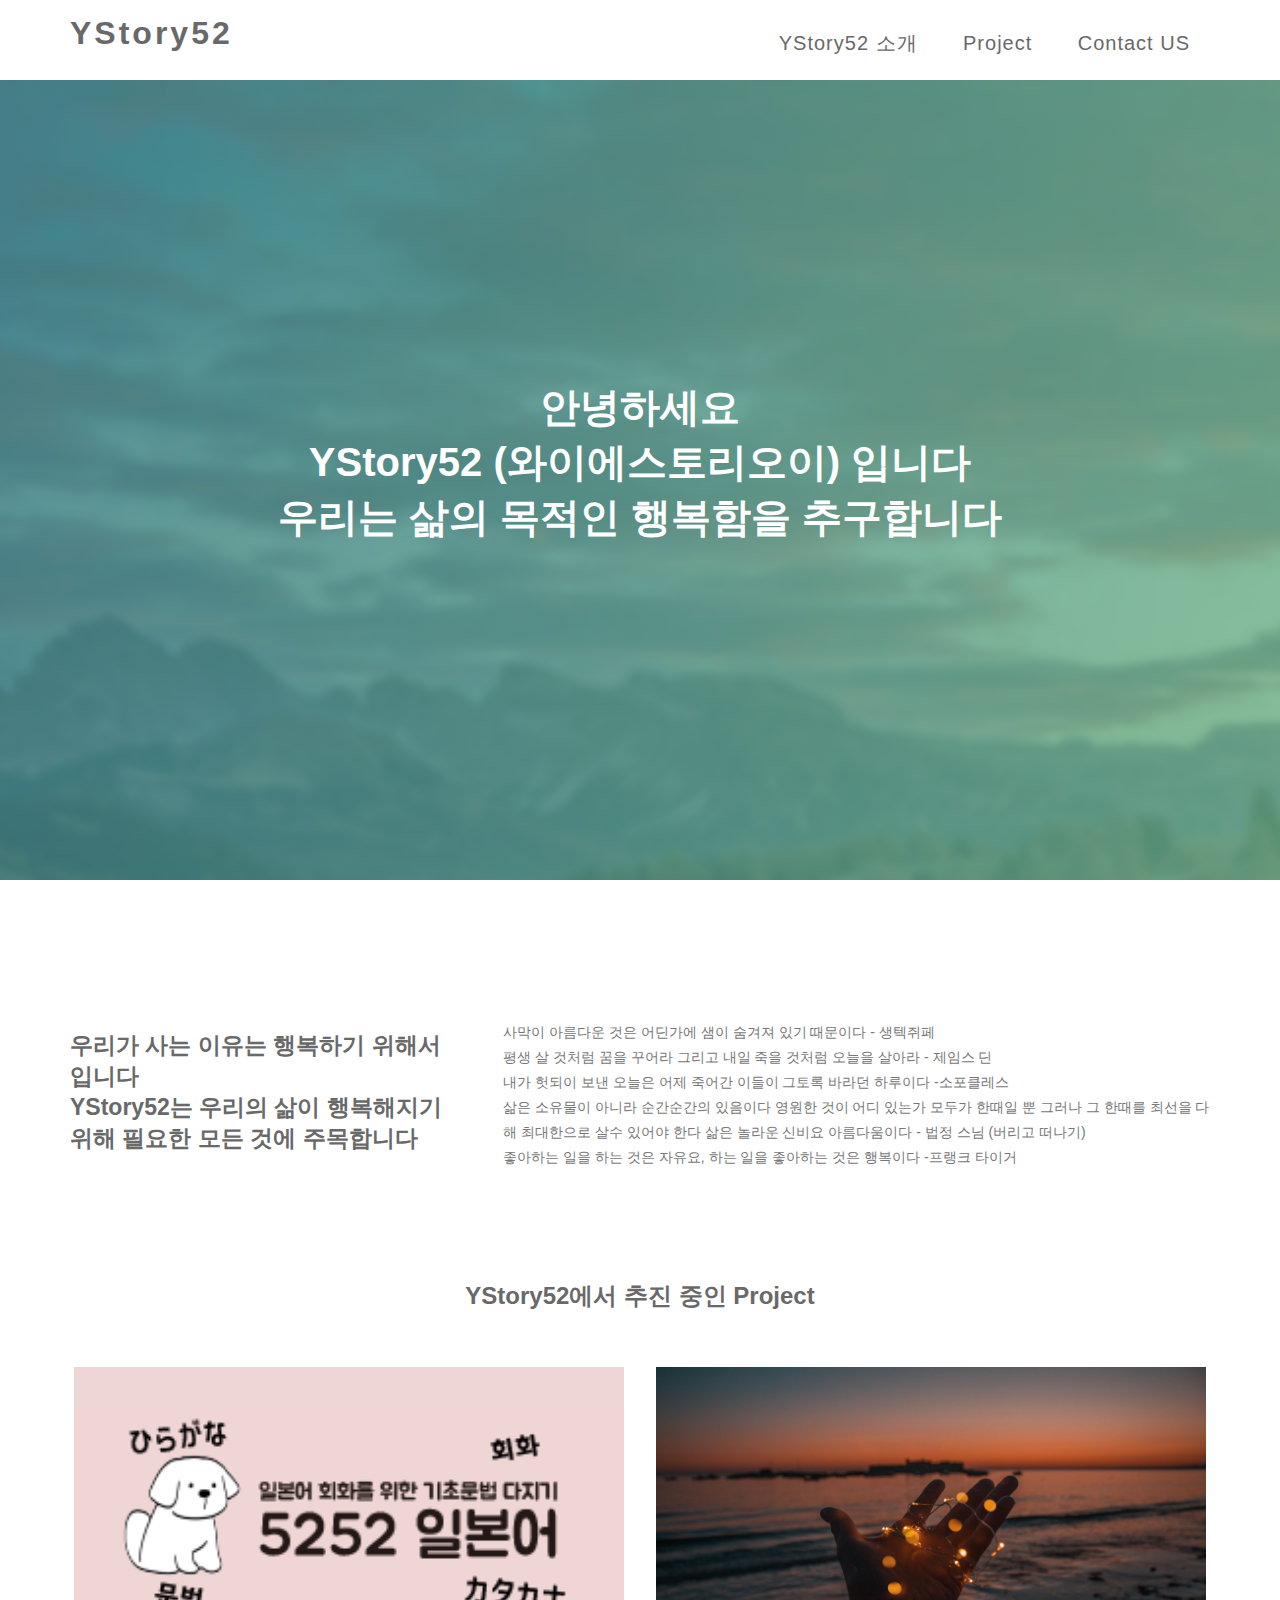
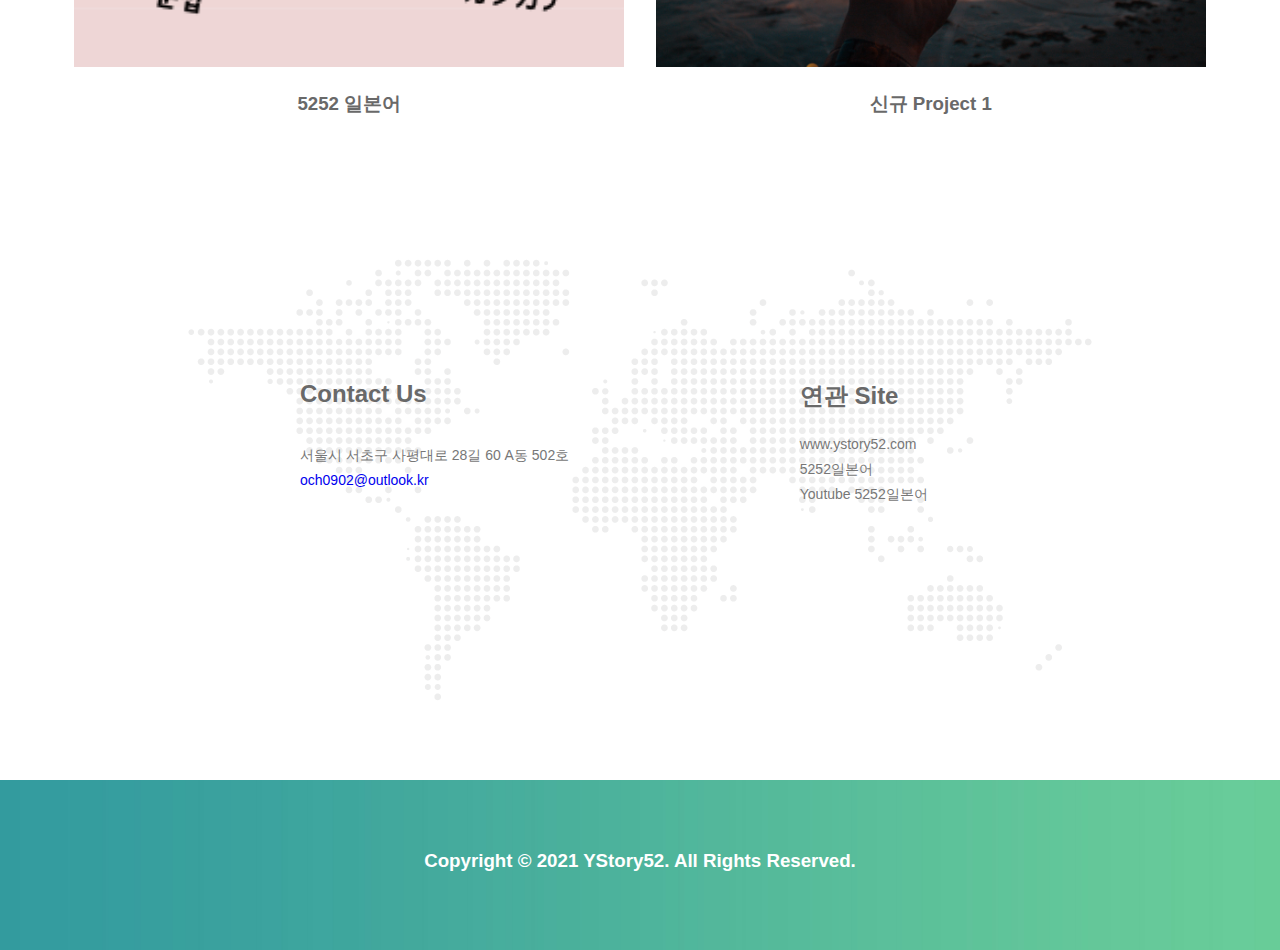
==== index.html @ 1af43c2b "Version 210111" ====
<!DOCTYPE html>
<html lang="ko">

<head>
    <meta charset="UTF-8">
    <meta http-equiv="X-UA-Compatible" content="IE=edge">
    <meta name="viewport" content="width=device-width, initial-scale=1.0">
    <title>YStory52</title>
    <link rel="stylesheet" href="css/ystory52.css"/>
</head>

<body>
    <!-- preloader begin  -->
    <!-- <div id="preloader">
    </div>   -->
    <!-- preloader end -->

    <!-- ystory52_header begin -->
    <header class="ystory52_header">
        <div class="header_container">
            <h1><a href="https://ystory52.com" class="header_left">YStory52</a></h1>
            <ol>
                <a href="" title="YStory52 소개 바로가기" class="header_right">YStory52 소개</a>
                <a href="" title="Project 바로가기" class="header_right">Project</a>
                <a href="" title="Contact Us 바로가기" class="header_right">Contact US</a>
            </ol>
        </div>
    </header>
    <!-- ystory52_header end -->
    
    <!-- ystory52_main_banner begin -->
    <section class="ystory52_main_banner">
        <div class="main_banner_container">
            <!-- <img src="../img/ystory52_0.jpg" class="main_banner_img">  -->
            <h1>안녕하세요<br>YStory52 (와이에스토리오이) 입니다<br>우리는 삶의 목적인 행복함을 추구합니다</h1>
        </div>
    </section>
    <!-- ystory52_main_banner end -->

    <!-- ystory52_introduction begin -->
    <section class="ystory52_introduction">
        <div class="introduction_container">
            <div class="introduction_left">
                <h2>우리가 사는 이유는 행복하기 위해서 입니다</h2>
                <h2>YStory52는 우리의 삶이 행복해지기 위해 필요한 모든 것에 주목합니다</h2>
            </div>
            <div class="introduction_right">
                <p>사막이 아름다운 것은 어딘가에 샘이 숨겨져 있기 때문이다 - 생텍쥐페</p>
                <p>평생 살 것처럼 꿈을 꾸어라 그리고 내일 죽을 것처럼 오늘을 살아라 - 제임스 딘</p>
                <p>내가 헛되이 보낸 오늘은 어제 죽어간 이들이 그토록 바라던 하루이다 -소포클레스</p>
                <p>삶은 소유물이 아니라 순간순간의 있음이다 영원한 것이 어디 있는가 모두가 한때일 뿐 그러나 그 한때를 
                최선을 다해 최대한으로 살수 있어야 한다 삶은 놀라운 신비요 아름다움이다 - 법정 스님 (버리고 떠나기)</p>
                <p>좋아하는 일을 하는 것은 자유요, 하는 일을 좋아하는 것은 행복이다 -프랭크 타이거</p>   
            </div>  
        </div>
    </section>
    <!-- ystory52_introductionr end -->

    <!-- ysystory52_project begin -->
    <section class="ysystory52_project">
        <div class="project_container">
            <div class="project_header">
                <h2>YStory52에서 추진 중인 Project</h2>
            </div>
            <div class="project_left">
                <div>
                    <img src="./img/5252japanes.png" class="project_img">
                </div>
                <div class="project_name">
                    <h3>5252 일본어</h3>                    
                </div>
            </div>
            <div class="project_right">
                <div>
                    <img src="./img/ystory52_1.jpg" class="project_img">
                </div>
                <div class="project_name">
                    <h3>신규 Project 1</h3>                    
                </div>
            </div>            
        </div>
    </section>
    <!-- ysystory52_project end -->

    <!-- ystory52_contact begin -->
    <section class="ystory52_contact">
        <div class="contact_container">
            <div class="contact_contactus">
                <h2>Contact Us</h2>
                <p>서울시 서초구 사평대로 28길 60 A동 502호</p>
                <p><a href="mailto:och0902@outlook.kr" title="E-Mail">och0902@outlook.kr</a></p>
            </div>
            <div class="contact_relatedsite">
                <h2>연관 Site</h2>
                <a href="https://ystory52.com" title="YStory52 HomePage"><p>www.ystory52.com</p></a>
                <a href="https://oyee52.info" title="5252일본어 HomePage"><p>5252일본어</p></a>
                <a href="https://youtube.com/channel/UCjWyr9-l4KihKyi0b1WXpPA" title="Youtube Site"><p>Youtube 5252일본어</p></a>
            </div>
        </div>
    </section>
    <!-- ystory52_contactt end -->

    <!-- ystory52_footer begin -->    
    <footer class="ystory52_footer">
        <h3>Copyright © 2021 YStory52. All Rights Reserved.</h3>
    </footer>
    <!-- ystory52_footer end --> 
</body>
</html>
---- css/ystory52.css ----
/* ---------------------------------------------
Table of contents
------------------------------------------------
01. font & reset css
02. reset
03. global styles
04. ystory52_header
05. ystory52_main_banner
06. ystory52_introduction
07. ystory52_project
08. ystory52_contact
09. ystory52_footer
--------------------------------------------- */

/* 
---------------------------------------------
font & reset css
--------------------------------------------- 
*/
@import url("https://fonts.googleapis.com/css?family=Poppins:100,200,300,400,500,600,700,800,900");
/* 
---------------------------------------------
reset
--------------------------------------------- 
*/
html, body, div, span, applet, object, iframe, h1, h2, h3, h4, h5, h6, p, blockquote, div
pre, a, abbr, acronym, address, big, cite, code, del, dfn, em, font, img, ins, kbd, q,
s, samp, small, strike, strong, sub, sup, tt, var, b, u, i, center, dl, dt, dd, ol, ul, li,
figure, header, nav, section, article, aside, footer, figcaption {
  margin: 0;
  padding: 0;
  border: 0;
  outline: 0;
}

.clearfix:after {
  content: ".";
  display: block;
  clear: both;
  visibility: hidden;
  line-height: 0;
  height: 0;
}

.clearfix {
  display: inline-block;
}

html[xmlns] .clearfix {
  display: block;
}

* html .clearfix {
  height: 1%;
}

ul, li {
  padding: 0;
  margin: 0;
  list-style: none;
}

header, nav, section, article, aside, footer, hgroup {
  display: block;
}

* {
  /* box-sizing: border-box; */
} 

html, body {
  font-family: 'Raleway', sans-serif;
  font-weight: 400;
  background-color: #fff;
  font-size: 16px;
  -ms-text-size-adjust: 100%;
  -webkit-font-smoothing: antialiased;
  -moz-osx-font-smoothing: grayscale;
}

a {
  text-decoration: none !important;
}

h1, h2, h3, h4, h5, h6 {
  margin-top: 0px;
  margin-bottom: 0px;
}

ul {
  margin-bottom: 0px;
}

p {
  font-size: 14px;
  line-height: 25px;
  color: #777;
}

/* 
---------------------------------------------
global styles
--------------------------------------------- 
*/
html,
body {
  background: #fff;
  font-family: 'Raleway', sans-serif;
}

::selection {
  background: #5fb759;
  color: #fff;
}

::-moz-selection {
  background: #5fb759;
  color: #fff;
}

@media (max-width: 991px) {
  html, body {
    overflow-x: hidden;
  }
  .mobile-top-fix {
    margin-top: 30px;
    margin-bottom: 0px;
  }
  .mobile-bottom-fix {
    margin-bottom: 30px;
  }
  .mobile-bottom-fix-big {
    margin-bottom: 60px;
  }
}

a.main-stroked-button {
  margin: 30px;
  font-size: 20px;
  border-radius: 25px;
  padding: 10px 30px;
  background-color: transparent;
  border: 2px solid #fff;
  /* text-transform: uppercase; */
  color: #fff;
  font-weight: 500;
  letter-spacing: 1px;
  margin-bottom: 100px;
  -webkit-transition: all 0.3s ease 0s;
  -moz-transition: all 0.3s ease 0s;
  -o-transition: all 0.3s ease 0s;
  transition: all 0.3s ease 0s;
}

a.main-stroked-button:hover {
  background-color: #fff;
  color: #5fb759;
}

a.main-filled-button {
  font-size: 20px;
  border-radius: 25px;
  padding: 10px 30px;
  background-color: #fff;
  /* text-transform: uppercase; */
  color: #5fb759;
  font-weight: 500;
  letter-spacing: 1px;
  margin-bottom: 100px;
  -webkit-transition: all 0.3s ease 0s;
  -moz-transition: all 0.3s ease 0s;
  -o-transition: all 0.3s ease 0s;
  transition: all 0.3s ease 0s;
}

a.main-filled-button:hover {
  color: #fff;
  background-color: #5fb759;
}

a.main-button-icon {
  font-size: 13px;
  border-radius: 25px;
  padding: 13px 25px;
  background-color: #5fb759;
  text-transform: uppercase;
  color: #fff;
  font-weight: 600;
  letter-spacing: 1px;
  -webkit-transition: all 0.3s ease 0s;
  -moz-transition: all 0.3s ease 0s;
  -o-transition: all 0.3s ease 0s;
  transition: all 0.3s ease 0s;
}

a.main-button-icon i {
  margin-left: 5px;
  -webkit-transition: all 0.3s ease-in-out 0s;
  -moz-transition: all 0.3s ease-in-out 0s;
  -o-transition: all 0.3s ease-in-out 0s;
  transition: all 0.3s ease-in-out 0s;
}

a.main-button-icon:hover i {
  padding-left: 5px;
}

button.main-button {
  outline: none;
  border: none;
  cursor: pointer;
  font-size: 13px;
  border-radius: 25px;
  padding: 10px 25px;
  background-color: #fff;
  text-transform: uppercase;
  color: #5fb759;
  font-weight: 600;
  letter-spacing: 1px;
  -webkit-transition: all 0.3s ease 0s;
  -moz-transition: all 0.3s ease 0s;
  -o-transition: all 0.3s ease 0s;
  transition: all 0.3s ease 0s;
}

button.main-button:hover {
  color: #fff;
  background-color: #5fb759;
}

button.main-button-icon {
  border: none;
  outline: none;
  font-size: 13px;
  border-radius: 25px;
  padding: 13px 25px;
  background-color: #5fb759;
  text-transform: uppercase;
  color: #fff;
  font-weight: 600;
  letter-spacing: 1px;
  -webkit-transition: all 0.3s ease 0s;
  -moz-transition: all 0.3s ease 0s;
  -o-transition: all 0.3s ease 0s;
  transition: all 0.3s ease 0s;
}

button.main-button-icon i {
  margin-left: 5px;
  -webkit-transition: all 0.3s ease-in-out 0s;
  -moz-transition: all 0.3s ease-in-out 0s;
  -o-transition: all 0.3s ease-in-out 0s;
  transition: all 0.3s ease-in-out 0s;
}

button.main-button-icon:hover i {
  padding-left: 5px;
}

a.text-button-icon {
  text-transform: uppercase;
  color: #1e1e1e;
  font-size: 13px;
  font-weight: 600;
  letter-spacing: 1px;
  -webkit-transition: all 0.3s ease 0s;
  -moz-transition: all 0.3s ease 0s;
  -o-transition: all 0.3s ease 0s;
  transition: all 0.3s ease 0s;
}

a.text-button-icon i {
  margin-left: 5px;
  -webkit-transition: all 0.3s ease-in-out 0s;
  -moz-transition: all 0.3s ease-in-out 0s;
  -o-transition: all 0.3s ease-in-out 0s;
  transition: all 0.3s ease-in-out 0s;
}

a.text-button-icon:hover {
  color: #5fb759;
}

a.text-button-icon:hover i {
  padding-left: 5px;
}

.section-heading h6 {
  font-size: 15px;
  font-weight: 300;
  text-transform: uppercase;
  letter-spacing: 0.25px;
  margin-top: 0px;
  margin-bottom: 0px;
}

.section-heading h2 {
  font-size: 30px;
  font-weight: 500;
  letter-spacing: 1px;
  margin-top: 20px;
  margin-bottom: 0px;
}

/* 
---------------------------------------------
ystory52_header
--------------------------------------------- 
*/
#preloader {
    overflow: hidden;
    background-image: linear-gradient(145deg, #339b9e 0%, #68cc98 100%);
    top: 0;
    bottom: 0;
    left: 0;
    right: 0;
    position: fixed;
    z-index: -2;
    color: #fff;
}

.ystory52_header {
    /* background-image: linear-gradient(145deg, #339b9e 0%, #68cc98 100%); */
    height: 100%;    
}

@media (min-width: 1200px) {
.header_container {
    max-width: 1140px;
}}

.header_container  {
    height: 60px;    
    padding-top: 10px;
    padding-bottom: 10px;
    padding-right: 15px;
    padding-left: 15px;
    margin-right: auto;
    margin-left: auto
}

.header_left {
    float: left;
    color: dimgray;
    font-size: 32px;
    letter-spacing: 3px;
    padding-top: 5px;
}

.ystory52_header ol {
    float: right;
    margin-top: 20px;
    letter-spacing: 1px;
}

.header_right {
    padding-left: 20px;
    padding-right: 20px;
    color: dimgray;
    font-size: 20px;
}

/* 
---------------------------------------------
ystory52_main_banner
--------------------------------------------- 
*/
.ystory52_main_banner {
    background-image: url("../img/ystory52_0.jpg");
    background-position: center;
    background-size: cover;
    height: 800px; 
}

.main_banner_container {
    height: 250px;    
    padding-top: 300px;
    margin-right: auto;
    margin-left: auto
    text-align: center;
    width: 100%;
}


.ystory52_main_banner h1 {
    text-align: center;
    font-size: 40px;
    color: white;
}

/* 
---------------------------------------------
ystory52_introduction
--------------------------------------------- 
*/
.ystory52_introduction {
    height: 400px;
}

@media (min-width: 1200px) {
.introduction_container {
    max-width: 1140px;
}}

.introduction_container {
    height: 350px;
    margin-right:auto;
    margin-left:auto
}

.introduction_left {
    float: left;
    height: 250px;    
    padding-top: 150px;
    width: 35%;
    text-align: left;    
}

.introduction_left h2 {
    font-size: 23px;
    color: dimgray; 
}

.introduction_right {
    display: inline-block;
    margin-left: 3%;
    width: 62%;
    height: 260px;
    padding-top: 140px;
}

/* 
---------------------------------------------
ystory52_project
--------------------------------------------- 
*/
.ysystory52_project {
    height: 500px;
}

@media (min-width: 1200px) {
.project_container {
    max-width: 1140px;
}}

.project_container {
    margin-right: auto;
    margin-left: auto;
    color: dimgray;
}
    
.project_header {
    text-align: center;
    color: dimgray;
    padding-bottom: 55px;
}

.project_left {
    float: left;
    height: 320px; 
    text-align: center;
    width: 49%;
}

.project_img {
    width: 550px;
    height: 300px;
    object-fit: cover;    
}

.project_name {
    color: dimgray;
    padding-top: 20px;
}
   
.project_right {
    display: inline-block;
    height: 320px; 
    text-align: center;
    margin-left: 2%;
    width: 49%;
}

/* 
---------------------------------------------
ystory52_contact
--------------------------------------------- 
*/
.ystory52_contact {
    background-image: url("../img/dotted_map.png");
    background-position: center;
    background-repeat: no-repeat;
    height: 600px;
}

@media (min-width: 1200px) {
.contact_container  {
    max-width: 1140px;
}}

.contact_container {
    margin-right: auto;
    margin-left: auto;
    color: dimgray;
    padding-top: 200px;
    padding-left: 300px;
}
    
.contact_contactus {
    float: left;
    height: 320px; 
    text-align: left;
    width: 49%;
}

.contact_contactus h2{
    padding-bottom: 35px;
}

.contact_relatedsite {
    display: inline-block;
    height: 320px; 
    text-align: left;
    margin-left: 2%;
    width: 49%;
}

.contact_relatedsite h2{
    padding-bottom: 20px;
  }
  
/* 
---------------------------------------------
ystory52_footer
--------------------------------------------- 
*/
.ystory52_footer {
    background-image: url("../img/footer.jpg");
    background-position: center;
    background-size: cover;
    height: 100px; 
    padding-top: 70px;
    text-align: center;
    color: white;
}
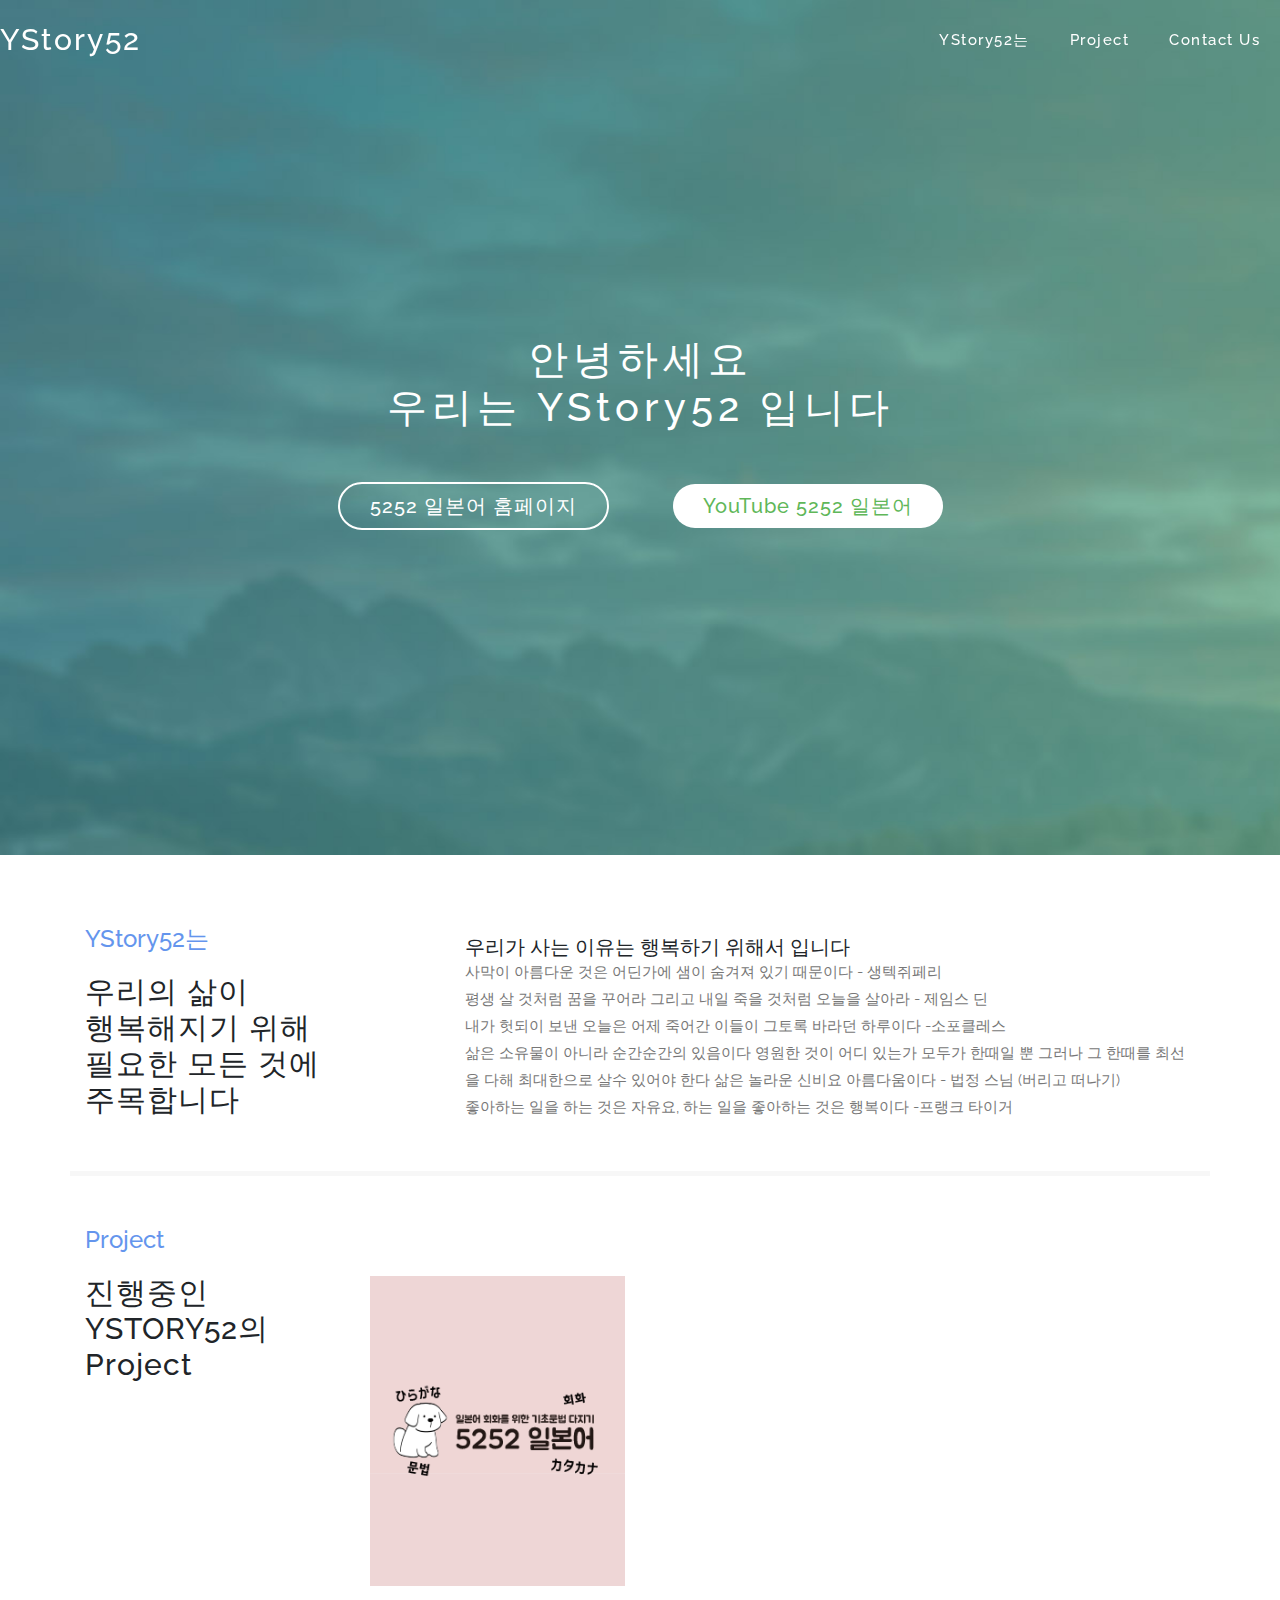
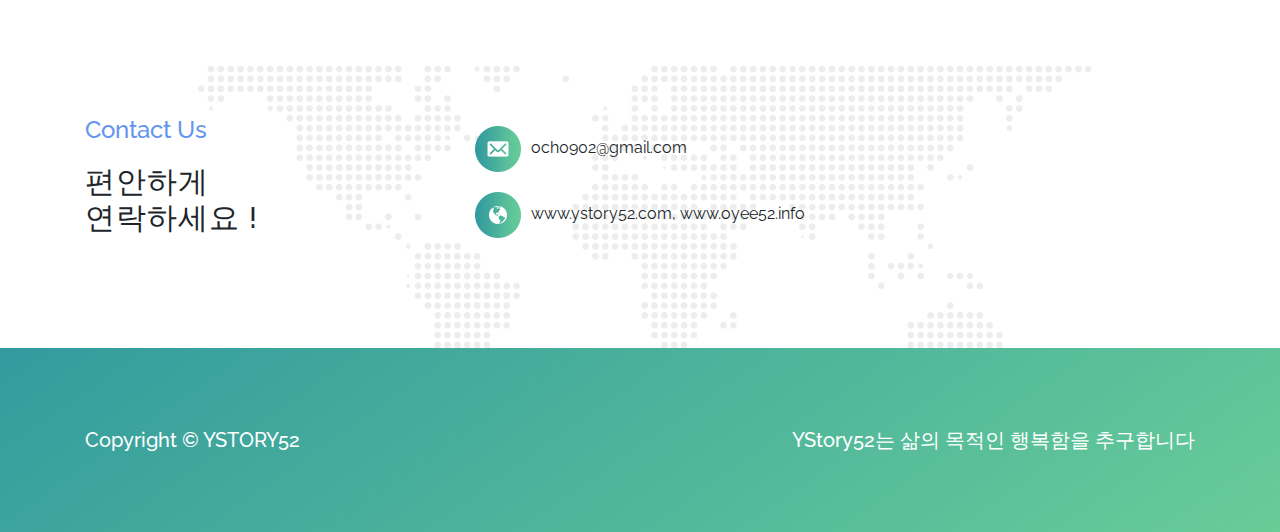
==== commit bc0535e9: "Version 210212" ====
--- a/index.html
+++ b/index.html
@@ -1,109 +1,350 @@
 <!DOCTYPE html>
 <html lang="ko">
 
-<head>
-    <meta charset="UTF-8">
-    <meta http-equiv="X-UA-Compatible" content="IE=edge">
-    <meta name="viewport" content="width=device-width, initial-scale=1.0">
-    <title>YStory52</title>
-    <link rel="stylesheet" href="css/ystory52.css"/>
-</head>
-
-<body>
-    <!-- preloader begin  -->
-    <!-- <div id="preloader">
-    </div>   -->
-    <!-- preloader end -->
-
-    <!-- ystory52_header begin -->
-    <header class="ystory52_header">
-        <div class="header_container">
-            <h1><a href="https://ystory52.com" class="header_left">YStory52</a></h1>
-            <ol>
-                <a href="" title="YStory52 소개 바로가기" class="header_right">YStory52 소개</a>
-                <a href="" title="Project 바로가기" class="header_right">Project</a>
-                <a href="" title="Contact Us 바로가기" class="header_right">Contact US</a>
-            </ol>
-        </div>
+  <head>
+
+    <meta charset="utf-8">
+    <meta name="viewport" content="width=device-width, initial-scale=1, shrink-to-fit=no">
+    <meta name="description" content="YStory52 HomePage입니다">
+    <meta name="author" content="">
+    <link href="https://fonts.googleapis.com/css?family=Raleway:100,200,300,400,500,600,700,800,900&display=swap" rel="stylesheet">
+
+    <title>YStory52 HomePage</title>
+
+    <meta name="google-site-verification" content="6cnYH7SvHZao7HGZzcLmd3u_p6U_MurQQP-c1ERcsBk" />
+    <meta property="og:type" content="website"> 
+    <meta property="og:title" content="YStory52 HomePage">
+    <meta property="og:description" content="YStory52 HomePage입니다">
+    <meta property="og:image" content="https://www.ystory52.com/assets/images/YStory52-1.jpg">
+    <meta property="og:url" content="https://www.ystory52.com">
+
+    <meta name="twitter:card" content="YStory52">
+    <meta name="twitter:title" content="YStory52">
+    <meta name="twitter:description" content="YStory52 HomePage입니다">
+    <meta name="twitter:image" content="https://www.ystory52.com/assets/images/YStory52-1.jpg">
+    <meta name="twitter:domain" content="https://www.ystory52.com">
+
+<!-- Breezed Template
+
+https://templatemo.com/tm-543-breezed -->
+
+    <!-- Additional CSS Files -->
+    <link rel="stylesheet" type="text/css" href="assets/css/bootstrap.min.css">
+    <link rel="stylesheet" type="text/css" href="assets/css/font-awesome.css">
+    <link rel="stylesheet" href="assets/css/templatemo-breezed.css">
+    <link rel="stylesheet" href="assets/css/owl-carousel.css">
+    <link rel="stylesheet" href="assets/css/lightbox.css">
+
+    <!-- Global site tag (gtag.js) - Google Analytics -->
+    <script async src="https://www.googletagmanager.com/gtag/js?id=GA_MEASUREMENT_ID"></script>
+    <script>
+      window.dataLayer = window.dataLayer || [];
+      function gtag(){dataLayer.push(arguments);}
+      gtag('js', new Date());
+      gtag('config', 'GA_MEASUREMENT_ID');
+    </script>
+    <!-- End of Global site tag (gtag.js) - Google Analytics -->
+
+  </head>
+    
+  <body>
+    
+    <!-- ***** Preloader Start ***** -->
+    <div id="preloader">
+      <div class="jumper">
+        <div></div>
+        <div></div>
+        <div></div>
+      </div>
+    </div>  
+    <!-- ***** Preloader End ***** -->
+    
+    <!-- ***** Header Area Start ***** -->
+    <header class="header-area header-sticky">
+      <div class="">
+        <div class="row">
+          <div class="col-12">
+            <nav class="main-nav">
+              <!-- ***** Logo Start ***** -->
+              <a href="index.html" class="logo">YStory52</a>
+              <!-- ***** Logo End ***** -->
+              <!-- ***** Menu Start ***** -->
+              <ul class="nav">
+                <li class="scroll-to-section"><a href="#about">YStory52는</a></li>
+                <li class="scroll-to-section"><a href="#projects">Project</a></li>       
+                <li class="scroll-to-section"><a href="#contact-us">Contact Us</a></li> 
+              <!-- ***** Menu End ***** -->
+            </nav>
+          </div>
+        </div>
+      </div>
     </header>
-    <!-- ystory52_header end -->
-    
-    <!-- ystory52_main_banner begin -->
-    <section class="ystory52_main_banner">
-        <div class="main_banner_container">
-            <!-- <img src="../img/ystory52_0.jpg" class="main_banner_img">  -->
-            <h1>안녕하세요<br>YStory52 (와이에스토리오이) 입니다<br>우리는 삶의 목적인 행복함을 추구합니다</h1>
-        </div>
-    </section>
-    <!-- ystory52_main_banner end -->
-
-    <!-- ystory52_introduction begin -->
-    <section class="ystory52_introduction">
-        <div class="introduction_container">
-            <div class="introduction_left">
-                <h2>우리가 사는 이유는 행복하기 위해서 입니다</h2>
-                <h2>YStory52는 우리의 삶이 행복해지기 위해 필요한 모든 것에 주목합니다</h2>
-            </div>
-            <div class="introduction_right">
-                <p>사막이 아름다운 것은 어딘가에 샘이 숨겨져 있기 때문이다 - 생텍쥐페</p>
-                <p>평생 살 것처럼 꿈을 꾸어라 그리고 내일 죽을 것처럼 오늘을 살아라 - 제임스 딘</p>
-                <p>내가 헛되이 보낸 오늘은 어제 죽어간 이들이 그토록 바라던 하루이다 -소포클레스</p>
-                <p>삶은 소유물이 아니라 순간순간의 있음이다 영원한 것이 어디 있는가 모두가 한때일 뿐 그러나 그 한때를 
-                최선을 다해 최대한으로 살수 있어야 한다 삶은 놀라운 신비요 아름다움이다 - 법정 스님 (버리고 떠나기)</p>
-                <p>좋아하는 일을 하는 것은 자유요, 하는 일을 좋아하는 것은 행복이다 -프랭크 타이거</p>   
-            </div>  
-        </div>
-    </section>
-    <!-- ystory52_introductionr end -->
-
-    <!-- ysystory52_project begin -->
-    <section class="ysystory52_project">
-        <div class="project_container">
-            <div class="project_header">
-                <h2>YStory52에서 추진 중인 Project</h2>
-            </div>
-            <div class="project_left">
-                <div>
-                    <img src="./img/5252japanes.png" class="project_img">
+    <!-- ***** Header Area End ***** -->
+    
+    <!-- ***** Main Banner Area Start ***** -->
+    <section class="main-banner header-text" id="top">
+      <div class="Modern-Slider">
+        <!-- Item -->
+        <div class="item">
+          <div class="img-fill">
+            <img src="assets/images/slide-01.jpg" alt="">
+            <div class="text-content">
+              <h5>안녕하세요<br>우리는 YStory52 입니다</h5>
+              <a href="https://oyee52.info" target="_blank" class="main-stroked-button"
+                style="margin-right:30px margin-bottom=100px">5252 일본어 홈페이지</a>
+              <a href="https://www.youtube.com/channel/UCjWyr9-l4KihKyi0b1WXpPA" target="_blank" 
+                class="main-filled-button" style="margin-left:30px margin-bottom=100px">YouTube 5252 일본어</a>
+            </div>
+          </div>
+        </div>
+      </div>
+      <!-- <div class="own scroll-to-section"><a href="#about"><i class="fa fa-arrow-down"></i></a> -->
+    </section>
+    <!-- ***** Main Banner Area End ***** -->
+
+    <!-- ***** About Area Starts ***** -->
+    <section class="section" id="about">
+      <div class="container">
+        <div class="row">
+          <div class="col-lg-4 col-md-4 col-xs-12">
+            <div class="left-text-content">
+              <div class="section-heading">
+                <h4 style="color: cornflowerblue">YStory52는</h4>
+                <h2>우리의 삶이<br>행복해지기 위해<br>필요한 모든 것에<br>주목합니다</h2>
+              </div>                      
+            </div>
+          </div>
+          <div class="col-lg-8 col-md-8 col-xs-12">
+            <div class="right-text-content">
+              <h5>우리가 사는 이유는 행복하기 위해서 입니다</h5>
+              <p>사막이 아름다운 것은 어딘가에 샘이 숨겨져 있기 때문이다 - 생텍쥐페리</p>
+              <p>평생 살 것처럼 꿈을 꾸어라 그리고 내일 죽을 것처럼 오늘을 살아라 - 제임스 딘</p>
+              <p>내가 헛되이 보낸 오늘은 어제 죽어간 이들이 그토록 바라던 하루이다 -소포클레스</p>               
+              <p>삶은 소유물이 아니라 순간순간의 있음이다 영원한 것이 어디 있는가 모두가 한때일 뿐
+                 그러나 그 한때를 최선을 다해 최대한으로 살수 있어야 한다 삶은 놀라운 신비요 아름다움이다 - 법정 스님 (버리고 떠나기)</p>
+              <p>좋아하는 일을 하는 것은 자유요, 하는 일을 좋아하는 것은 행복이다 -프랭크 타이거</p>
+
+          <!-- <p><a rel="nofollow noopener" href="https://templatemo.com/tm-543-breezed" target="_parent">Breezed HTML Template</a> is provided by TemplateMo for absolutely free of charge. You can download, edit and use this for your non-commercial and commercial websites. 
+               <br><br>Redistributing this template as a downloadable ZIP file on any template collection website is strictly prohibited. You will need to talk to us if you want to redistribute this template. Thank you.
+               <br><br>This is a Bootstrap v4.3.1 CSS layout. Do you like it? You can feel free to <a rel="nofollow noopener" href="https://templatemo.com/contact" target="_parent">talk to us</a> if you have anything.</p> -->
+            </div>
+          </div>
+        </div>
+      </div>
+    </section>
+    <!-- ***** About Area Ends ***** -->
+
+    <!-- ***** Projects Area Starts ***** -->
+    <section class="section" id="projects">
+      <div class="container">
+        <div class="row">
+          <div class="col-lg-3">
+            <div class="section-heading">
+              <h4 style="color: cornflowerblue">Project</h4>
+              <h2>진행중인 YSTORY52의 Project</h2>
+              <!-- <div class="filters">
+                <ul>
+                  <li class="active" data-filter="*">All</li>
+                  <li data-filter=".des">5252 일본어</li>
+                  <li data-filter=".dev">Project 2</li> 
+                  <li data-filter=".gra">Project 3</li>  
+                </ul>
+              </div> -->
+            </div>
+          </div>
+          <div class="col-lg-9">
+            <div class="filters-content">
+              <div class="row grid">
+                <div class="col-lg-4 col-md-4 col-sm-6 col-xs-12 all des">
+                  <div class="item">
+                    <a href="https://www.youtube.com/channel/UCjWyr9-l4KihKyi0b1WXpPA" target="_blank" title="5252 일본어">
+                    <img src="assets/images/5252japanes.png" alt=""></a>
+                  </div>
                 </div>
-                <div class="project_name">
-                    <h3>5252 일본어</h3>                    
+                <!-- <div class="col-lg-4 col-md-4 col-sm-6 col-xs-12 all dev">
+                  <div class="item">
+                    <a href="assets/images/project-big-item-02.jpg" data-lightbox="image-1" data-title="Our Projects"><img src="assets/images/project-item-02.jpg" alt=""></a>
+                  </div>
                 </div>
-            </div>
-            <div class="project_right">
-                <div>
-                    <img src="./img/ystory52_1.jpg" class="project_img">
+                <div class="col-lg-4 col-md-4 col-sm-6 col-xs-12 all gra">
+                  <div class="item">
+                    <a href="assets/images/project-big-item-03.jpg" data-lightbox="image-1" data-title="Our Projects"><img src="assets/images/project-item-03.jpg" alt=""></a>
+                  </div>
+                </div>  -->
+              </div>
+            </div>
+          </div>
+        </div>
+      </div>
+    </section>
+    <!-- ***** Projects Area Ends ***** -->
+
+    <section class="section" id="contact-us">
+      <div class="container">
+        <div class="row">
+          <div class="col-lg-4 col-md-4 col-xs-12">
+            <div class="left-text-content">
+              <div class="section-heading">
+                <h4 style="color: cornflowerblue">Contact Us</h4>
+                <h2>편안하게<br>연락하세요 !</h2> 
+              </div>          
+            </div>                    
+          </div>
+          <div class="col-lg-8 col-md-8 col-xs-12"> 
+            <div class="right-text-content">                      
+              <div class="section-heading">
+                <ul class="contact-info">
+                  <!--  <li><img src="assets/images/contact-info-01.png" >010-2373-3677</li> -->
+                  <li><img style="margin: 10px" src="assets/images/contact-info-02.png">och0902@gmail.com</li>
+                  <li><img style="margin: 10px" src="assets/images/contact-info-03.png" >www.ystory52.com, www.oyee52.info</li>
+                </ul>
+              </div>
+            </div>
+          </div>
+        </div>
+      </div>
+    </section>
+
+<!--  
+    <section class="section" id="contact-us">
+      <div class="container">
+        <div class="row">
+          <div class="col-lg-3">
+            <div class="left-text-content">
+              <h4>Contact Us</h4>
+              <h2>편안하게<br>연락하세요 !</h2>
+            </div>      
+          </div>
+          <div class="col-lg-3">
+            <div class="right-text-content">
+              <ul class="contact-info">
+                <li><img src="assets/images/contact-info-01.png" alt="">010-2373-3677</li>
+                <li><img src="assets/images/contact-info-02.png" alt="">och0902@gmail.com</li>
+                <li><img src="assets/images/contact-info-03.png" alt="">www.ystory52.com</li>
+              </ul>
+            </div>      
+          </div>
+        </div>
+      </div>
+    </section>
+    
+  ***** Contact Us Area Starts ***** 
+    <section class="section" id="contact-us">
+      <div class="container">
+        <div class="row">
+          <div class="col-lg-4 col-md-4 col-xs-12">
+            <div class="left-text-content">
+              <div class="section-heading">
+                <h4>Contact Us</h4>
+                <h2>편안하게<br>연락하세요 !</h2>
+              </div>
+              <ul class="contact-info">
+                <li><img src="assets/images/contact-info-01.png" alt="">010-2373-3677</li>
+                <li><img src="assets/images/contact-info-02.png" alt="">och0902@gmail.com</li>
+                <li><img src="assets/images/contact-info-03.png" alt="">www.ystory52.com</li>
+              </ul>
+            </div>
+          </div>
+          <div class="col-lg-8 col-md-8 col-xs-12">
+            <div class="contact-form">
+              <form id="contact" action="" method="get">
+                <div class="row">
+                  <div class="col-md-6 col-sm-12">
+                    <fieldset>
+                      <input name="name" type="text" id="name" placeholder="Your Name *" required="">
+                    </fieldset>
+                  </div>
+                  <div class="col-md-6 col-sm-12">
+                    <fieldset>
+                      <input name="phone" type="text" id="phone" placeholder="Your Phone" required="">
+                    </fieldset>
+                  </div>
+                  <div class="col-md-6 col-sm-12">
+                    <fieldset>
+                      <input name="email" type="email" id="email" placeholder="Your Email *" required="">
+                    </fieldset>
+                  </div>
+                  <div class="col-md-6 col-sm-12">
+                    <fieldset>
+                      <input name="subject" type="text" id="subject" placeholder="Subject">
+                    </fieldset>
+                  </div>
+                  <div class="col-lg-12">
+                    <fieldset>
+                      <textarea name="message" rows="6" id="message" placeholder="Message" required=""></textarea>
+                    </fieldset>
+                  </div>
+                  <div class="col-lg-12">
+                    <fieldset>
+                      <button type="submit" id="form-submit" class="main-button-icon">Send Message Now <i class="fa fa-arrow-right"></i></button>
+                    </fieldset>
+                  </div>
                 </div>
-                <div class="project_name">
-                    <h3>신규 Project 1</h3>                    
-                </div>
-            </div>            
-        </div>
-    </section>
-    <!-- ysystory52_project end -->
-
-    <!-- ystory52_contact begin -->
-    <section class="ystory52_contact">
-        <div class="contact_container">
-            <div class="contact_contactus">
-                <h2>Contact Us</h2>
-                <p>서울시 서초구 사평대로 28길 60 A동 502호</p>
-                <p><a href="mailto:och0902@outlook.kr" title="E-Mail">och0902@outlook.kr</a></p>
-            </div>
-            <div class="contact_relatedsite">
-                <h2>연관 Site</h2>
-                <a href="https://ystory52.com" title="YStory52 HomePage"><p>www.ystory52.com</p></a>
-                <a href="https://oyee52.info" title="5252일본어 HomePage"><p>5252일본어</p></a>
-                <a href="https://youtube.com/channel/UCjWyr9-l4KihKyi0b1WXpPA" title="Youtube Site"><p>Youtube 5252일본어</p></a>
-            </div>
-        </div>
-    </section>
-    <!-- ystory52_contactt end -->
-
-    <!-- ystory52_footer begin -->    
-    <footer class="ystory52_footer">
-        <h3>Copyright © 2021 YStory52. All Rights Reserved.</h3>
+              </form>
+            </div>
+          </div>
+        </div>
+      </div>
+    </section>
+    ***** Contact Us Area Ends ***** -->
+  
+    <!-- ***** Footer Start ***** -->
+    <footer>
+      <div class="container">
+        <div class="row">
+          <div class="col-lg-4 col-md-4 col-xs-12">
+            <div class="left-text-content">
+              <div class="section-heading">
+                <h5 style="color: white">Copyright &copy; YSTORY52</h5> 
+              </div>
+            </div>
+          </div>                 
+          <div class="col-lg-8 col-md-8 col-xs-12"> 
+            <div class="right-text-content">
+              <div class="section-heading">
+                <h5 style="color: white">YStory52는 삶의 목적인 행복함을 추구합니다</h5>
+              </div>
+            </div>
+          </div>
+        </div>
+      </div>
     </footer>
-    <!-- ystory52_footer end --> 
-</body>
-</html>
+    
+    <!-- jQuery -->
+    <script src="assets/js/jquery-2.1.0.min.js"></script>
+
+    <!-- Bootstrap -->
+    <script src="assets/js/popper.js"></script>
+    <script src="assets/js/bootstrap.min.js"></script>
+
+    <!-- Plugins -->
+    <script src="assets/js/owl-carousel.js"></script>
+    <script src="assets/js/scrollreveal.min.js"></script>
+    <script src="assets/js/waypoints.min.js"></script>
+    <script src="assets/js/jquery.counterup.min.js"></script>
+    <script src="assets/js/imgfix.min.js"></script> 
+    <script src="assets/js/slick.js"></script> 
+    <script src="assets/js/lightbox.js"></script> 
+    <script src="assets/js/isotope.js"></script> 
+    
+    <!-- Global Init -->
+    <script src="assets/js/custom.js"></script>
+
+    <script>
+      $(function() {
+        var selectedClass = "";
+        $("p").click(function(){
+          selectedClass = $(this).attr("data-rel");
+          $("#portfolio").fadeTo(50, 0.1);
+          $("#portfolio div").not("."+selectedClass).fadeOut();
+          setTimeout(function() {
+            $("."+selectedClass).fadeIn();
+            $("#portfolio").fadeTo(50, 1);
+          }, 500);
+        });
+      });
+    </script>
+    
+  </body>
+  
+</html>--- a/assets/css/templatemo-breezed.css
+++ b/assets/css/templatemo-breezed.css
@@ -0,0 +1,1678 @@
+/*
+
+Breezed Template
+
+https://templatemo.com/tm-543-breezed
+
+*/
+
+/* ---------------------------------------------
+Table of contents
+------------------------------------------------
+01. font & reset css
+02. reset
+03. global styles
+04. header
+05. banner
+06. features
+07. testimonials
+08. contact
+09. footer
+10. preloader
+11. search
+12. portfolio
+
+--------------------------------------------- */
+/* 
+---------------------------------------------
+font & reset css
+--------------------------------------------- 
+*/
+@import url("https://fonts.googleapis.com/css?family=Poppins:100,200,300,400,500,600,700,800,900");
+/* 
+---------------------------------------------
+reset
+--------------------------------------------- 
+*/
+html, body, div, span, applet, object, iframe, h1, h2, h3, h4, h5, h6, p, blockquote, div
+pre, a, abbr, acronym, address, big, cite, code, del, dfn, em, font, img, ins, kbd, q,
+s, samp, small, strike, strong, sub, sup, tt, var, b, u, i, center, dl, dt, dd, ol, ul, li,
+figure, header, nav, section, article, aside, footer, figcaption {
+  margin: 0;
+  padding: 0;
+  border: 0;
+  outline: 0;
+}
+
+.clearfix:after {
+  content: ".";
+  display: block;
+  clear: both;
+  visibility: hidden;
+  line-height: 0;
+  height: 0;
+}
+
+.clearfix {
+  display: inline-block;
+}
+
+html[xmlns] .clearfix {
+  display: block;
+}
+
+* html .clearfix {
+  height: 1%;
+}
+
+ul, li {
+  padding: 0;
+  margin: 0;
+  list-style: none;
+}
+
+header, nav, section, article, aside, footer, hgroup {
+  display: block;
+}
+
+* {
+  box-sizing: border-box;
+}
+
+html, body {
+  font-family: 'Raleway', sans-serif;
+  font-weight: 400;
+  background-color: #fff;
+  font-size: 16px;
+  -ms-text-size-adjust: 100%;
+  -webkit-font-smoothing: antialiased;
+  -moz-osx-font-smoothing: grayscale;
+}
+
+a {
+  text-decoration: none !important;
+}
+
+h1, h2, h3, h4, h5, h6 {
+  margin-top: 0px;
+  margin-bottom: 0px;
+}
+
+ul {
+  margin-bottom: 0px;
+}
+
+p {
+  font-size: 14px;
+  line-height: 25px;
+  color: #777;
+}
+
+/* 
+---------------------------------------------
+global styles
+--------------------------------------------- 
+*/
+html,
+body {
+  background: #fff;
+  font-family: 'Raleway', sans-serif;
+}
+
+::selection {
+  background: #5fb759;
+  color: #fff;
+}
+
+::-moz-selection {
+  background: #5fb759;
+  color: #fff;
+}
+
+@media (max-width: 991px) {
+  html, body {
+    overflow-x: hidden;
+  }
+  .mobile-top-fix {
+    margin-top: 30px;
+    margin-bottom: 0px;
+  }
+  .mobile-bottom-fix {
+    margin-bottom: 30px;
+  }
+  .mobile-bottom-fix-big {
+    margin-bottom: 60px;
+  }
+}
+
+a.main-stroked-button {
+  margin: 30px;
+  font-size: 20px;
+  border-radius: 25px;
+  padding: 10px 30px;
+  background-color: transparent;
+  border: 2px solid #fff;
+  /* text-transform: uppercase; */
+  color: #fff;
+  font-weight: 500;
+  letter-spacing: 1px;
+  margin-bottom: 100px;
+  -webkit-transition: all 0.3s ease 0s;
+  -moz-transition: all 0.3s ease 0s;
+  -o-transition: all 0.3s ease 0s;
+  transition: all 0.3s ease 0s;
+}
+
+a.main-stroked-button:hover {
+  background-color: #fff;
+  color: #5fb759;
+}
+
+a.main-filled-button {
+  font-size: 20px;
+  border-radius: 25px;
+  padding: 10px 30px;
+  background-color: #fff;
+  /* text-transform: uppercase; */
+  color: #5fb759;
+  font-weight: 500;
+  letter-spacing: 1px;
+  margin-bottom: 100px;
+  -webkit-transition: all 0.3s ease 0s;
+  -moz-transition: all 0.3s ease 0s;
+  -o-transition: all 0.3s ease 0s;
+  transition: all 0.3s ease 0s;
+}
+
+a.main-filled-button:hover {
+  color: #fff;
+  background-color: #5fb759;
+}
+
+a.main-button-icon {
+  font-size: 13px;
+  border-radius: 25px;
+  padding: 13px 25px;
+  background-color: #5fb759;
+  text-transform: uppercase;
+  color: #fff;
+  font-weight: 600;
+  letter-spacing: 1px;
+  -webkit-transition: all 0.3s ease 0s;
+  -moz-transition: all 0.3s ease 0s;
+  -o-transition: all 0.3s ease 0s;
+  transition: all 0.3s ease 0s;
+}
+
+a.main-button-icon i {
+  margin-left: 5px;
+  -webkit-transition: all 0.3s ease-in-out 0s;
+  -moz-transition: all 0.3s ease-in-out 0s;
+  -o-transition: all 0.3s ease-in-out 0s;
+  transition: all 0.3s ease-in-out 0s;
+}
+
+a.main-button-icon:hover i {
+  padding-left: 5px;
+}
+
+button.main-button {
+  outline: none;
+  border: none;
+  cursor: pointer;
+  font-size: 13px;
+  border-radius: 25px;
+  padding: 10px 25px;
+  background-color: #fff;
+  text-transform: uppercase;
+  color: #5fb759;
+  font-weight: 600;
+  letter-spacing: 1px;
+  -webkit-transition: all 0.3s ease 0s;
+  -moz-transition: all 0.3s ease 0s;
+  -o-transition: all 0.3s ease 0s;
+  transition: all 0.3s ease 0s;
+}
+
+button.main-button:hover {
+  color: #fff;
+  background-color: #5fb759;
+}
+
+button.main-button-icon {
+  border: none;
+  outline: none;
+  font-size: 13px;
+  border-radius: 25px;
+  padding: 13px 25px;
+  background-color: #5fb759;
+  text-transform: uppercase;
+  color: #fff;
+  font-weight: 600;
+  letter-spacing: 1px;
+  -webkit-transition: all 0.3s ease 0s;
+  -moz-transition: all 0.3s ease 0s;
+  -o-transition: all 0.3s ease 0s;
+  transition: all 0.3s ease 0s;
+}
+
+button.main-button-icon i {
+  margin-left: 5px;
+  -webkit-transition: all 0.3s ease-in-out 0s;
+  -moz-transition: all 0.3s ease-in-out 0s;
+  -o-transition: all 0.3s ease-in-out 0s;
+  transition: all 0.3s ease-in-out 0s;
+}
+
+button.main-button-icon:hover i {
+  padding-left: 5px;
+}
+
+a.text-button-icon {
+  text-transform: uppercase;
+  color: #1e1e1e;
+  font-size: 13px;
+  font-weight: 600;
+  letter-spacing: 1px;
+  -webkit-transition: all 0.3s ease 0s;
+  -moz-transition: all 0.3s ease 0s;
+  -o-transition: all 0.3s ease 0s;
+  transition: all 0.3s ease 0s;
+}
+
+a.text-button-icon i {
+  margin-left: 5px;
+  -webkit-transition: all 0.3s ease-in-out 0s;
+  -moz-transition: all 0.3s ease-in-out 0s;
+  -o-transition: all 0.3s ease-in-out 0s;
+  transition: all 0.3s ease-in-out 0s;
+}
+
+a.text-button-icon:hover {
+  color: #5fb759;
+}
+
+a.text-button-icon:hover i {
+  padding-left: 5px;
+}
+
+
+.section-heading h6 {
+  font-size: 15px;
+  font-weight: 300;
+  text-transform: uppercase;
+  letter-spacing: 0.25px;
+  margin-top: 0px;
+  margin-bottom: 0px;
+}
+
+.section-heading h2 {
+  font-size: 30px;
+  font-weight: 500;
+  letter-spacing: 1px;
+  margin-top: 20px;
+  margin-bottom: 0px;
+}
+
+
+/* 
+---------------------------------------------
+header
+--------------------------------------------- 
+*/
+
+.background-header {
+  background-color: #fff;
+  height: 80px!important;
+  position: fixed!important;
+  top: 0px;
+  left: 0px;
+  right: 0px;
+  box-shadow: 0px 0px 10px rgba(0,0,0,0.15)!important;
+}
+
+.background-header .logo,
+.background-header .main-nav .nav li a {
+  color: #1e1e1e!important;
+}
+
+.background-header .main-nav .nav li:hover a {
+  color: #5fb759!important;
+}
+
+.background-header .nav li a.active {
+  color: #5fb759!important;
+}
+
+.header-area {
+  position: absolute;
+  top: 0px;
+  left: 0px;
+  right: 0px;
+  z-index: 100;
+  height: 100px;
+  -webkit-transition: all .5s ease 0s;
+  -moz-transition: all .5s ease 0s;
+  -o-transition: all .5s ease 0s;
+  transition: all .5s ease 0s;
+}
+
+.header-area .main-nav {
+  min-height: 80px;
+  background: transparent;
+}
+
+.header-area .main-nav .logo {
+  line-height: 80px;
+  color: #fff;
+  font-size: 30px;
+  font-weight: 500;
+  /* text-transform: uppercase; */
+  letter-spacing: 2px;
+  float: left;
+  -webkit-transition: all 0.3s ease 0s;
+  -moz-transition: all 0.3s ease 0s;
+  -o-transition: all 0.3s ease 0s;
+  transition: all 0.3s ease 0s;
+}
+
+
+.header-area .main-nav .nav {
+  float: right;
+  margin-top: 27px;
+  margin-right: 0px;
+  background-color: transparent;
+  -webkit-transition: all 0.3s ease 0s;
+  -moz-transition: all 0.3s ease 0s;
+  -o-transition: all 0.3s ease 0s;
+  transition: all 0.3s ease 0s;
+  position: relative;
+  z-index: 999;
+}
+
+.header-area .main-nav .nav li {
+  padding-left: 20px;
+  padding-right: 20px;
+}
+
+.header-area .main-nav .nav .search-icon {
+  float: right;
+  margin-left: 15px;
+}
+
+.header-area .main-nav .nav .search-icon a {
+  background-color: #fff;
+  color: #5fb759;
+  width: 40px;
+  height: 40px;
+  display: inline-block;
+  text-align: center;
+  line-height: 40px;
+}
+
+@media (max-width: 767px) {
+  .header-area .main-nav .nav .search-icon {
+    float: none;
+    text-align: center;
+    width: 100%;
+    background-color: #fff;
+    margin-left: 0px;
+  }
+}
+
+.header-area .main-nav .nav .search-icon a:hover {
+  opacity: 1;
+  color: #5fb759!important;
+}
+
+.header-area .main-nav .nav li a {
+  display: block;
+  font-weight: 500;
+  font-size: 15px;
+  color: #7a7a7a;
+  /* text-transform: uppercase;*/
+  -webkit-transition: all 0.3s ease 0s;
+  -moz-transition: all 0.3s ease 0s;
+  -o-transition: all 0.3s ease 0s;
+  transition: all 0.3s ease 0s;
+  height: 40px;
+  line-height: 40px;
+  border: transparent;
+  letter-spacing: 1.5px;
+}
+
+.header-area .main-nav .nav li a {
+  color: #fff;
+}
+
+.header-area .main-nav .nav li:hover a,
+.header-area .main-nav .nav li a.active {
+  color: #fff!important;
+  opacity: 0.5;
+}
+
+.background-header .main-nav .nav li:hover a,
+.background-header .main-nav .nav li a.active {
+  color: #5fb759!important;
+  opacity: 1;
+}
+
+.header-area .main-nav .nav li.submenu {
+  position: relative;
+  padding-right: 35px;
+}
+
+.header-area .main-nav .nav li.submenu:after {
+  font-family: FontAwesome;
+  content: "\f107";
+  font-size: 12px;
+  color: #fff;
+  position: absolute;
+  right: 18px;
+  top: 12px;
+}
+
+.background-header .main-nav .nav li.submenu:after {
+  color: #7a7a7a;
+}
+
+.header-area .main-nav .nav li.submenu ul {
+  position: absolute;
+  width: 200px;
+  box-shadow: 0 2px 28px 0 rgba(0, 0, 0, 0.06);
+  overflow: hidden;
+  top: 40px;
+  opacity: 0;
+  transform: translateY(+2em);
+  visibility: hidden;
+  z-index: -1;
+  transition: all 0.3s ease-in-out 0s, visibility 0s linear 0.3s, z-index 0s linear 0.01s;
+}
+
+.header-area .main-nav .nav li.submenu ul li {
+  margin-left: 0px;
+  padding-left: 0px;
+  padding-right: 0px;
+}
+
+.header-area .main-nav .nav li.submenu ul li a {
+  opacity: 1;
+  display: block;
+  background: #fff;
+  color: #7a7a7a!important;
+  padding-left: 20px;
+  height: 40px;
+  line-height: 40px;
+  -webkit-transition: all 0.3s ease 0s;
+  -moz-transition: all 0.3s ease 0s;
+  -o-transition: all 0.3s ease 0s;
+  transition: all 0.3s ease 0s;
+  position: relative;
+  font-size: 13px;
+  border-bottom: 1px solid #f5f5f5;
+}
+
+.header-area .main-nav .nav li.submenu ul li a:hover {
+  background: #fff;
+  color: #5fb759!important;
+  padding-left: 25px;
+}
+
+.header-area .main-nav .nav li.submenu ul li a:hover:before {
+  width: 3px;
+}
+
+.header-area .main-nav .nav li.submenu:hover ul {
+  visibility: visible;
+  opacity: 1;
+  z-index: 1;
+  transform: translateY(0%);
+  transition-delay: 0s, 0s, 0.3s;
+}
+
+.header-area .main-nav .menu-trigger {
+  cursor: pointer;
+  display: block;
+  position: absolute;
+  top: 23px;
+  width: 32px;
+  height: 40px;
+  text-indent: -9999em;
+  z-index: 99;
+  right: 40px;
+  display: none;
+}
+
+.header-area .main-nav .menu-trigger span,
+.header-area .main-nav .menu-trigger span:before,
+.header-area .main-nav .menu-trigger span:after {
+  -moz-transition: all 0.4s;
+  -o-transition: all 0.4s;
+  -webkit-transition: all 0.4s;
+  transition: all 0.4s;
+  background-color: #1e1e1e;
+  display: block;
+  position: absolute;
+  width: 30px;
+  height: 2px;
+  left: 0;
+}
+
+.background-header .main-nav .menu-trigger span,
+.background-header .main-nav .menu-trigger span:before,
+.background-header .main-nav .menu-trigger span:after {
+  background-color: #1e1e1e;
+}
+
+.header-area .main-nav .menu-trigger span:before,
+.header-area .main-nav .menu-trigger span:after {
+  -moz-transition: all 0.4s;
+  -o-transition: all 0.4s;
+  -webkit-transition: all 0.4s;
+  transition: all 0.4s;
+  background-color: #1e1e1e;
+  display: block;
+  position: absolute;
+  width: 30px;
+  height: 2px;
+  left: 0;
+  width: 75%;
+}
+
+.background-header .main-nav .menu-trigger span:before,
+.background-header .main-nav .menu-trigger span:after {
+  background-color: #1e1e1e;
+}
+
+.header-area .main-nav .menu-trigger span:before,
+.header-area .main-nav .menu-trigger span:after {
+  content: "";
+}
+
+.header-area .main-nav .menu-trigger span {
+  top: 16px;
+}
+
+.header-area .main-nav .menu-trigger span:before {
+  -moz-transform-origin: 33% 100%;
+  -ms-transform-origin: 33% 100%;
+  -webkit-transform-origin: 33% 100%;
+  transform-origin: 33% 100%;
+  top: -10px;
+  z-index: 10;
+}
+
+.header-area .main-nav .menu-trigger span:after {
+  -moz-transform-origin: 33% 0;
+  -ms-transform-origin: 33% 0;
+  -webkit-transform-origin: 33% 0;
+  transform-origin: 33% 0;
+  top: 10px;
+}
+
+.header-area .main-nav .menu-trigger.active span,
+.header-area .main-nav .menu-trigger.active span:before,
+.header-area .main-nav .menu-trigger.active span:after {
+  background-color: transparent;
+  width: 100%;
+}
+
+.header-area .main-nav .menu-trigger.active span:before {
+  -moz-transform: translateY(6px) translateX(1px) rotate(45deg);
+  -ms-transform: translateY(6px) translateX(1px) rotate(45deg);
+  -webkit-transform: translateY(6px) translateX(1px) rotate(45deg);
+  transform: translateY(6px) translateX(1px) rotate(45deg);
+  background-color: #1e1e1e;
+}
+
+.background-header .main-nav .menu-trigger.active span:before {
+  background-color: #1e1e1e;
+}
+
+.header-area .main-nav .menu-trigger.active span:after {
+  -moz-transform: translateY(-6px) translateX(1px) rotate(-45deg);
+  -ms-transform: translateY(-6px) translateX(1px) rotate(-45deg);
+  -webkit-transform: translateY(-6px) translateX(1px) rotate(-45deg);
+  transform: translateY(-6px) translateX(1px) rotate(-45deg);
+  background-color: #1e1e1e;
+}
+
+.background-header .main-nav .menu-trigger.active span:after {
+  background-color: #1e1e1e;
+}
+
+.header-area.header-sticky {
+  min-height: 80px;
+}
+
+.header-area.header-sticky .nav {
+  margin-top: 20px !important;
+}
+
+.header-area.header-sticky .nav li a.active {
+  color: #5fb759;
+}
+
+@media (max-width: 1200px) {
+  .header-area .main-nav .nav li {
+    padding-left: 12px;
+    padding-right: 12px;
+  }
+  .header-area .main-nav:before {
+    display: none;
+  }
+}
+
+@media (max-width: 767px) {
+  .header-area .main-nav .logo {
+    color: #1e1e1e;
+  }
+  .header-area.header-sticky .nav li a:hover,
+  .header-area.header-sticky .nav li a.active {
+    color: #5fb759!important;
+    opacity: 1;
+  }
+  .header-area.header-sticky .nav li.search-icon a {
+    width: 100%;
+  }
+  .header-area {
+    background-color: #f7f7f7;
+    padding: 0px 15px;
+    height: 80px;
+    box-shadow: none;
+    text-align: center;
+  }
+  .header-area .container {
+    padding: 0px;
+  }
+  .header-area .logo {
+    margin-left: 30px;
+  }
+  .header-area .menu-trigger {
+    display: block !important;
+  }
+  .header-area .main-nav {
+    overflow: hidden;
+  }
+  .header-area .main-nav .nav {
+    float: none;
+    width: 100%;
+    display: none;
+    -webkit-transition: all 0s ease 0s;
+    -moz-transition: all 0s ease 0s;
+    -o-transition: all 0s ease 0s;
+    transition: all 0s ease 0s;
+    margin-left: 0px;
+  }
+  .header-area .main-nav .nav li:first-child {
+    border-top: 1px solid #eee;
+  }
+  .header-area.header-sticky .nav {
+    margin-top: 80px !important;
+  }
+  .header-area .main-nav .nav li {
+    width: 100%;
+    background: #fff;
+    border-bottom: 1px solid #eee;
+    padding-left: 0px !important;
+    padding-right: 0px !important;
+  }
+  .header-area .main-nav .nav li a {
+    height: 50px !important;
+    line-height: 50px !important;
+    padding: 0px !important;
+    border: none !important;
+    background: #f7f7f7 !important;
+    color: #191a20 !important;
+  }
+  .header-area .main-nav .nav li a:hover {
+    background: #eee !important;
+    color: #5fb759!important;
+  }
+  .header-area .main-nav .nav li.submenu ul {
+    position: relative;
+    visibility: inherit;
+    opacity: 1;
+    z-index: 1;
+    transform: translateY(0%);
+    transition-delay: 0s, 0s, 0.3s;
+    top: 0px;
+    width: 100%;
+    box-shadow: none;
+    height: 0px;
+  }
+  .header-area .main-nav .nav li.submenu ul li a {
+    font-size: 12px;
+    font-weight: 400;
+  }
+  .header-area .main-nav .nav li.submenu ul li a:hover:before {
+    width: 0px;
+  }
+  .header-area .main-nav .nav li.submenu ul.active {
+    height: auto !important;
+  }
+  .header-area .main-nav .nav li.submenu:after {
+    color: #3B566E;
+    right: 25px;
+    font-size: 14px;
+    top: 15px;
+  }
+  .header-area .main-nav .nav li.submenu:hover ul, .header-area .main-nav .nav li.submenu:focus ul {
+    height: 0px;
+  }
+}
+
+@media (min-width: 767px) {
+  .header-area .main-nav .nav {
+    display: flex !important;
+  }
+}
+
+
+/* 
+---------------------------------------------
+banner
+--------------------------------------------- 
+*/
+/* ==== Main CSS === */
+.img-fill{
+  width: 100%;
+  display: block;
+  overflow: hidden;
+  position: relative;
+  text-align: center
+}
+
+.img-fill img {
+  min-height: 100%;
+  min-width: 100%;
+  position: relative;
+  display: inline-block;
+  max-width: none;
+}
+
+*,
+*:before,
+*:after {
+  -webkit-box-sizing: border-box;
+  box-sizing: border-box;
+  -webkit-font-smoothing: antialiased;
+  -moz-osx-font-smoothing: grayscale;
+}
+
+.Grid1k {
+  padding: 0 15px;
+  max-width: 1200px;
+  margin: auto;
+}
+
+.blocks-box,
+.slick-slider {
+  margin: 0;
+  padding: 0!important;
+}
+
+.slick-slide {
+  float: left /* If RTL Make This Right */ ;
+  padding: 0;
+}
+
+/* ==== Slider Style === */
+.Modern-Slider .item .img-fill{
+  height:95vh;
+  background:#000;
+}
+
+.Modern-Slider .item .info > div{
+  display:inline-block!important;
+  vertical-align:middle;
+}
+
+.Modern-Slider .NextArrow{
+  position:absolute;
+  top:50%;
+  right:30px;
+  border:0 none;
+  background-color: transparent;
+  text-align:center;
+  font-size: 36px;
+  font-family: 'FontAwesome';
+  color:#FFF;
+  z-index:5;
+  outline: none;
+}
+
+.Modern-Slider .NextArrow:before{
+  content:'\f105';
+}
+
+.Modern-Slider .PrevArrow {
+  position:absolute;
+  top:50%;
+  left:30px;
+  border:0 none;
+  background-color: transparent;
+  text-align:center;
+  font-size: 36px;
+  font-family: 'FontAwesome';
+  color:#FFF;
+  z-index:5;
+  outline: none;
+}
+
+.Modern-Slider .PrevArrow:before{
+  content:'\f104';
+}
+
+.scroll-down {
+  position: absolute;
+  left: 50%;
+  margin-top: -30px;
+  margin-left: -30px;
+  z-index: 10;
+}
+
+.scroll-down a {
+  display: inline-block;
+  background-color: #5fb759;
+  width: 60px;
+  height: 60px;
+  text-align: center;
+  line-height: 60px;
+  border-radius: 50%;
+  color: #fff;
+  box-shadow: 0px 0px 10px rgba(0,0,0,0.1);
+}
+
+ul.slick-dots {
+  display: none!important;
+}
+
+.Modern-Slider .text-content {
+  width: 80%;
+  position: absolute;
+  top: 50%;
+  left: 50%;
+  transform: translate(-50%, -50%);
+}
+
+.Modern-Slider .item h3 {
+  margin-bottom: 25px;
+  font-size: 16px;
+  text-transform: uppercase;
+  font-weight: 600;
+  letter-spacing: 1px;
+  color:#FFF;
+  animation:fadeOutRight 1s both;
+}
+
+.Modern-Slider .item h5 {
+  margin-bottom: 60px;
+  text-transform: none;
+  font-size: 40px;
+  font-weight: 500;
+  letter-spacing: 5px;
+  color:#FFF;
+  overflow:hidden;
+  animation:fadeOutLeft 1s both;
+}
+
+.Modern-Slider .item a {
+  margin: 30px;
+  margin-bottom: 100px;
+}
+
+.Modern-Slider .item.slick-active h3{
+  animation:fadeInDown 1s both 1s;
+}
+
+.Modern-Slider .item.slick-active h5{
+  animation:fadeInLeft 1s both 1.5s;
+}
+
+.Modern-Slider .item.slick-active{
+  animation:Slick-FastSwipeIn 1s both;
+}
+
+.Modern-Slider .buttons {
+  position: relative;
+}
+
+.Modern-Slider {background:#000;}
+
+
+/* ==== Slick Slider Css Ruls === */
+.slick-slider{position:relative;display:block;-webkit-user-select:none;-moz-user-select:none;-ms-user-select:none;user-select:none;-webkit-touch-callout:none;-khtml-user-select:none;-ms-touch-action:pan-y;touch-action:pan-y;-webkit-tap-highlight-color:transparent}
+.slick-list{position:relative;display:block;overflow:hidden;margin:0;padding:0}
+.slick-list:focus{outline:none}.slick-list.dragging{cursor:hand}
+.slick-slider .slick-track,.slick-slider .slick-list{-webkit-transform:translate3d(0,0,0);-ms-transform:translate3d(0,0,0);transform:translate3d(0,0,0)}
+.slick-track{position:relative;top:0;left:0;display:block}
+.slick-track:before,.slick-track:after{display:table;content:''}.slick-track:after{clear:both}
+.slick-loading .slick-track{visibility:hidden}
+.slick-slide{display:none;float:left /* If RTL Make This Right */ ;height:100%;min-height:1px}
+.slick-slide.dragging img{pointer-events:none}
+.slick-initialized .slick-slide{display:block}
+.slick-loading .slick-slide{visibility:hidden}
+.slick-vertical .slick-slide{display:block;height:auto;border:1px solid transparent}
+
+/*
+---------------------------------------------
+about
+---------------------------------------------
+*/
+
+#about {
+  padding: 70px 0px 0px 0px;
+  position: relative;
+  z-index: 9;
+}
+
+#about .container {
+  border-bottom: 5px solid #f7f7f7;
+  padding-bottom: 50px;
+}
+
+#about . {
+  margin-bottom: 10px;
+}
+
+#about .section-heading h6 {
+  color: #5fb759;
+}
+
+#about .service-item {
+  margin-top: 30px;
+}
+
+#about .service-item img {
+  float: left;
+  margin-right: 15px;
+  width: 46px;
+  height: 46px;
+}
+
+#about .service-item h4 {
+  font-size: 15px;
+  font-weight: 700;
+  text-transform: uppercase;
+  letter-spacing: 0.25px;
+  line-height: 46px;
+}
+
+#about a.main-button-icon {
+  display: inline-block;
+  margin-top: 60px;
+}
+
+#about .right-text-content {
+  margin-top: 10px;
+}
+
+#about .right-text-content p {
+  font-size: 15px;
+  line-height: 27px;
+  color: #777;
+}
+
+
+/*
+---------------------------------------------
+features
+---------------------------------------------
+*/
+
+#features {
+  padding-top: 80px;
+  padding-bottom: 70px;
+}
+
+#features .features-item {
+  margin-bottom: 50px;
+}
+
+.features-item .features-icon {
+  float: left;
+}
+
+#features .features-content {
+  margin-left: 75px;
+}
+
+.features-item .features-content h4 {
+  font-size: 15px;
+  font-weight: 700;
+  text-transform: uppercase;
+  letter-spacing: 0.25px;
+  margin-bottom: 15px;
+}
+
+.features-item .features-content p {
+  margin-bottom: 15px;
+}
+
+
+
+/*
+---------------------------------------------
+subscribe
+---------------------------------------------
+*/
+
+#subscribe {
+  padding: 80px 0px;
+  background-image: url(../images/slide-02.jpg);
+  background-position: center center;
+  background-repeat: no-repeat;
+  background-size: cover;
+}
+
+#subscribe . {
+  text-align: center;
+  color: #fff;
+  margin-bottom: 25px;
+}
+
+#subscribe p {
+  text-align: center;
+  font-size: 16px;
+  line-height: 27px;
+  color: #fff;
+  margin-bottom: 40px;
+}
+
+#subscribe input {
+  width: 100%;
+  height: 38px;
+  border-radius: 19px;
+  border: 1px solid #fff;
+  background-color: transparent;
+  padding: 0px 20px;
+  font-size: 13px;
+  color: #fff;
+  outline: none;
+}
+
+.subscribe-form ::-webkit-input-placeholder { /* Edge */
+  color: #fff;
+}
+
+.subscribe-form :-ms-input-placeholder { /* Internet Explorer 10-11 */
+  color: #fff;
+}
+
+.subscribe-form ::placeholder {
+  color: #fff;
+}
+
+@media (max-width: 767px) {
+  #subscribe fieldset {
+    text-align: center;
+    margin-bottom: 20px;
+  }
+}
+
+/*
+--------------------------------------------
+testimonials
+--------------------------------------------
+*/
+#testimonials {
+  margin-top: 120px;
+  padding: 80px 0px;
+  padding: 120px 0px;
+  background-image: url(../images/slide-03.jpg);
+  background-position: center center;
+  background-repeat: no-repeat;
+  background-size: cover;
+}
+#testimonials .section-heading {
+  text-align: center;
+  color: #fff;
+  margin-bottom: 60px;
+}
+
+#testimonials .item {
+  position: relative;
+  text-align: center;
+}
+
+#testimonials .item h4 {
+  font-size: 17px;
+  font-weight: 700;
+  text-transform: uppercase;
+  color: #fff;
+  letter-spacing: 1px;
+  margin-top: 22px;
+  margin-bottom: 7px;
+}
+
+
+#testimonials .item span {
+  color: #fff;
+  font-weight: 500;
+  font-size: 13px;
+  text-transform: uppercase;
+  letter-spacing: 0.5px;
+}
+
+#testimonials .item .member-thumb {
+  position: relative;
+}
+
+#testimonials .item .hover-effect {
+  cursor: pointer;
+  position: absolute;
+  top: 0;
+  bottom: 0;
+  width: 100%;
+  background-color: rgba(0,0,0,0.95);
+  opacity: 0;
+  visibility: hidden;
+  -webkit-transition: all 0.5s ease 0s;
+  -moz-transition: all 0.5s ease 0s;
+  -o-transition: all 0.5s ease 0s;
+  transition: all 0.5s ease 0s;
+}
+
+#testimonials .item .hover-content {
+  position: absolute;
+  top: 50%;
+  left: 50%;
+  transform: translate(-50%, -50%);
+  width: 100%;
+}
+
+#testimonials .item:hover .hover-effect {
+  opacity: 1;
+  visibility: visible;
+}
+
+#testimonials .item .hover-effect ul li {
+  display: inline-block;
+  margin: 0px 5px;
+}
+
+#testimonials .item .hover-effect ul li a {
+  width: 32px;
+  height: 32px;
+  display: inline-block;
+  text-align: center;
+  line-height: 32px;
+  font-size: 14px;
+  background-color: #fff;
+  border-radius: 50%;
+  color: #5fb759;
+  -webkit-transition: all 0.3s ease 0s;
+  -moz-transition: all 0.3s ease 0s;
+  -o-transition: all 0.3s ease 0s;
+  transition: all 0.3s ease 0s;
+}
+
+#testimonials .item .hover-effect ul li a:hover {
+  color: #fff;
+  background-color: #5fb759;
+}
+
+#testimonials .owl-carousel {
+  padding-bottom: 60px;
+}
+
+.owl-dots {
+  position: absolute;
+  left: 50%;
+  transform: translateX(-50%);
+  bottom: 0;
+}
+
+.owl-dots .owl-dot {
+  outline: none;
+  height: 10px;
+}
+
+.owl-dots .owl-dot span {
+  width: 8px;
+  height: 8px;
+  background-color: #fff;
+  border-radius: 50%;
+  display: inline-block;
+  margin: 0px 5px;
+  outline: none;
+  -webkit-transition: all 0.2s ease 0s;
+  -moz-transition: all 0.2s ease 0s;
+  -o-transition: all 0.2s ease 0s;
+  transition: all 0.2s ease 0s;
+}
+
+.owl-dots .active span {
+  width: 10px;
+  height: 10px;
+  margin-bottom: -1px;
+}
+
+
+
+
+
+/* 
+---------------------------------------------
+contact
+--------------------------------------------- 
+*/
+
+#contact-us .section-heading {
+  margin-bottom: 50px;
+}
+
+#contact-us .section-heading h6 {
+  color: #5fb759;
+}
+
+#contact-us .left-text-content ul li {
+  margin-bottom: 30px;
+}
+
+#contact-us .left-text-content ul li {
+  font-size: 14px;
+  font-weight: 600;
+  letter-spacing: 0.5px;
+}
+
+#contact-us .left-text-content ul li img {
+  margin-right: 15px;
+}
+
+#contact-us {
+  padding: 50px 0px;
+  background-image: url(../images/dotted-map-bg.png);
+  background-position: center center;
+  background-repeat: no-repeat;
+}
+
+#contact {
+  margin-top: 40px;
+}
+
+.contact-form input,
+.contact-form textarea {
+  color: #7a7a7a;
+  font-size: 15px;
+  border: 1px solid #ddd;
+  background-color: #fff;
+  width: 100%;
+  height: 46px;
+  outline: none;
+  padding-top: 3px;
+  padding-left: 20px;
+  padding-right: 20px;
+  -webkit-appearance: none;
+  -moz-appearance: none;
+  appearance: none;
+  margin-bottom: 30px;
+}
+
+.contact-form textarea {
+  height: 150px;
+  resize: none;
+  padding: 20px;
+}
+
+.contact-form ::-webkit-input-placeholder { /* Edge */
+  color: #7a7a7a;
+}
+
+.contact-form :-ms-input-placeholder { /* Internet Explorer 10-11 */
+  color: #7a7a7a;
+}
+
+.contact-form ::placeholder {
+  color: #7a7a7a;
+}
+
+
+
+
+
+/* 
+---------------------------------------------
+footer
+--------------------------------------------- 
+*/
+
+footer {
+  padding: 80px 0px;
+  background: rgb(51,155,158);
+  background: linear-gradient(145deg, rgba(51,155,158,1) 0%, rgba(104,204,152,1) 100%);
+}
+
+footer .left-text-content p {
+  color: #fff;
+  font-size: 14px;
+}
+
+footer .left-text-content a {
+  color: #fff;
+}
+
+footer .right-text-content {
+  float: right;
+}
+
+footer .right-text-content p {
+  color: #fff;
+  font-size: 14px;
+  margin-right: 15px;
+  text-transform: uppercase;
+}
+
+footer .right-text-content ul li {
+  display: inline-block;
+}
+
+footer .right-text-content ul li a {
+  width: 32px;
+  height: 32px;
+  display: inline-block;
+  text-align: center;
+  line-height: 32px;
+  font-size: 14px;
+  background-color: #fff;
+  border-radius: 50%;
+  color: #5fb759;
+  -webkit-transition: all 0.3s ease 0s;
+  -moz-transition: all 0.3s ease 0s;
+  -o-transition: all 0.3s ease 0s;
+  transition: all 0.3s ease 0s;
+}
+
+footer .right-text-content ul li a:hover {
+  background-color: #5fb759;
+  color: #fff;
+}
+
+@media (max-width: 992px) {
+  footer .left-text-content p {
+    text-align: center;
+    margin-bottom: 30px;
+  }
+  footer .right-text-content {
+    float: none;
+    text-align: center;
+  }
+}
+
+
+
+/* 
+---------------------------------------------
+preloader
+--------------------------------------------- 
+*/
+#preloader {
+  overflow: hidden;
+  background-image: linear-gradient(145deg, #339b9e 0%, #68cc98 100%);
+  left: 0;
+  right: 0;
+  top: 0;
+  bottom: 0;
+  position: fixed;
+  z-index: 99999;
+  color: #fff;
+}
+
+#preloader .jumper {
+  left: 0;
+  top: 0;
+  right: 0;
+  bottom: 0;
+  display: block;
+  position: absolute;
+  margin: auto;
+  width: 50px;
+  height: 50px;
+}
+
+#preloader .jumper > div {
+  background-color: #fff;
+  width: 10px;
+  height: 10px;
+  border-radius: 100%;
+  -webkit-animation-fill-mode: both;
+  animation-fill-mode: both;
+  position: absolute;
+  opacity: 0;
+  width: 50px;
+  height: 50px;
+  -webkit-animation: jumper 1s 0s linear infinite;
+  animation: jumper 1s 0s linear infinite;
+}
+
+#preloader .jumper > div:nth-child(2) {
+  -webkit-animation-delay: 0.33333s;
+  animation-delay: 0.33333s;
+}
+
+#preloader .jumper > div:nth-child(3) {
+  -webkit-animation-delay: 0.66666s;
+  animation-delay: 0.66666s;
+}
+
+@-webkit-keyframes jumper {
+  0% {
+    opacity: 0;
+    -webkit-transform: scale(0);
+    transform: scale(0);
+  }
+  5% {
+    opacity: 1;
+  }
+  100% {
+    -webkit-transform: scale(1);
+    transform: scale(1);
+    opacity: 0;
+  }
+}
+
+@keyframes jumper {
+  0% {
+    opacity: 0;
+    -webkit-transform: scale(0);
+    transform: scale(0);
+  }
+  5% {
+    opacity: 1;
+  }
+  100% {
+    opacity: 0;
+  }
+}
+
+
+
+
+/* 
+---------------------------------------------
+search
+--------------------------------------------- 
+*/
+
+#search {
+  z-index: 9999;
+  position: fixed;
+  top: 0px;
+  left: 0px;
+  width: 100%;
+  height: 100%;
+  background-color: rgba(0, 0, 0, 0.95);
+  -webkit-transition: all 0.5s ease-in-out;
+  -moz-transition: all 0.5s ease-in-out;
+  -o-transition: all 0.5s ease-in-out;
+  -ms-transition: all 0.5s ease-in-out;
+  transition: all 0.5s ease-in-out;
+  -webkit-transform: translate(0px, -100%) scale(0, 0);
+  -moz-transform: translate(0px, -100%) scale(0, 0);
+  -o-transform: translate(0px, -100%) scale(0, 0);
+  -ms-transform: translate(0px, -100%) scale(0, 0);
+  transform: translate(0px, -100%) scale(0, 0);
+  opacity: 0;
+}
+#search input {
+  position: absolute;
+  top: 50%;
+  width: 100%;
+  color: white;
+  background: rgba(0, 0, 0, 0);
+  font-size: 60px;
+  font-weight: 300;
+  text-align: center;
+  border: 0px;
+  margin: 0px auto;
+  margin-top: -51px;
+  padding-left: 30px;
+  padding-right: 30px;
+  outline: none;
+}
+#search .main-button {
+  color: #fff;
+  position: absolute;
+  text-transform: uppercase;
+  border-radius: 20px;
+  font-size: 13px;
+  font-weight: 600;
+  padding: 11px 25px;
+  letter-spacing: 1px;
+  transform: translateX(-15%);
+  top: 50%;
+  left: 50%;
+  margin-top: 61px;
+  margin-left: -45px;
+  background-color: #5fb759;
+  border: black;
+}
+#search .close {
+  border-radius: 50%;
+  position: fixed;
+  top: 15px;
+  right: 15px;
+  color: #fff;
+  background-color: #5fb759;
+  outline: none;
+  opacity: 1;
+  display: inline-block;
+  width: 60px;
+  height: 60px;
+  text-align: center;
+  line-height: 60px;
+  font-size: 28px;
+}
+#search.open {
+  -webkit-transform: translate(0px, 0px) scale(1, 1);
+  -moz-transform: translate(0px, 0px) scale(1, 1);
+  -o-transform: translate(0px, 0px) scale(1, 1);
+  -ms-transform: translate(0px, 0px) scale(1, 1);
+  transform: translate(0px, 0px) scale(1, 1);
+  opacity: 1;
+}
+
+
+
+
+/* 
+---------------------------------------------
+portfolio
+--------------------------------------------- 
+*/
+
+#projects .filters {
+  margin-top: 50px;
+}
+#projects .filters ul {
+  padding: 0;
+}
+#projects .filters ul li {
+  list-style: none;
+  display: block;
+  padding: 10px 0px;
+  cursor: pointer;
+  position: relative;
+  font-size: 15px;
+  font-weight: 600;
+  color: #9a9a9a;
+  /* text-transform: uppercase; */
+  -webkit-transition: all 0.3s ease-in-out;
+  -moz-transition: all 0.3s ease-in-out;
+  -o-transition: all 0.3s ease-in-out;
+  -ms-transition: all 0.3s ease-in-out;
+  transition: all 0.3s ease-in-out;
+}
+#projects .filters ul li.active,
+#projects .filters ul li:hover {
+  color: #5fb759;
+}
+#projects .filters-content {
+  margin-top: 50px;
+}
+#projects .filters-content .show {
+  opacity: 1;
+  visibility: visible;
+  transition: all 350ms;
+}
+#projects .filters-content .hide {
+  opacity: 0;
+  visibility: hidden;
+  transition: all 350ms;
+}
+
+#projects .filters-content .all {
+  margin-bottom: 30px;
+}
+
+#projects .filters-content .item {
+  text-align: center;
+  cursor: pointer;
+  -webkit-transition: all 0.3s ease-in-out;
+  -moz-transition: all 0.3s ease-in-out;
+  -o-transition: all 0.3s ease-in-out;
+  -ms-transition: all 0.3s ease-in-out;
+  transition: all 0.3s ease-in-out;
+}
+#projects .filters-content .item:hover {
+  opacity: 0.75;
+}
+#projects .filters-content .item .p-inner {
+  padding: 20px 30px;
+  box-shadow: 0 0 5px rgba(0, 0, 0, 0.3);
+}
+#projects .filters-content .item .p-inner h5 {
+  font-size: 15px;
+}
+#projects .filters-content .item .p-inner .cat {
+  font-size: 13px;
+}
+#projects .filters-content .item img {
+  width: 100%;
+}
+
+#projects {
+  padding-top: 50px;
+  padding-bottom: 50px;
+}
+
+#projects .section-heading {
+  margin-bottom: 200px;
+}
+
+#projects .section-heading h6 {
+  color: #5fb759;
+}
+
+
+@media (max-width: 992px) {
+  #projects .filters ul li {
+    display: inline-block;
+    margin-right: 10px;
+    padding: 0px;
+  }
+  #projects .section-heading {
+    margin-bottom: 0px;
+  }
+}--- a/assets/css/owl-carousel.css
+++ b/assets/css/owl-carousel.css
@@ -0,0 +1,186 @@
+/**
+ * Owl Carousel v2.3.4
+ * Copyright 2013-2018 David Deutsch
+ * Licensed under: SEE LICENSE IN https://github.com/OwlCarousel2/OwlCarousel2/blob/master/LICENSE
+ */
+/*
+ *  Owl Carousel - Core
+ */
+.owl-carousel {
+  display: none;
+  width: 100%;
+  -webkit-tap-highlight-color: transparent;
+  /* position relative and z-index fix webkit rendering fonts issue */
+  position: relative;
+  z-index: 1; }
+  .owl-carousel .owl-stage {
+    position: relative;
+    -ms-touch-action: pan-Y;
+    touch-action: manipulation;
+    -moz-backface-visibility: hidden;
+    /* fix firefox animation glitch */ }
+  .owl-carousel .owl-stage:after {
+    content: ".";
+    display: block;
+    clear: both;
+    visibility: hidden;
+    line-height: 0;
+    height: 0; }
+  .owl-carousel .owl-stage-outer {
+    position: relative;
+    overflow: hidden;
+    /* fix for flashing background */
+    -webkit-transform: translate3d(0px, 0px, 0px); }
+  .owl-carousel .owl-wrapper,
+  .owl-carousel .owl-item {
+    -webkit-backface-visibility: hidden;
+    -moz-backface-visibility: hidden;
+    -ms-backface-visibility: hidden;
+    -webkit-transform: translate3d(0, 0, 0);
+    -moz-transform: translate3d(0, 0, 0);
+    -ms-transform: translate3d(0, 0, 0); }
+  .owl-carousel .owl-item {
+    position: relative;
+    min-height: 1px;
+    float: left;
+    -webkit-backface-visibility: hidden;
+    -webkit-tap-highlight-color: transparent;
+    -webkit-touch-callout: none; }
+  .owl-carousel .owl-item img {
+    display: block;
+    width: 100%; }
+  .owl-carousel .owl-nav.disabled,
+  .owl-carousel .owl-dots.disabled {
+    display: none; }
+  .owl-carousel .owl-nav .owl-prev,
+  .owl-carousel .owl-nav .owl-next,
+  .owl-carousel .owl-dot {
+    cursor: pointer;
+    -webkit-user-select: none;
+    -khtml-user-select: none;
+    -moz-user-select: none;
+    -ms-user-select: none;
+    user-select: none; }
+  .owl-carousel .owl-nav button.owl-prev,
+  .owl-carousel .owl-nav button.owl-next,
+  .owl-carousel button.owl-dot {
+    background: none;
+    color: inherit;
+    border: none;
+    padding: 0 !important;
+    font: inherit; }
+  .owl-carousel.owl-loaded {
+    display: block; }
+  .owl-carousel.owl-loading {
+    opacity: 0;
+    display: block; }
+  .owl-carousel.owl-hidden {
+    opacity: 0; }
+  .owl-carousel.owl-refresh .owl-item {
+    visibility: hidden; }
+  .owl-carousel.owl-drag .owl-item {
+    -ms-touch-action: pan-y;
+        touch-action: pan-y;
+    -webkit-user-select: none;
+    -moz-user-select: none;
+    -ms-user-select: none;
+    user-select: none; }
+  .owl-carousel.owl-grab {
+    cursor: move;
+    cursor: grab; }
+  .owl-carousel.owl-rtl {
+    direction: rtl; }
+  .owl-carousel.owl-rtl .owl-item {
+    float: right; }
+
+/* No Js */
+.no-js .owl-carousel {
+  display: block; }
+
+/*
+ *  Owl Carousel - Animate Plugin
+ */
+.owl-carousel .animated {
+  animation-duration: 1000ms;
+  animation-fill-mode: both; }
+
+.owl-carousel .owl-animated-in {
+  z-index: 0; }
+
+.owl-carousel .owl-animated-out {
+  z-index: 1; }
+
+.owl-carousel .fadeOut {
+  animation-name: fadeOut; }
+
+@keyframes fadeOut {
+  0% {
+    opacity: 1; }
+  100% {
+    opacity: 0; } }
+
+/*
+ * 	Owl Carousel - Auto Height Plugin
+ */
+.owl-height {
+  transition: height 500ms ease-in-out; }
+
+/*
+ * 	Owl Carousel - Lazy Load Plugin
+ */
+.owl-carousel .owl-item {
+  /**
+			This is introduced due to a bug in IE11 where lazy loading combined with autoheight plugin causes a wrong
+			calculation of the height of the owl-item that breaks page layouts
+		 */ }
+  .owl-carousel .owl-item .owl-lazy {
+    opacity: 0;
+    transition: opacity 400ms ease; }
+  .owl-carousel .owl-item .owl-lazy[src^=""], .owl-carousel .owl-item .owl-lazy:not([src]) {
+    max-height: 0; }
+  .owl-carousel .owl-item img.owl-lazy {
+    transform-style: preserve-3d; }
+
+/*
+ * 	Owl Carousel - Video Plugin
+ */
+.owl-carousel .owl-video-wrapper {
+  position: relative;
+  height: 100%;
+  background: #000; }
+
+.owl-carousel .owl-video-play-icon {
+  position: absolute;
+  height: 80px;
+  width: 80px;
+  left: 50%;
+  top: 50%;
+  margin-left: -40px;
+  margin-top: -40px;
+  background: url("owl.video.play.png") no-repeat;
+  cursor: pointer;
+  z-index: 1;
+  -webkit-backface-visibility: hidden;
+  transition: transform 100ms ease; }
+
+.owl-carousel .owl-video-play-icon:hover {
+  -ms-transform: scale(1.3, 1.3);
+      transform: scale(1.3, 1.3); }
+
+.owl-carousel .owl-video-playing .owl-video-tn,
+.owl-carousel .owl-video-playing .owl-video-play-icon {
+  display: none; }
+
+.owl-carousel .owl-video-tn {
+  opacity: 0;
+  height: 100%;
+  background-position: center center;
+  background-repeat: no-repeat;
+  background-size: contain;
+  transition: opacity 400ms ease; }
+
+.owl-carousel .owl-video-frame {
+  position: relative;
+  z-index: 1;
+  height: 100%;
+  width: 100%; }
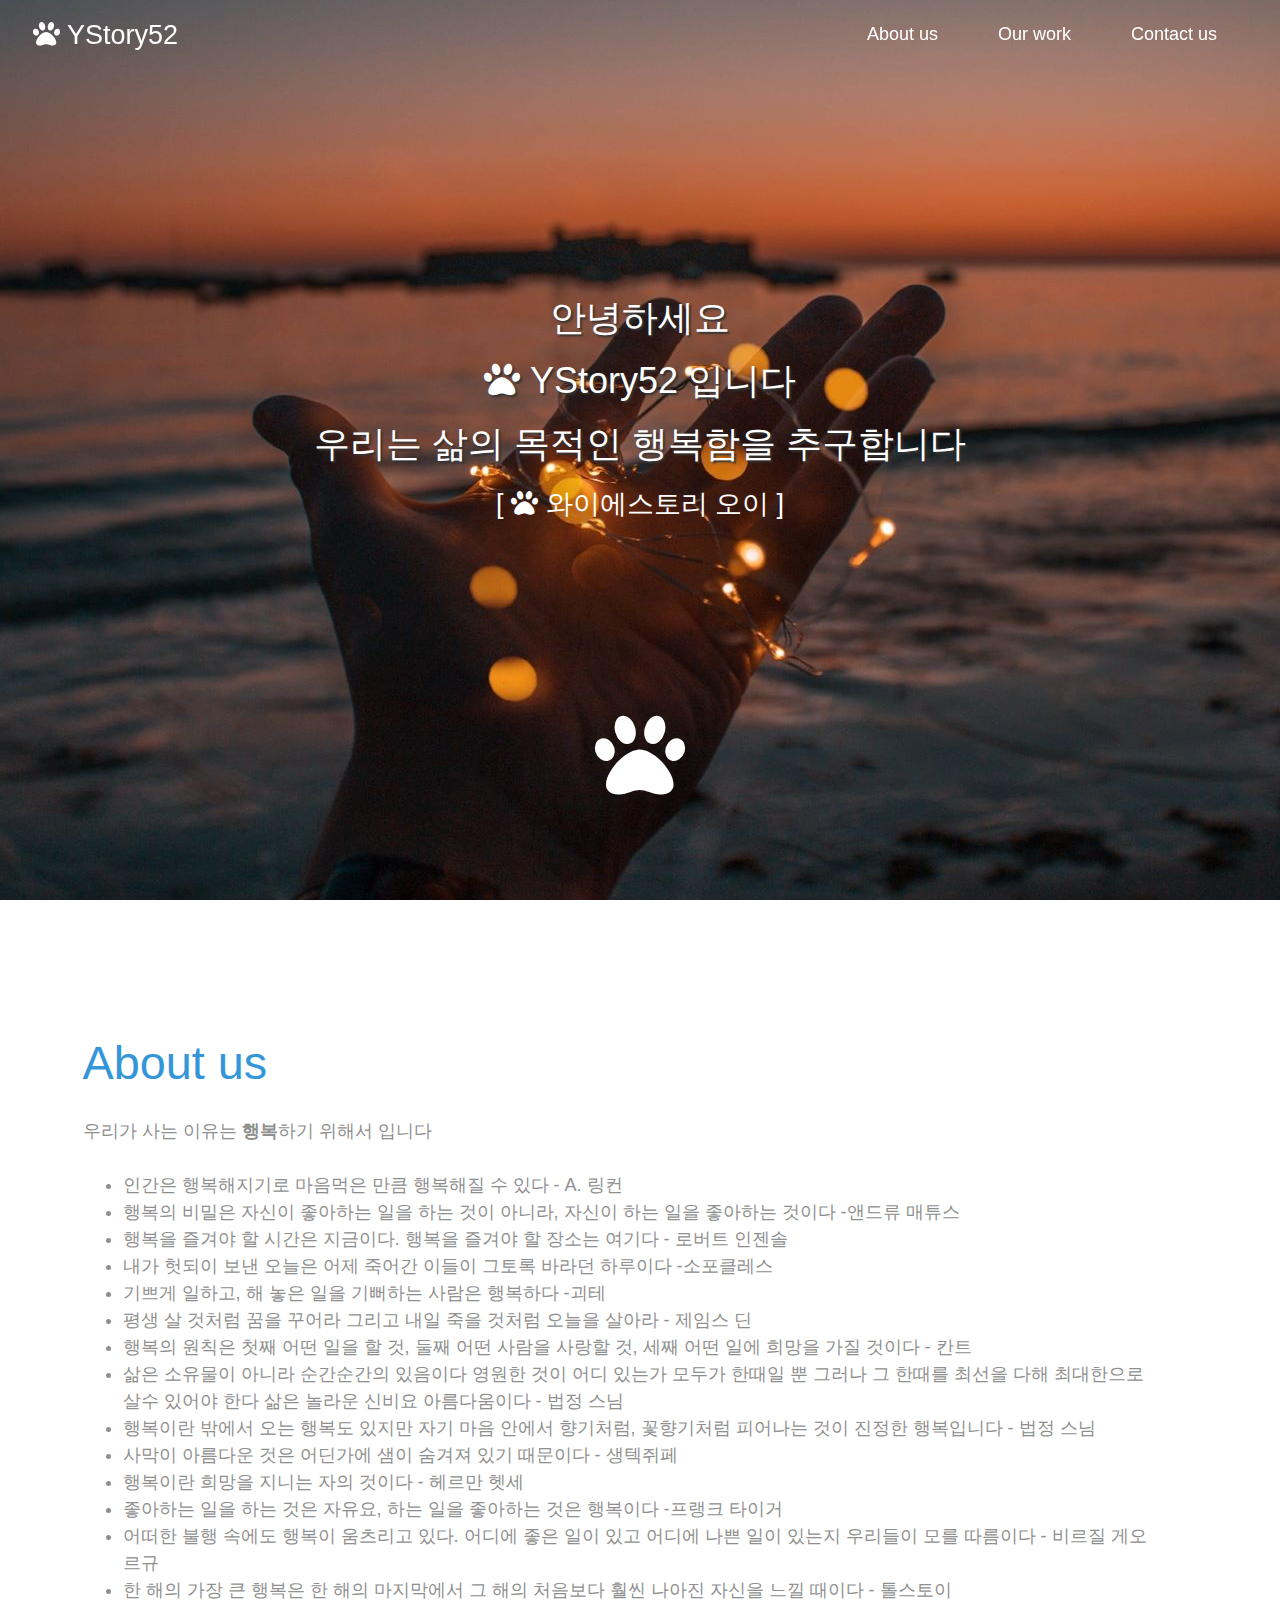
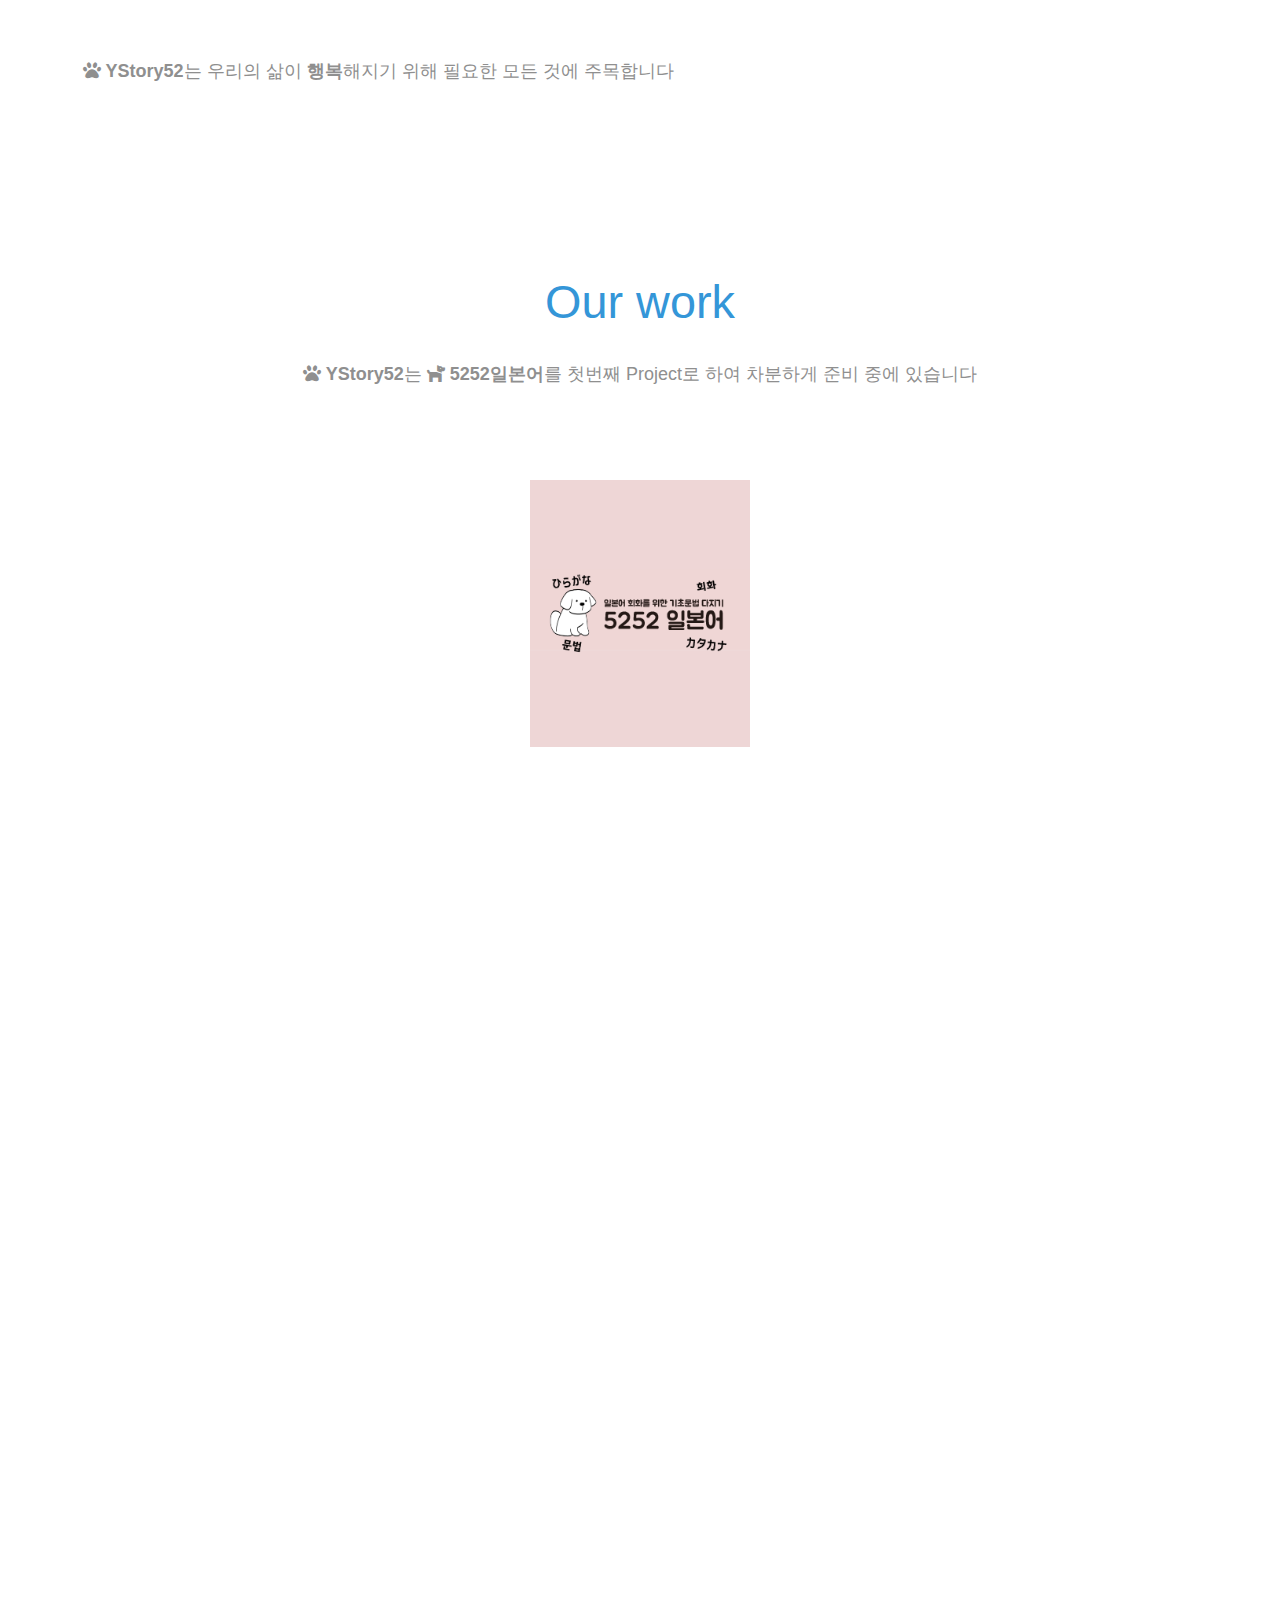
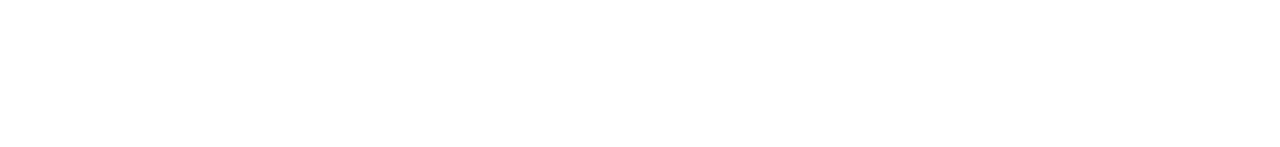
==== commit 7f8c2e52: "Version 210313" ====
--- a/index.html
+++ b/index.html
@@ -3,37 +3,36 @@
 
   <head>
 
-    <meta charset="utf-8">
-    <meta name="viewport" content="width=device-width, initial-scale=1, shrink-to-fit=no">
+    <meta charset="UTF-8" />
+    <meta name="viewport" content="width=device-width, initial-scale=1.0" />
+    <meta http-equiv="X-UA-Compatible" content="ie=edge" />
     <meta name="description" content="YStory52 HomePage입니다">
     <meta name="author" content="">
     <link href="https://fonts.googleapis.com/css?family=Raleway:100,200,300,400,500,600,700,800,900&display=swap" rel="stylesheet">
-
+    
     <title>YStory52 HomePage</title>
 
     <meta name="google-site-verification" content="6cnYH7SvHZao7HGZzcLmd3u_p6U_MurQQP-c1ERcsBk" />
     <meta property="og:type" content="website"> 
     <meta property="og:title" content="YStory52 HomePage">
-    <meta property="og:description" content="YStory52 HomePage입니다">
+    <meta property="og:description" content="우리는 YStory52 [와이스토리오이] 입니다">
     <meta property="og:image" content="https://www.ystory52.com/assets/images/YStory52-1.jpg">
     <meta property="og:url" content="https://www.ystory52.com">
 
     <meta name="twitter:card" content="YStory52">
-    <meta name="twitter:title" content="YStory52">
-    <meta name="twitter:description" content="YStory52 HomePage입니다">
+    <meta name="twitter:title" content="YStory52 Homepage">
+    <meta name="twitter:description" content="우리는 YStory52 [와이스토리오이] 입니다">
     <meta name="twitter:image" content="https://www.ystory52.com/assets/images/YStory52-1.jpg">
     <meta name="twitter:domain" content="https://www.ystory52.com">
 
-<!-- Breezed Template
-
-https://templatemo.com/tm-543-breezed -->
-
-    <!-- Additional CSS Files -->
-    <link rel="stylesheet" type="text/css" href="assets/css/bootstrap.min.css">
-    <link rel="stylesheet" type="text/css" href="assets/css/font-awesome.css">
-    <link rel="stylesheet" href="assets/css/templatemo-breezed.css">
-    <link rel="stylesheet" href="assets/css/owl-carousel.css">
-    <link rel="stylesheet" href="assets/css/lightbox.css">
+    <link rel="stylesheet" href="fontawesome-5.5/css/all.min.css" />
+    <link rel="stylesheet" href="slick/slick.css">
+    <link rel="stylesheet" href="slick/slick-theme.css">
+    <link rel="stylesheet" href="magnific-popup/magnific-popup.css">
+    <link rel="stylesheet" href="css/bootstrap.min.css" />
+    <link rel="stylesheet" href="css/templatemo-style.css" />
+
+    <link rel="shortcut icon" type="image/x-icon" href="img/YStory-favicon1.png">
 
     <!-- Global site tag (gtag.js) - Google Analytics -->
     <script async src="https://www.googletagmanager.com/gtag/js?id=GA_MEASUREMENT_ID"></script>
@@ -46,305 +45,318 @@
     <!-- End of Global site tag (gtag.js) - Google Analytics -->
 
   </head>
-    
-  <body>
-    
-    <!-- ***** Preloader Start ***** -->
-    <div id="preloader">
-      <div class="jumper">
-        <div></div>
-        <div></div>
-        <div></div>
+  <body>    
+    <!-- Hero section -->
+    <section id="hero" class="text-white tm-font-big tm-parallax">
+      <!-- Navigation -->
+      <nav class="navbar navbar-expand-md tm-navbar" id="tmNav">              
+        <div class="container">   
+          <div class="tm-next">
+            <a href="#hero" class="navbar-brand"><i class="fas fa-1x fa-paw"></i> YStory52</a>
+          </div>             
+          
+          <button class="navbar-toggler" type="button" data-toggle="collapse" data-target="#navbarSupportedContent" 
+          aria-controls="navbarSupportedContent" aria-expanded="false" aria-label="Toggle navigation">
+            <i class="fas fa-bars navbar-toggler-icon"></i>
+          </button>
+          <div class="collapse navbar-collapse" id="navbarSupportedContent">
+            <ul class="navbar-nav ml-auto">
+              <li class="nav-item">
+                <a class="nav-link tm-nav-link" href="#About">About us</a>
+              </li>
+              <li class="nav-item">
+                <a class="nav-link tm-nav-link" href="#work">Our work</a>
+              </li>
+              <li class="nav-item">
+                <a class="nav-link tm-nav-link" href="#contact">Contact us</a>
+              </li>                    
+            </ul>
+          </div>        
+        </div>
+      </nav>
+      
+      <div class="text-center tm-hero-text-container">
+        <div class="tm-hero-text-container-inner">
+          <h2 class="tm-hero-title" style="font-size: 2.0rem; line-height: 175%;">
+            안녕하세요<br><i class="fas fa-1x fa-paw"></i> YStory52 입니다<br>우리는 삶의 목적인 행복함을 추구합니다</h2>
+          <a class="tm-hero-subtitle" style="font-size: 1.5rem">[ <i class="fas fa-1x fa-paw"></i> 와이에스토리 오이 ]</a>
+        </div>        
       </div>
-    </div>  
-    <!-- ***** Preloader End ***** -->
-    
-    <!-- ***** Header Area Start ***** -->
-    <header class="header-area header-sticky">
-      <div class="">
-        <div class="row">
-          <div class="col-12">
-            <nav class="main-nav">
-              <!-- ***** Logo Start ***** -->
-              <a href="index.html" class="logo">YStory52</a>
-              <!-- ***** Logo End ***** -->
-              <!-- ***** Menu Start ***** -->
-              <ul class="nav">
-                <li class="scroll-to-section"><a href="#about">YStory52는</a></li>
-                <li class="scroll-to-section"><a href="#projects">Project</a></li>       
-                <li class="scroll-to-section"><a href="#contact-us">Contact Us</a></li> 
-              <!-- ***** Menu End ***** -->
-            </nav>
-          </div>
-        </div>
-      </div>
-    </header>
-    <!-- ***** Header Area End ***** -->
-    
-    <!-- ***** Main Banner Area Start ***** -->
-    <section class="main-banner header-text" id="top">
-      <div class="Modern-Slider">
-        <!-- Item -->
-        <div class="item">
-          <div class="img-fill">
-            <img src="assets/images/slide-01.jpg" alt="">
-            <div class="text-content">
-              <h5>안녕하세요<br>우리는 YStory52 입니다</h5>
-              <a href="https://oyee52.info" target="_blank" class="main-stroked-button"
-                style="margin-right:30px margin-bottom=100px">5252 일본어 홈페이지</a>
-              <a href="https://www.youtube.com/channel/UCjWyr9-l4KihKyi0b1WXpPA" target="_blank" 
-                class="main-filled-button" style="margin-left:30px margin-bottom=100px">YouTube 5252 일본어</a>
-            </div>
-          </div>
-        </div>
-      </div>
-      <!-- <div class="own scroll-to-section"><a href="#about"><i class="fa fa-arrow-down"></i></a> -->
+
+      <div class="tm-next tm-intro-next">
+        <a href="#About" class="text-center tm-down-arrow-link" style="color: white;">
+          <i class="fas fa-5x fa-paw"></i>
+        </a>
+      </div>      
     </section>
-    <!-- ***** Main Banner Area End ***** -->
-
-    <!-- ***** About Area Starts ***** -->
-    <section class="section" id="about">
+
+    <section id="About" class="tm-section-pad-top">
       <div class="container">
         <div class="row">
-          <div class="col-lg-4 col-md-4 col-xs-12">
-            <div class="left-text-content">
-              <div class="section-heading">
-                <h4 style="color: cornflowerblue">YStory52는</h4>
-                <h2>우리의 삶이<br>행복해지기 위해<br>필요한 모든 것에<br>주목합니다</h2>
-              </div>                      
-            </div>
-          </div>
-          <div class="col-lg-8 col-md-8 col-xs-12">
-            <div class="right-text-content">
-              <h5>우리가 사는 이유는 행복하기 위해서 입니다</h5>
-              <p>사막이 아름다운 것은 어딘가에 샘이 숨겨져 있기 때문이다 - 생텍쥐페리</p>
-              <p>평생 살 것처럼 꿈을 꾸어라 그리고 내일 죽을 것처럼 오늘을 살아라 - 제임스 딘</p>
-              <p>내가 헛되이 보낸 오늘은 어제 죽어간 이들이 그토록 바라던 하루이다 -소포클레스</p>               
-              <p>삶은 소유물이 아니라 순간순간의 있음이다 영원한 것이 어디 있는가 모두가 한때일 뿐
-                 그러나 그 한때를 최선을 다해 최대한으로 살수 있어야 한다 삶은 놀라운 신비요 아름다움이다 - 법정 스님 (버리고 떠나기)</p>
-              <p>좋아하는 일을 하는 것은 자유요, 하는 일을 좋아하는 것은 행복이다 -프랭크 타이거</p>
-
-          <!-- <p><a rel="nofollow noopener" href="https://templatemo.com/tm-543-breezed" target="_parent">Breezed HTML Template</a> is provided by TemplateMo for absolutely free of charge. You can download, edit and use this for your non-commercial and commercial websites. 
-               <br><br>Redistributing this template as a downloadable ZIP file on any template collection website is strictly prohibited. You will need to talk to us if you want to redistribute this template. Thank you.
-               <br><br>This is a Bootstrap v4.3.1 CSS layout. Do you like it? You can feel free to <a rel="nofollow noopener" href="https://templatemo.com/contact" target="_parent">talk to us</a> if you have anything.</p> -->
+
+          <div class="col-lg-11">
+            <div class="tm-intro-text-container" >
+              <h2 class="tm-text-primary mb-4 tm-section-title">About us</h2>
+              <p class="mb-4 tm-intro-text">
+                  우리가 사는 이유는 <strong>행복</strong>하기 위해서 입니다 
+              </p>
+              <ul class="mb-5 tm-intro-text">
+                <li>인간은 행복해지기로 마음먹은 만큼 행복해질 수 있다 - A. 링컨</li>
+                <li>행복의 비밀은 자신이 좋아하는 일을 하는 것이 아니라, 자신이 하는 일을 좋아하는 것이다 -앤드류 매튜스</li>
+                <li>행복을 즐겨야 할 시간은 지금이다. 행복을 즐겨야 할 장소는 여기다 - 로버트 인젠솔</li> 
+                <li>내가 헛되이 보낸 오늘은 어제 죽어간 이들이 그토록 바라던 하루이다 -소포클레스</li>
+                <li>기쁘게 일하고, 해 놓은 일을 기뻐하는 사람은 행복하다 -괴테</li>
+                <li>평생 살 것처럼 꿈을 꾸어라 그리고 내일 죽을 것처럼 오늘을 살아라 - 제임스 딘</li>
+                <li>행복의 원칙은 첫째 어떤 일을 할 것, 둘째 어떤 사람을 사랑할 것, 세째 어떤 일에 희망을 가질 것이다 - 칸트</li>
+                <li>삶은 소유물이 아니라 순간순간의 있음이다 영원한 것이 어디 있는가 모두가 한때일 뿐 그러나 그 한때를 
+                    최선을 다해 최대한으로 살수 있어야 한다 삶은 놀라운 신비요 아름다움이다 - 법정 스님</li>
+                <li>행복이란 밖에서 오는 행복도 있지만 자기 마음 안에서 향기처럼, 꽃향기처럼 피어나는 것이 진정한 행복입니다 - 법정 스님</li>
+                <li>사막이 아름다운 것은 어딘가에 샘이 숨겨져 있기 때문이다 - 생텍쥐페</li>
+                <li> 행복이란 희망을 지니는 자의 것이다 - 헤르만 헷세</li>
+                <li>좋아하는 일을 하는 것은 자유요, 하는 일을 좋아하는 것은 행복이다 -프랭크 타이거</li>
+                <li>어떠한 불행 속에도 행복이 움츠리고 있다. 어디에 좋은 일이 있고 어디에 나쁜 일이 있는지 우리들이 모를 따름이다 - 비르질 게오르규</li>
+                <li>한 해의 가장 큰 행복은 한 해의 마지막에서 그 해의 처음보다 훨씬 나아진 자신을 느낄 때이다 - 톨스토이</li> 
+
+               </ul>
+              <p class="mb-5 tm-intro-text">
+                <i class="fas fa-1x fa-paw"></i> <strong>YStory52</strong>는 우리의 삶이 <strong>행복</strong>해지기 위해 필요한 모든 것에 주목합니다
+              </p>
             </div>
           </div>
         </div>
       </div>
     </section>
-    <!-- ***** About Area Ends ***** -->
-
-    <!-- ***** Projects Area Starts ***** -->
-    <section class="section" id="projects">
-      <div class="container">
+
+    <section id="work" class="tm-section-pad-top">
+      <div class="container tm-container-gallery">
         <div class="row">
-          <div class="col-lg-3">
-            <div class="section-heading">
-              <h4 style="color: cornflowerblue">Project</h4>
-              <h2>진행중인 YSTORY52의 Project</h2>
-              <!-- <div class="filters">
-                <ul>
-                  <li class="active" data-filter="*">All</li>
-                  <li data-filter=".des">5252 일본어</li>
-                  <li data-filter=".dev">Project 2</li> 
-                  <li data-filter=".gra">Project 3</li>  
-                </ul>
-              </div> -->
+          <div class="text-center col-12">
+            <h2 class="tm-text-primary tm-section-title mb-4">Our work</h2>
+            <p class="mx-auto tm-work-description">
+              <i class="fas fa-1x fa-paw"></i><strong> YStory52</strong>는 <i class="fas fa-1x fa-dog"></i><strong> 5252일본어</strong>를 첫번째 Project로 하여 차분하게 준비 중에 있습니다
+            </p>
+          </div>            
+        </div>
+
+        <div class="row">
+          <div class="col-12">
+              <div class="mx-auto tm-gallery-container">
+                  <div class="grid tm-gallery">
+                    <a href="img/5252japanes.jpeg">
+                      <figure class="effect-honey tm-gallery-item">
+                        <img src="img/5252japanes.png" alt="Image" class="img-fluid">
+                      </figure>
+                    </a>
+                  </div>
+              </div>
+          </div>
+        </div>  
+
+      </div>
+    </section>
+
+    <!-- Contact -->
+    <section id="contact" class="tm-section-pad-top tm-parallax-2">
+      <div class="container tm-container-contact">
+        <div class="row">
+          <div class="col-12">
+            <h2 class="mb-4 tm-section-title">Contact us</h2>
+            <div class="mb-5 tm-underline">
+              <div class="tm-underline-inner"></div>
             </div>
           </div>
-          <div class="col-lg-9">
-            <div class="filters-content">
-              <div class="row grid">
-                <div class="col-lg-4 col-md-4 col-sm-6 col-xs-12 all des">
-                  <div class="item">
-                    <a href="https://www.youtube.com/channel/UCjWyr9-l4KihKyi0b1WXpPA" target="_blank" title="5252 일본어">
-                    <img src="assets/images/5252japanes.png" alt=""></a>
-                  </div>
-                </div>
-                <!-- <div class="col-lg-4 col-md-4 col-sm-6 col-xs-12 all dev">
-                  <div class="item">
-                    <a href="assets/images/project-big-item-02.jpg" data-lightbox="image-1" data-title="Our Projects"><img src="assets/images/project-item-02.jpg" alt=""></a>
-                  </div>
-                </div>
-                <div class="col-lg-4 col-md-4 col-sm-6 col-xs-12 all gra">
-                  <div class="item">
-                    <a href="assets/images/project-big-item-03.jpg" data-lightbox="image-1" data-title="Our Projects"><img src="assets/images/project-item-03.jpg" alt=""></a>
-                  </div>
-                </div>  -->
-              </div>
-            </div>
-          </div>
+          <div class="col-sm-12 col-md-6 d-flex align-items-center tm-contact-item">
+            <a class="tm-contact-item-link">
+              <i class="fas fa-3x fa-address-card mr-4"></i>
+              <span class="mb-0">(06577) 서울특별시 서초구<br>사평대로 28길 60 A동 502호</span>
+            </a>              
+          </div>
+          <div class="col-sm-12 col-md-6 d-flex align-items-center tm-contact-item">
+            <a href="mailto:och0902@outlook.kr" class="tm-contact-item-link">
+              <i class="fas fa-3x fa-envelope mr-4"></i>
+              <span class="mb-0">och0902@outlook.kr</span>
+            </a>              
+          </div>
+          <div class="col-sm-12 col-md-6 d-flex align-items-center tm-contact-item">
+            <a href="https://oyee52.info" class="tm-contact-item-link">
+              <i class="fas fa-3x fa-dog mr-4"></i>
+              <span class="mb-0">5252일본어 홈페이지</span>
+            </a>              
+          </div>
+          <div class="col-sm-12 col-md-6 d-flex align-items-center tm-contact-item">
+            <a href="https://youtube.com/channel/UCjWyr9-l4KihKyi0b1WXpPA" target="_blank" class="tm-contact-item-link">
+              <i class="fas fa-3x fa-play-circle mr-4"></i>
+              <span class="mb-0">YouTube 5252일본어</span>
+            </a>              
+          </div>
+
+          <!-- <div class="col-sm-12 col-md-6 d-flex align-items-center tm-contact-item">
+            <form action="" method="get">
+              <input name="email" type="email" placeholder="Subscribe your email" class="tm-input" required />
+              <button type="submit" class="btn tm-btn-submit">Submit</button>
+            </form>
+          </div> -->
+            
         </div>
       </div>
+      <footer class="text-center small tm-footer">
+        <p class="mb-0">
+          Copyright &copy; 2021 <i class="fas fa-1x fa-paw"></i> YStory52. All Rights Reserved.
+        </p>
+      </footer>
     </section>
-    <!-- ***** Projects Area Ends ***** -->
-
-    <section class="section" id="contact-us">
-      <div class="container">
-        <div class="row">
-          <div class="col-lg-4 col-md-4 col-xs-12">
-            <div class="left-text-content">
-              <div class="section-heading">
-                <h4 style="color: cornflowerblue">Contact Us</h4>
-                <h2>편안하게<br>연락하세요 !</h2> 
-              </div>          
-            </div>                    
-          </div>
-          <div class="col-lg-8 col-md-8 col-xs-12"> 
-            <div class="right-text-content">                      
-              <div class="section-heading">
-                <ul class="contact-info">
-                  <!--  <li><img src="assets/images/contact-info-01.png" >010-2373-3677</li> -->
-                  <li><img style="margin: 10px" src="assets/images/contact-info-02.png">och0902@gmail.com</li>
-                  <li><img style="margin: 10px" src="assets/images/contact-info-03.png" >www.ystory52.com, www.oyee52.info</li>
-                </ul>
-              </div>
-            </div>
-          </div>
-        </div>
-      </div>
-    </section>
-
-<!--  
-    <section class="section" id="contact-us">
-      <div class="container">
-        <div class="row">
-          <div class="col-lg-3">
-            <div class="left-text-content">
-              <h4>Contact Us</h4>
-              <h2>편안하게<br>연락하세요 !</h2>
-            </div>      
-          </div>
-          <div class="col-lg-3">
-            <div class="right-text-content">
-              <ul class="contact-info">
-                <li><img src="assets/images/contact-info-01.png" alt="">010-2373-3677</li>
-                <li><img src="assets/images/contact-info-02.png" alt="">och0902@gmail.com</li>
-                <li><img src="assets/images/contact-info-03.png" alt="">www.ystory52.com</li>
-              </ul>
-            </div>      
-          </div>
-        </div>
-      </div>
-    </section>
-    
-  ***** Contact Us Area Starts ***** 
-    <section class="section" id="contact-us">
-      <div class="container">
-        <div class="row">
-          <div class="col-lg-4 col-md-4 col-xs-12">
-            <div class="left-text-content">
-              <div class="section-heading">
-                <h4>Contact Us</h4>
-                <h2>편안하게<br>연락하세요 !</h2>
-              </div>
-              <ul class="contact-info">
-                <li><img src="assets/images/contact-info-01.png" alt="">010-2373-3677</li>
-                <li><img src="assets/images/contact-info-02.png" alt="">och0902@gmail.com</li>
-                <li><img src="assets/images/contact-info-03.png" alt="">www.ystory52.com</li>
-              </ul>
-            </div>
-          </div>
-          <div class="col-lg-8 col-md-8 col-xs-12">
-            <div class="contact-form">
-              <form id="contact" action="" method="get">
-                <div class="row">
-                  <div class="col-md-6 col-sm-12">
-                    <fieldset>
-                      <input name="name" type="text" id="name" placeholder="Your Name *" required="">
-                    </fieldset>
-                  </div>
-                  <div class="col-md-6 col-sm-12">
-                    <fieldset>
-                      <input name="phone" type="text" id="phone" placeholder="Your Phone" required="">
-                    </fieldset>
-                  </div>
-                  <div class="col-md-6 col-sm-12">
-                    <fieldset>
-                      <input name="email" type="email" id="email" placeholder="Your Email *" required="">
-                    </fieldset>
-                  </div>
-                  <div class="col-md-6 col-sm-12">
-                    <fieldset>
-                      <input name="subject" type="text" id="subject" placeholder="Subject">
-                    </fieldset>
-                  </div>
-                  <div class="col-lg-12">
-                    <fieldset>
-                      <textarea name="message" rows="6" id="message" placeholder="Message" required=""></textarea>
-                    </fieldset>
-                  </div>
-                  <div class="col-lg-12">
-                    <fieldset>
-                      <button type="submit" id="form-submit" class="main-button-icon">Send Message Now <i class="fa fa-arrow-right"></i></button>
-                    </fieldset>
-                  </div>
-                </div>
-              </form>
-            </div>
-          </div>
-        </div>
-      </div>
-    </section>
-    ***** Contact Us Area Ends ***** -->
-  
-    <!-- ***** Footer Start ***** -->
-    <footer>
-      <div class="container">
-        <div class="row">
-          <div class="col-lg-4 col-md-4 col-xs-12">
-            <div class="left-text-content">
-              <div class="section-heading">
-                <h5 style="color: white">Copyright &copy; YSTORY52</h5> 
-              </div>
-            </div>
-          </div>                 
-          <div class="col-lg-8 col-md-8 col-xs-12"> 
-            <div class="right-text-content">
-              <div class="section-heading">
-                <h5 style="color: white">YStory52는 삶의 목적인 행복함을 추구합니다</h5>
-              </div>
-            </div>
-          </div>
-        </div>
-      </div>
-    </footer>
-    
-    <!-- jQuery -->
-    <script src="assets/js/jquery-2.1.0.min.js"></script>
-
-    <!-- Bootstrap -->
-    <script src="assets/js/popper.js"></script>
-    <script src="assets/js/bootstrap.min.js"></script>
-
-    <!-- Plugins -->
-    <script src="assets/js/owl-carousel.js"></script>
-    <script src="assets/js/scrollreveal.min.js"></script>
-    <script src="assets/js/waypoints.min.js"></script>
-    <script src="assets/js/jquery.counterup.min.js"></script>
-    <script src="assets/js/imgfix.min.js"></script> 
-    <script src="assets/js/slick.js"></script> 
-    <script src="assets/js/lightbox.js"></script> 
-    <script src="assets/js/isotope.js"></script> 
-    
-    <!-- Global Init -->
-    <script src="assets/js/custom.js"></script>
-
+
+    <script src="js/jquery-1.9.1.min.js"></script>     
+    <script src="slick/slick.min.js"></script>
+    <script src="magnific-popup/jquery.magnific-popup.min.js"></script>
+    <script src="js/jquery.singlePageNav.min.js"></script>     
+    <script src="js/bootstrap.min.js"></script> 
     <script>
-      $(function() {
-        var selectedClass = "";
-        $("p").click(function(){
-          selectedClass = $(this).attr("data-rel");
-          $("#portfolio").fadeTo(50, 0.1);
-          $("#portfolio div").not("."+selectedClass).fadeOut();
-          setTimeout(function() {
-            $("."+selectedClass).fadeIn();
-            $("#portfolio").fadeTo(50, 1);
-          }, 500);
+
+    function getOffSet(){
+      var _offset = 450;
+      var windowHeight = window.innerHeight;
+
+      if(windowHeight > 500) {
+        _offset = 400;
+      } 
+      if(windowHeight > 680) {
+        _offset = 300
+      }
+      if(windowHeight > 830) {
+        _offset = 210;
+      }
+
+      return _offset;
+    }
+
+    function setParallaxPosition($doc, multiplier, $object){
+      var offset = getOffSet();
+      var from_top = $doc.scrollTop(),
+        bg_css = 'center ' +(multiplier * from_top - offset) + 'px';
+      $object.css({"background-position" : bg_css });
+    }
+
+      // Parallax function
+      // Adapted based on https://codepen.io/roborich/pen/wpAsm        
+    var background_image_parallax = function($object, multiplier, forceSet){
+      multiplier = typeof multiplier !== 'undefined' ? multiplier : 0.5;
+      multiplier = 1 - multiplier;
+      var $doc = $(document);
+        // $object.css({"background-attatchment" : "fixed"});
+
+      if(forceSet) {
+        setParallaxPosition($doc, multiplier, $object);
+      } else {
+        $(window).scroll(function(){          
+          setParallaxPosition($doc, multiplier, $object);
         });
-      });
+      }
+    };
+
+    var background_image_parallax_2 = function($object, multiplier){
+      multiplier = typeof multiplier !== 'undefined' ? multiplier : 0.5;
+      multiplier = 1 - multiplier;
+      var $doc = $(document);
+      $object.css({"background-attachment" : "fixed"});
+      $(window).scroll(function(){
+        var firstTop = $object.offset().top,
+            pos = $(window).scrollTop(),
+            yPos = Math.round((multiplier * (firstTop - pos)) - 186);              
+
+        var bg_css = 'center ' + yPos + 'px';
+
+        $object.css({"background-position" : bg_css });
+      });
+    };
+      
+    $(function(){
+        // Hero Section - Background Parallax
+      background_image_parallax($(".tm-parallax"), 0.30, false);
+      background_image_parallax_2($("#contact"), 0.80);   
+        
+        // Handle window resize
+      window.addEventListener('resize', function(){
+        background_image_parallax($(".tm-parallax"), 0.30, true);
+      }, true);
+
+        // Detect window scroll and update navbar
+      $(window).scroll(function(e){          
+        if($(document).scrollTop() > 120) {
+          $('.tm-navbar').addClass("scroll");
+        } else {
+          $('.tm-navbar').removeClass("scroll");
+        }
+      });
+        
+        // Close mobile menu after click 
+      $('#tmNav a').on('click', function(){
+        $('.navbar-collapse').removeClass('show'); 
+      })
+
+        // Scroll to corresponding section with animation
+      $('#tmNav').singlePageNav();        
+        
+        // Add smooth scrolling to all links
+        // https://www.w3schools.com/howto/howto_css_smooth_scroll.asp
+      $("a").on('click', function(event) {
+        if (this.hash !== "") {
+          event.preventDefault();
+          var hash = this.hash;
+
+          $('html, body').animate({
+            scrollTop: $(hash).offset().top
+          }, 400, function(){
+            window.location.hash = hash;
+          });
+        } // End if
+      });
+
+        // Pop up
+      $('.tm-gallery').magnificPopup({
+        delegate: 'a',
+        type: 'image',
+        gallery: { enabled: true }
+      });
+
+        // Gallery
+      $('.tm-gallery').slick({
+        dots: true,
+        infinite: false,
+        slidesToShow: 5,
+        slidesToScroll: 2,
+        responsive: [
+        {
+          breakpoint: 1199,
+          settings: {
+            slidesToShow: 4,
+            slidesToScroll: 2
+          }
+        },
+        {
+          breakpoint: 991,
+          settings: {
+            slidesToShow: 3,
+            slidesToScroll: 2
+          }
+        },
+        {
+          breakpoint: 767,
+          settings: {
+            slidesToShow: 2,
+            slidesToScroll: 1
+          }
+        },
+        {
+          breakpoint: 480,
+          settings: {
+            slidesToShow: 1,
+            slidesToScroll: 1
+          }
+        }
+      ]
+      });
+    });
     </script>
-    
   </body>
-  
 </html>--- a/fontawesome-5.5/css/all.min.css
+++ b/fontawesome-5.5/css/all.min.css
@@ -0,0 +1,5 @@
+/*!
+ * Font Awesome Free 5.5.0 by @fontawesome - https://fontawesome.com
+ * License - https://fontawesome.com/license/free (Icons: CC BY 4.0, Fonts: SIL OFL 1.1, Code: MIT License)
+ */
+.fa,.fab,.fal,.far,.fas{-moz-osx-font-smoothing:grayscale;-webkit-font-smoothing:antialiased;display:inline-block;font-style:normal;font-variant:normal;text-rendering:auto;line-height:1}.fa-lg{font-size:1.33333em;line-height:.75em;vertical-align:-.0667em}.fa-xs{font-size:.75em}.fa-sm{font-size:.875em}.fa-1x{font-size:1em}.fa-2x{font-size:2em}.fa-3x{font-size:3em}.fa-4x{font-size:4em}.fa-5x{font-size:5em}.fa-6x{font-size:6em}.fa-7x{font-size:7em}.fa-8x{font-size:8em}.fa-9x{font-size:9em}.fa-10x{font-size:10em}.fa-fw{text-align:center;width:1.25em}.fa-ul{list-style-type:none;margin-left:2.5em;padding-left:0}.fa-ul>li{position:relative}.fa-li{left:-2em;position:absolute;text-align:center;width:2em;line-height:inherit}.fa-border{border:.08em solid #eee;border-radius:.1em;padding:.2em .25em .15em}.fa-pull-left{float:left}.fa-pull-right{float:right}.fa.fa-pull-left,.fab.fa-pull-left,.fal.fa-pull-left,.far.fa-pull-left,.fas.fa-pull-left{margin-right:.3em}.fa.fa-pull-right,.fab.fa-pull-right,.fal.fa-pull-right,.far.fa-pull-right,.fas.fa-pull-right{margin-left:.3em}.fa-spin{animation:fa-spin 2s infinite linear}.fa-pulse{animation:fa-spin 1s infinite steps(8)}@keyframes fa-spin{0%{transform:rotate(0deg)}to{transform:rotate(1turn)}}.fa-rotate-90{-ms-filter:"progid:DXImageTransform.Microsoft.BasicImage(rotation=1)";transform:rotate(90deg)}.fa-rotate-180{-ms-filter:"progid:DXImageTransform.Microsoft.BasicImage(rotation=2)";transform:rotate(180deg)}.fa-rotate-270{-ms-filter:"progid:DXImageTransform.Microsoft.BasicImage(rotation=3)";transform:rotate(270deg)}.fa-flip-horizontal{-ms-filter:"progid:DXImageTransform.Microsoft.BasicImage(rotation=0, mirror=1)";transform:scaleX(-1)}.fa-flip-vertical{transform:scaleY(-1)}.fa-flip-horizontal.fa-flip-vertical,.fa-flip-vertical{-ms-filter:"progid:DXImageTransform.Microsoft.BasicImage(rotation=2, mirror=1)"}.fa-flip-horizontal.fa-flip-vertical{transform:scale(-1)}:root .fa-flip-horizontal,:root .fa-flip-vertical,:root .fa-rotate-90,:root .fa-rotate-180,:root .fa-rotate-270{-webkit-filter:none;filter:none}.fa-stack{display:inline-block;height:2em;line-height:2em;position:relative;vertical-align:middle;width:2.5em}.fa-stack-1x,.fa-stack-2x{left:0;position:absolute;text-align:center;width:100%}.fa-stack-1x{line-height:inherit}.fa-stack-2x{font-size:2em}.fa-inverse{color:#fff}.fa-500px:before{content:"\f26e"}.fa-accessible-icon:before{content:"\f368"}.fa-accusoft:before{content:"\f369"}.fa-acquisitions-incorporated:before{content:"\f6af"}.fa-ad:before{content:"\f641"}.fa-address-book:before{content:"\f2b9"}.fa-address-card:before{content:"\f2bb"}.fa-adjust:before{content:"\f042"}.fa-adn:before{content:"\f170"}.fa-adversal:before{content:"\f36a"}.fa-affiliatetheme:before{content:"\f36b"}.fa-air-freshener:before{content:"\f5d0"}.fa-algolia:before{content:"\f36c"}.fa-align-center:before{content:"\f037"}.fa-align-justify:before{content:"\f039"}.fa-align-left:before{content:"\f036"}.fa-align-right:before{content:"\f038"}.fa-alipay:before{content:"\f642"}.fa-allergies:before{content:"\f461"}.fa-amazon:before{content:"\f270"}.fa-amazon-pay:before{content:"\f42c"}.fa-ambulance:before{content:"\f0f9"}.fa-american-sign-language-interpreting:before{content:"\f2a3"}.fa-amilia:before{content:"\f36d"}.fa-anchor:before{content:"\f13d"}.fa-android:before{content:"\f17b"}.fa-angellist:before{content:"\f209"}.fa-angle-double-down:before{content:"\f103"}.fa-angle-double-left:before{content:"\f100"}.fa-angle-double-right:before{content:"\f101"}.fa-angle-double-up:before{content:"\f102"}.fa-angle-down:before{content:"\f107"}.fa-angle-left:before{content:"\f104"}.fa-angle-right:before{content:"\f105"}.fa-angle-up:before{content:"\f106"}.fa-angry:before{content:"\f556"}.fa-angrycreative:before{content:"\f36e"}.fa-angular:before{content:"\f420"}.fa-ankh:before{content:"\f644"}.fa-app-store:before{content:"\f36f"}.fa-app-store-ios:before{content:"\f370"}.fa-apper:before{content:"\f371"}.fa-apple:before{content:"\f179"}.fa-apple-alt:before{content:"\f5d1"}.fa-apple-pay:before{content:"\f415"}.fa-archive:before{content:"\f187"}.fa-archway:before{content:"\f557"}.fa-arrow-alt-circle-down:before{content:"\f358"}.fa-arrow-alt-circle-left:before{content:"\f359"}.fa-arrow-alt-circle-right:before{content:"\f35a"}.fa-arrow-alt-circle-up:before{content:"\f35b"}.fa-arrow-circle-down:before{content:"\f0ab"}.fa-arrow-circle-left:before{content:"\f0a8"}.fa-arrow-circle-right:before{content:"\f0a9"}.fa-arrow-circle-up:before{content:"\f0aa"}.fa-arrow-down:before{content:"\f063"}.fa-arrow-left:before{content:"\f060"}.fa-arrow-right:before{content:"\f061"}.fa-arrow-up:before{content:"\f062"}.fa-arrows-alt:before{content:"\f0b2"}.fa-arrows-alt-h:before{content:"\f337"}.fa-arrows-alt-v:before{content:"\f338"}.fa-assistive-listening-systems:before{content:"\f2a2"}.fa-asterisk:before{content:"\f069"}.fa-asymmetrik:before{content:"\f372"}.fa-at:before{content:"\f1fa"}.fa-atlas:before{content:"\f558"}.fa-atom:before{content:"\f5d2"}.fa-audible:before{content:"\f373"}.fa-audio-description:before{content:"\f29e"}.fa-autoprefixer:before{content:"\f41c"}.fa-avianex:before{content:"\f374"}.fa-aviato:before{content:"\f421"}.fa-award:before{content:"\f559"}.fa-aws:before{content:"\f375"}.fa-backspace:before{content:"\f55a"}.fa-backward:before{content:"\f04a"}.fa-balance-scale:before{content:"\f24e"}.fa-ban:before{content:"\f05e"}.fa-band-aid:before{content:"\f462"}.fa-bandcamp:before{content:"\f2d5"}.fa-barcode:before{content:"\f02a"}.fa-bars:before{content:"\f0c9"}.fa-baseball-ball:before{content:"\f433"}.fa-basketball-ball:before{content:"\f434"}.fa-bath:before{content:"\f2cd"}.fa-battery-empty:before{content:"\f244"}.fa-battery-full:before{content:"\f240"}.fa-battery-half:before{content:"\f242"}.fa-battery-quarter:before{content:"\f243"}.fa-battery-three-quarters:before{content:"\f241"}.fa-bed:before{content:"\f236"}.fa-beer:before{content:"\f0fc"}.fa-behance:before{content:"\f1b4"}.fa-behance-square:before{content:"\f1b5"}.fa-bell:before{content:"\f0f3"}.fa-bell-slash:before{content:"\f1f6"}.fa-bezier-curve:before{content:"\f55b"}.fa-bible:before{content:"\f647"}.fa-bicycle:before{content:"\f206"}.fa-bimobject:before{content:"\f378"}.fa-binoculars:before{content:"\f1e5"}.fa-birthday-cake:before{content:"\f1fd"}.fa-bitbucket:before{content:"\f171"}.fa-bitcoin:before{content:"\f379"}.fa-bity:before{content:"\f37a"}.fa-black-tie:before{content:"\f27e"}.fa-blackberry:before{content:"\f37b"}.fa-blender:before{content:"\f517"}.fa-blender-phone:before{content:"\f6b6"}.fa-blind:before{content:"\f29d"}.fa-blogger:before{content:"\f37c"}.fa-blogger-b:before{content:"\f37d"}.fa-bluetooth:before{content:"\f293"}.fa-bluetooth-b:before{content:"\f294"}.fa-bold:before{content:"\f032"}.fa-bolt:before{content:"\f0e7"}.fa-bomb:before{content:"\f1e2"}.fa-bone:before{content:"\f5d7"}.fa-bong:before{content:"\f55c"}.fa-book:before{content:"\f02d"}.fa-book-dead:before{content:"\f6b7"}.fa-book-open:before{content:"\f518"}.fa-book-reader:before{content:"\f5da"}.fa-bookmark:before{content:"\f02e"}.fa-bowling-ball:before{content:"\f436"}.fa-box:before{content:"\f466"}.fa-box-open:before{content:"\f49e"}.fa-boxes:before{content:"\f468"}.fa-braille:before{content:"\f2a1"}.fa-brain:before{content:"\f5dc"}.fa-briefcase:before{content:"\f0b1"}.fa-briefcase-medical:before{content:"\f469"}.fa-broadcast-tower:before{content:"\f519"}.fa-broom:before{content:"\f51a"}.fa-brush:before{content:"\f55d"}.fa-btc:before{content:"\f15a"}.fa-bug:before{content:"\f188"}.fa-building:before{content:"\f1ad"}.fa-bullhorn:before{content:"\f0a1"}.fa-bullseye:before{content:"\f140"}.fa-burn:before{content:"\f46a"}.fa-buromobelexperte:before{content:"\f37f"}.fa-bus:before{content:"\f207"}.fa-bus-alt:before{content:"\f55e"}.fa-business-time:before{content:"\f64a"}.fa-buysellads:before{content:"\f20d"}.fa-calculator:before{content:"\f1ec"}.fa-calendar:before{content:"\f133"}.fa-calendar-alt:before{content:"\f073"}.fa-calendar-check:before{content:"\f274"}.fa-calendar-minus:before{content:"\f272"}.fa-calendar-plus:before{content:"\f271"}.fa-calendar-times:before{content:"\f273"}.fa-camera:before{content:"\f030"}.fa-camera-retro:before{content:"\f083"}.fa-campground:before{content:"\f6bb"}.fa-cannabis:before{content:"\f55f"}.fa-capsules:before{content:"\f46b"}.fa-car:before{content:"\f1b9"}.fa-car-alt:before{content:"\f5de"}.fa-car-battery:before{content:"\f5df"}.fa-car-crash:before{content:"\f5e1"}.fa-car-side:before{content:"\f5e4"}.fa-caret-down:before{content:"\f0d7"}.fa-caret-left:before{content:"\f0d9"}.fa-caret-right:before{content:"\f0da"}.fa-caret-square-down:before{content:"\f150"}.fa-caret-square-left:before{content:"\f191"}.fa-caret-square-right:before{content:"\f152"}.fa-caret-square-up:before{content:"\f151"}.fa-caret-up:before{content:"\f0d8"}.fa-cart-arrow-down:before{content:"\f218"}.fa-cart-plus:before{content:"\f217"}.fa-cat:before{content:"\f6be"}.fa-cc-amazon-pay:before{content:"\f42d"}.fa-cc-amex:before{content:"\f1f3"}.fa-cc-apple-pay:before{content:"\f416"}.fa-cc-diners-club:before{content:"\f24c"}.fa-cc-discover:before{content:"\f1f2"}.fa-cc-jcb:before{content:"\f24b"}.fa-cc-mastercard:before{content:"\f1f1"}.fa-cc-paypal:before{content:"\f1f4"}.fa-cc-stripe:before{content:"\f1f5"}.fa-cc-visa:before{content:"\f1f0"}.fa-centercode:before{content:"\f380"}.fa-certificate:before{content:"\f0a3"}.fa-chair:before{content:"\f6c0"}.fa-chalkboard:before{content:"\f51b"}.fa-chalkboard-teacher:before{content:"\f51c"}.fa-charging-station:before{content:"\f5e7"}.fa-chart-area:before{content:"\f1fe"}.fa-chart-bar:before{content:"\f080"}.fa-chart-line:before{content:"\f201"}.fa-chart-pie:before{content:"\f200"}.fa-check:before{content:"\f00c"}.fa-check-circle:before{content:"\f058"}.fa-check-double:before{content:"\f560"}.fa-check-square:before{content:"\f14a"}.fa-chess:before{content:"\f439"}.fa-chess-bishop:before{content:"\f43a"}.fa-chess-board:before{content:"\f43c"}.fa-chess-king:before{content:"\f43f"}.fa-chess-knight:before{content:"\f441"}.fa-chess-pawn:before{content:"\f443"}.fa-chess-queen:before{content:"\f445"}.fa-chess-rook:before{content:"\f447"}.fa-chevron-circle-down:before{content:"\f13a"}.fa-chevron-circle-left:before{content:"\f137"}.fa-chevron-circle-right:before{content:"\f138"}.fa-chevron-circle-up:before{content:"\f139"}.fa-chevron-down:before{content:"\f078"}.fa-chevron-left:before{content:"\f053"}.fa-chevron-right:before{content:"\f054"}.fa-chevron-up:before{content:"\f077"}.fa-child:before{content:"\f1ae"}.fa-chrome:before{content:"\f268"}.fa-church:before{content:"\f51d"}.fa-circle:before{content:"\f111"}.fa-circle-notch:before{content:"\f1ce"}.fa-city:before{content:"\f64f"}.fa-clipboard:before{content:"\f328"}.fa-clipboard-check:before{content:"\f46c"}.fa-clipboard-list:before{content:"\f46d"}.fa-clock:before{content:"\f017"}.fa-clone:before{content:"\f24d"}.fa-closed-captioning:before{content:"\f20a"}.fa-cloud:before{content:"\f0c2"}.fa-cloud-download-alt:before{content:"\f381"}.fa-cloud-meatball:before{content:"\f73b"}.fa-cloud-moon:before{content:"\f6c3"}.fa-cloud-moon-rain:before{content:"\f73c"}.fa-cloud-rain:before{content:"\f73d"}.fa-cloud-showers-heavy:before{content:"\f740"}.fa-cloud-sun:before{content:"\f6c4"}.fa-cloud-sun-rain:before{content:"\f743"}.fa-cloud-upload-alt:before{content:"\f382"}.fa-cloudscale:before{content:"\f383"}.fa-cloudsmith:before{content:"\f384"}.fa-cloudversify:before{content:"\f385"}.fa-cocktail:before{content:"\f561"}.fa-code:before{content:"\f121"}.fa-code-branch:before{content:"\f126"}.fa-codepen:before{content:"\f1cb"}.fa-codiepie:before{content:"\f284"}.fa-coffee:before{content:"\f0f4"}.fa-cog:before{content:"\f013"}.fa-cogs:before{content:"\f085"}.fa-coins:before{content:"\f51e"}.fa-columns:before{content:"\f0db"}.fa-comment:before{content:"\f075"}.fa-comment-alt:before{content:"\f27a"}.fa-comment-dollar:before{content:"\f651"}.fa-comment-dots:before{content:"\f4ad"}.fa-comment-slash:before{content:"\f4b3"}.fa-comments:before{content:"\f086"}.fa-comments-dollar:before{content:"\f653"}.fa-compact-disc:before{content:"\f51f"}.fa-compass:before{content:"\f14e"}.fa-compress:before{content:"\f066"}.fa-concierge-bell:before{content:"\f562"}.fa-connectdevelop:before{content:"\f20e"}.fa-contao:before{content:"\f26d"}.fa-cookie:before{content:"\f563"}.fa-cookie-bite:before{content:"\f564"}.fa-copy:before{content:"\f0c5"}.fa-copyright:before{content:"\f1f9"}.fa-couch:before{content:"\f4b8"}.fa-cpanel:before{content:"\f388"}.fa-creative-commons:before{content:"\f25e"}.fa-creative-commons-by:before{content:"\f4e7"}.fa-creative-commons-nc:before{content:"\f4e8"}.fa-creative-commons-nc-eu:before{content:"\f4e9"}.fa-creative-commons-nc-jp:before{content:"\f4ea"}.fa-creative-commons-nd:before{content:"\f4eb"}.fa-creative-commons-pd:before{content:"\f4ec"}.fa-creative-commons-pd-alt:before{content:"\f4ed"}.fa-creative-commons-remix:before{content:"\f4ee"}.fa-creative-commons-sa:before{content:"\f4ef"}.fa-creative-commons-sampling:before{content:"\f4f0"}.fa-creative-commons-sampling-plus:before{content:"\f4f1"}.fa-creative-commons-share:before{content:"\f4f2"}.fa-creative-commons-zero:before{content:"\f4f3"}.fa-credit-card:before{content:"\f09d"}.fa-critical-role:before{content:"\f6c9"}.fa-crop:before{content:"\f125"}.fa-crop-alt:before{content:"\f565"}.fa-cross:before{content:"\f654"}.fa-crosshairs:before{content:"\f05b"}.fa-crow:before{content:"\f520"}.fa-crown:before{content:"\f521"}.fa-css3:before{content:"\f13c"}.fa-css3-alt:before{content:"\f38b"}.fa-cube:before{content:"\f1b2"}.fa-cubes:before{content:"\f1b3"}.fa-cut:before{content:"\f0c4"}.fa-cuttlefish:before{content:"\f38c"}.fa-d-and-d:before{content:"\f38d"}.fa-d-and-d-beyond:before{content:"\f6ca"}.fa-dashcube:before{content:"\f210"}.fa-database:before{content:"\f1c0"}.fa-deaf:before{content:"\f2a4"}.fa-delicious:before{content:"\f1a5"}.fa-democrat:before{content:"\f747"}.fa-deploydog:before{content:"\f38e"}.fa-deskpro:before{content:"\f38f"}.fa-desktop:before{content:"\f108"}.fa-dev:before{content:"\f6cc"}.fa-deviantart:before{content:"\f1bd"}.fa-dharmachakra:before{content:"\f655"}.fa-diagnoses:before{content:"\f470"}.fa-dice:before{content:"\f522"}.fa-dice-d20:before{content:"\f6cf"}.fa-dice-d6:before{content:"\f6d1"}.fa-dice-five:before{content:"\f523"}.fa-dice-four:before{content:"\f524"}.fa-dice-one:before{content:"\f525"}.fa-dice-six:before{content:"\f526"}.fa-dice-three:before{content:"\f527"}.fa-dice-two:before{content:"\f528"}.fa-digg:before{content:"\f1a6"}.fa-digital-ocean:before{content:"\f391"}.fa-digital-tachograph:before{content:"\f566"}.fa-directions:before{content:"\f5eb"}.fa-discord:before{content:"\f392"}.fa-discourse:before{content:"\f393"}.fa-divide:before{content:"\f529"}.fa-dizzy:before{content:"\f567"}.fa-dna:before{content:"\f471"}.fa-dochub:before{content:"\f394"}.fa-docker:before{content:"\f395"}.fa-dog:before{content:"\f6d3"}.fa-dollar-sign:before{content:"\f155"}.fa-dolly:before{content:"\f472"}.fa-dolly-flatbed:before{content:"\f474"}.fa-donate:before{content:"\f4b9"}.fa-door-closed:before{content:"\f52a"}.fa-door-open:before{content:"\f52b"}.fa-dot-circle:before{content:"\f192"}.fa-dove:before{content:"\f4ba"}.fa-download:before{content:"\f019"}.fa-draft2digital:before{content:"\f396"}.fa-drafting-compass:before{content:"\f568"}.fa-dragon:before{content:"\f6d5"}.fa-draw-polygon:before{content:"\f5ee"}.fa-dribbble:before{content:"\f17d"}.fa-dribbble-square:before{content:"\f397"}.fa-dropbox:before{content:"\f16b"}.fa-drum:before{content:"\f569"}.fa-drum-steelpan:before{content:"\f56a"}.fa-drumstick-bite:before{content:"\f6d7"}.fa-drupal:before{content:"\f1a9"}.fa-dumbbell:before{content:"\f44b"}.fa-dungeon:before{content:"\f6d9"}.fa-dyalog:before{content:"\f399"}.fa-earlybirds:before{content:"\f39a"}.fa-ebay:before{content:"\f4f4"}.fa-edge:before{content:"\f282"}.fa-edit:before{content:"\f044"}.fa-eject:before{content:"\f052"}.fa-elementor:before{content:"\f430"}.fa-ellipsis-h:before{content:"\f141"}.fa-ellipsis-v:before{content:"\f142"}.fa-ello:before{content:"\f5f1"}.fa-ember:before{content:"\f423"}.fa-empire:before{content:"\f1d1"}.fa-envelope:before{content:"\f0e0"}.fa-envelope-open:before{content:"\f2b6"}.fa-envelope-open-text:before{content:"\f658"}.fa-envelope-square:before{content:"\f199"}.fa-envira:before{content:"\f299"}.fa-equals:before{content:"\f52c"}.fa-eraser:before{content:"\f12d"}.fa-erlang:before{content:"\f39d"}.fa-ethereum:before{content:"\f42e"}.fa-etsy:before{content:"\f2d7"}.fa-euro-sign:before{content:"\f153"}.fa-exchange-alt:before{content:"\f362"}.fa-exclamation:before{content:"\f12a"}.fa-exclamation-circle:before{content:"\f06a"}.fa-exclamation-triangle:before{content:"\f071"}.fa-expand:before{content:"\f065"}.fa-expand-arrows-alt:before{content:"\f31e"}.fa-expeditedssl:before{content:"\f23e"}.fa-external-link-alt:before{content:"\f35d"}.fa-external-link-square-alt:before{content:"\f360"}.fa-eye:before{content:"\f06e"}.fa-eye-dropper:before{content:"\f1fb"}.fa-eye-slash:before{content:"\f070"}.fa-facebook:before{content:"\f09a"}.fa-facebook-f:before{content:"\f39e"}.fa-facebook-messenger:before{content:"\f39f"}.fa-facebook-square:before{content:"\f082"}.fa-fantasy-flight-games:before{content:"\f6dc"}.fa-fast-backward:before{content:"\f049"}.fa-fast-forward:before{content:"\f050"}.fa-fax:before{content:"\f1ac"}.fa-feather:before{content:"\f52d"}.fa-feather-alt:before{content:"\f56b"}.fa-female:before{content:"\f182"}.fa-fighter-jet:before{content:"\f0fb"}.fa-file:before{content:"\f15b"}.fa-file-alt:before{content:"\f15c"}.fa-file-archive:before{content:"\f1c6"}.fa-file-audio:before{content:"\f1c7"}.fa-file-code:before{content:"\f1c9"}.fa-file-contract:before{content:"\f56c"}.fa-file-csv:before{content:"\f6dd"}.fa-file-download:before{content:"\f56d"}.fa-file-excel:before{content:"\f1c3"}.fa-file-export:before{content:"\f56e"}.fa-file-image:before{content:"\f1c5"}.fa-file-import:before{content:"\f56f"}.fa-file-invoice:before{content:"\f570"}.fa-file-invoice-dollar:before{content:"\f571"}.fa-file-medical:before{content:"\f477"}.fa-file-medical-alt:before{content:"\f478"}.fa-file-pdf:before{content:"\f1c1"}.fa-file-powerpoint:before{content:"\f1c4"}.fa-file-prescription:before{content:"\f572"}.fa-file-signature:before{content:"\f573"}.fa-file-upload:before{content:"\f574"}.fa-file-video:before{content:"\f1c8"}.fa-file-word:before{content:"\f1c2"}.fa-fill:before{content:"\f575"}.fa-fill-drip:before{content:"\f576"}.fa-film:before{content:"\f008"}.fa-filter:before{content:"\f0b0"}.fa-fingerprint:before{content:"\f577"}.fa-fire:before{content:"\f06d"}.fa-fire-extinguisher:before{content:"\f134"}.fa-firefox:before{content:"\f269"}.fa-first-aid:before{content:"\f479"}.fa-first-order:before{content:"\f2b0"}.fa-first-order-alt:before{content:"\f50a"}.fa-firstdraft:before{content:"\f3a1"}.fa-fish:before{content:"\f578"}.fa-fist-raised:before{content:"\f6de"}.fa-flag:before{content:"\f024"}.fa-flag-checkered:before{content:"\f11e"}.fa-flag-usa:before{content:"\f74d"}.fa-flask:before{content:"\f0c3"}.fa-flickr:before{content:"\f16e"}.fa-flipboard:before{content:"\f44d"}.fa-flushed:before{content:"\f579"}.fa-fly:before{content:"\f417"}.fa-folder:before{content:"\f07b"}.fa-folder-minus:before{content:"\f65d"}.fa-folder-open:before{content:"\f07c"}.fa-folder-plus:before{content:"\f65e"}.fa-font:before{content:"\f031"}.fa-font-awesome:before{content:"\f2b4"}.fa-font-awesome-alt:before{content:"\f35c"}.fa-font-awesome-flag:before{content:"\f425"}.fa-font-awesome-logo-full:before{content:"\f4e6"}.fa-fonticons:before{content:"\f280"}.fa-fonticons-fi:before{content:"\f3a2"}.fa-football-ball:before{content:"\f44e"}.fa-fort-awesome:before{content:"\f286"}.fa-fort-awesome-alt:before{content:"\f3a3"}.fa-forumbee:before{content:"\f211"}.fa-forward:before{content:"\f04e"}.fa-foursquare:before{content:"\f180"}.fa-free-code-camp:before{content:"\f2c5"}.fa-freebsd:before{content:"\f3a4"}.fa-frog:before{content:"\f52e"}.fa-frown:before{content:"\f119"}.fa-frown-open:before{content:"\f57a"}.fa-fulcrum:before{content:"\f50b"}.fa-funnel-dollar:before{content:"\f662"}.fa-futbol:before{content:"\f1e3"}.fa-galactic-republic:before{content:"\f50c"}.fa-galactic-senate:before{content:"\f50d"}.fa-gamepad:before{content:"\f11b"}.fa-gas-pump:before{content:"\f52f"}.fa-gavel:before{content:"\f0e3"}.fa-gem:before{content:"\f3a5"}.fa-genderless:before{content:"\f22d"}.fa-get-pocket:before{content:"\f265"}.fa-gg:before{content:"\f260"}.fa-gg-circle:before{content:"\f261"}.fa-ghost:before{content:"\f6e2"}.fa-gift:before{content:"\f06b"}.fa-git:before{content:"\f1d3"}.fa-git-square:before{content:"\f1d2"}.fa-github:before{content:"\f09b"}.fa-github-alt:before{content:"\f113"}.fa-github-square:before{content:"\f092"}.fa-gitkraken:before{content:"\f3a6"}.fa-gitlab:before{content:"\f296"}.fa-gitter:before{content:"\f426"}.fa-glass-martini:before{content:"\f000"}.fa-glass-martini-alt:before{content:"\f57b"}.fa-glasses:before{content:"\f530"}.fa-glide:before{content:"\f2a5"}.fa-glide-g:before{content:"\f2a6"}.fa-globe:before{content:"\f0ac"}.fa-globe-africa:before{content:"\f57c"}.fa-globe-americas:before{content:"\f57d"}.fa-globe-asia:before{content:"\f57e"}.fa-gofore:before{content:"\f3a7"}.fa-golf-ball:before{content:"\f450"}.fa-goodreads:before{content:"\f3a8"}.fa-goodreads-g:before{content:"\f3a9"}.fa-google:before{content:"\f1a0"}.fa-google-drive:before{content:"\f3aa"}.fa-google-play:before{content:"\f3ab"}.fa-google-plus:before{content:"\f2b3"}.fa-google-plus-g:before{content:"\f0d5"}.fa-google-plus-square:before{content:"\f0d4"}.fa-google-wallet:before{content:"\f1ee"}.fa-gopuram:before{content:"\f664"}.fa-graduation-cap:before{content:"\f19d"}.fa-gratipay:before{content:"\f184"}.fa-grav:before{content:"\f2d6"}.fa-greater-than:before{content:"\f531"}.fa-greater-than-equal:before{content:"\f532"}.fa-grimace:before{content:"\f57f"}.fa-grin:before{content:"\f580"}.fa-grin-alt:before{content:"\f581"}.fa-grin-beam:before{content:"\f582"}.fa-grin-beam-sweat:before{content:"\f583"}.fa-grin-hearts:before{content:"\f584"}.fa-grin-squint:before{content:"\f585"}.fa-grin-squint-tears:before{content:"\f586"}.fa-grin-stars:before{content:"\f587"}.fa-grin-tears:before{content:"\f588"}.fa-grin-tongue:before{content:"\f589"}.fa-grin-tongue-squint:before{content:"\f58a"}.fa-grin-tongue-wink:before{content:"\f58b"}.fa-grin-wink:before{content:"\f58c"}.fa-grip-horizontal:before{content:"\f58d"}.fa-grip-vertical:before{content:"\f58e"}.fa-gripfire:before{content:"\f3ac"}.fa-grunt:before{content:"\f3ad"}.fa-gulp:before{content:"\f3ae"}.fa-h-square:before{content:"\f0fd"}.fa-hacker-news:before{content:"\f1d4"}.fa-hacker-news-square:before{content:"\f3af"}.fa-hackerrank:before{content:"\f5f7"}.fa-hammer:before{content:"\f6e3"}.fa-hamsa:before{content:"\f665"}.fa-hand-holding:before{content:"\f4bd"}.fa-hand-holding-heart:before{content:"\f4be"}.fa-hand-holding-usd:before{content:"\f4c0"}.fa-hand-lizard:before{content:"\f258"}.fa-hand-paper:before{content:"\f256"}.fa-hand-peace:before{content:"\f25b"}.fa-hand-point-down:before{content:"\f0a7"}.fa-hand-point-left:before{content:"\f0a5"}.fa-hand-point-right:before{content:"\f0a4"}.fa-hand-point-up:before{content:"\f0a6"}.fa-hand-pointer:before{content:"\f25a"}.fa-hand-rock:before{content:"\f255"}.fa-hand-scissors:before{content:"\f257"}.fa-hand-spock:before{content:"\f259"}.fa-hands:before{content:"\f4c2"}.fa-hands-helping:before{content:"\f4c4"}.fa-handshake:before{content:"\f2b5"}.fa-hanukiah:before{content:"\f6e6"}.fa-hashtag:before{content:"\f292"}.fa-hat-wizard:before{content:"\f6e8"}.fa-haykal:before{content:"\f666"}.fa-hdd:before{content:"\f0a0"}.fa-heading:before{content:"\f1dc"}.fa-headphones:before{content:"\f025"}.fa-headphones-alt:before{content:"\f58f"}.fa-headset:before{content:"\f590"}.fa-heart:before{content:"\f004"}.fa-heartbeat:before{content:"\f21e"}.fa-helicopter:before{content:"\f533"}.fa-highlighter:before{content:"\f591"}.fa-hiking:before{content:"\f6ec"}.fa-hippo:before{content:"\f6ed"}.fa-hips:before{content:"\f452"}.fa-hire-a-helper:before{content:"\f3b0"}.fa-history:before{content:"\f1da"}.fa-hockey-puck:before{content:"\f453"}.fa-home:before{content:"\f015"}.fa-hooli:before{content:"\f427"}.fa-hornbill:before{content:"\f592"}.fa-horse:before{content:"\f6f0"}.fa-hospital:before{content:"\f0f8"}.fa-hospital-alt:before{content:"\f47d"}.fa-hospital-symbol:before{content:"\f47e"}.fa-hot-tub:before{content:"\f593"}.fa-hotel:before{content:"\f594"}.fa-hotjar:before{content:"\f3b1"}.fa-hourglass:before{content:"\f254"}.fa-hourglass-end:before{content:"\f253"}.fa-hourglass-half:before{content:"\f252"}.fa-hourglass-start:before{content:"\f251"}.fa-house-damage:before{content:"\f6f1"}.fa-houzz:before{content:"\f27c"}.fa-hryvnia:before{content:"\f6f2"}.fa-html5:before{content:"\f13b"}.fa-hubspot:before{content:"\f3b2"}.fa-i-cursor:before{content:"\f246"}.fa-id-badge:before{content:"\f2c1"}.fa-id-card:before{content:"\f2c2"}.fa-id-card-alt:before{content:"\f47f"}.fa-image:before{content:"\f03e"}.fa-images:before{content:"\f302"}.fa-imdb:before{content:"\f2d8"}.fa-inbox:before{content:"\f01c"}.fa-indent:before{content:"\f03c"}.fa-industry:before{content:"\f275"}.fa-infinity:before{content:"\f534"}.fa-info:before{content:"\f129"}.fa-info-circle:before{content:"\f05a"}.fa-instagram:before{content:"\f16d"}.fa-internet-explorer:before{content:"\f26b"}.fa-ioxhost:before{content:"\f208"}.fa-italic:before{content:"\f033"}.fa-itunes:before{content:"\f3b4"}.fa-itunes-note:before{content:"\f3b5"}.fa-java:before{content:"\f4e4"}.fa-jedi:before{content:"\f669"}.fa-jedi-order:before{content:"\f50e"}.fa-jenkins:before{content:"\f3b6"}.fa-joget:before{content:"\f3b7"}.fa-joint:before{content:"\f595"}.fa-joomla:before{content:"\f1aa"}.fa-journal-whills:before{content:"\f66a"}.fa-js:before{content:"\f3b8"}.fa-js-square:before{content:"\f3b9"}.fa-jsfiddle:before{content:"\f1cc"}.fa-kaaba:before{content:"\f66b"}.fa-kaggle:before{content:"\f5fa"}.fa-key:before{content:"\f084"}.fa-keybase:before{content:"\f4f5"}.fa-keyboard:before{content:"\f11c"}.fa-keycdn:before{content:"\f3ba"}.fa-khanda:before{content:"\f66d"}.fa-kickstarter:before{content:"\f3bb"}.fa-kickstarter-k:before{content:"\f3bc"}.fa-kiss:before{content:"\f596"}.fa-kiss-beam:before{content:"\f597"}.fa-kiss-wink-heart:before{content:"\f598"}.fa-kiwi-bird:before{content:"\f535"}.fa-korvue:before{content:"\f42f"}.fa-landmark:before{content:"\f66f"}.fa-language:before{content:"\f1ab"}.fa-laptop:before{content:"\f109"}.fa-laptop-code:before{content:"\f5fc"}.fa-laravel:before{content:"\f3bd"}.fa-lastfm:before{content:"\f202"}.fa-lastfm-square:before{content:"\f203"}.fa-laugh:before{content:"\f599"}.fa-laugh-beam:before{content:"\f59a"}.fa-laugh-squint:before{content:"\f59b"}.fa-laugh-wink:before{content:"\f59c"}.fa-layer-group:before{content:"\f5fd"}.fa-leaf:before{content:"\f06c"}.fa-leanpub:before{content:"\f212"}.fa-lemon:before{content:"\f094"}.fa-less:before{content:"\f41d"}.fa-less-than:before{content:"\f536"}.fa-less-than-equal:before{content:"\f537"}.fa-level-down-alt:before{content:"\f3be"}.fa-level-up-alt:before{content:"\f3bf"}.fa-life-ring:before{content:"\f1cd"}.fa-lightbulb:before{content:"\f0eb"}.fa-line:before{content:"\f3c0"}.fa-link:before{content:"\f0c1"}.fa-linkedin:before{content:"\f08c"}.fa-linkedin-in:before{content:"\f0e1"}.fa-linode:before{content:"\f2b8"}.fa-linux:before{content:"\f17c"}.fa-lira-sign:before{content:"\f195"}.fa-list:before{content:"\f03a"}.fa-list-alt:before{content:"\f022"}.fa-list-ol:before{content:"\f0cb"}.fa-list-ul:before{content:"\f0ca"}.fa-location-arrow:before{content:"\f124"}.fa-lock:before{content:"\f023"}.fa-lock-open:before{content:"\f3c1"}.fa-long-arrow-alt-down:before{content:"\f309"}.fa-long-arrow-alt-left:before{content:"\f30a"}.fa-long-arrow-alt-right:before{content:"\f30b"}.fa-long-arrow-alt-up:before{content:"\f30c"}.fa-low-vision:before{content:"\f2a8"}.fa-luggage-cart:before{content:"\f59d"}.fa-lyft:before{content:"\f3c3"}.fa-magento:before{content:"\f3c4"}.fa-magic:before{content:"\f0d0"}.fa-magnet:before{content:"\f076"}.fa-mail-bulk:before{content:"\f674"}.fa-mailchimp:before{content:"\f59e"}.fa-male:before{content:"\f183"}.fa-mandalorian:before{content:"\f50f"}.fa-map:before{content:"\f279"}.fa-map-marked:before{content:"\f59f"}.fa-map-marked-alt:before{content:"\f5a0"}.fa-map-marker:before{content:"\f041"}.fa-map-marker-alt:before{content:"\f3c5"}.fa-map-pin:before{content:"\f276"}.fa-map-signs:before{content:"\f277"}.fa-markdown:before{content:"\f60f"}.fa-marker:before{content:"\f5a1"}.fa-mars:before{content:"\f222"}.fa-mars-double:before{content:"\f227"}.fa-mars-stroke:before{content:"\f229"}.fa-mars-stroke-h:before{content:"\f22b"}.fa-mars-stroke-v:before{content:"\f22a"}.fa-mask:before{content:"\f6fa"}.fa-mastodon:before{content:"\f4f6"}.fa-maxcdn:before{content:"\f136"}.fa-medal:before{content:"\f5a2"}.fa-medapps:before{content:"\f3c6"}.fa-medium:before{content:"\f23a"}.fa-medium-m:before{content:"\f3c7"}.fa-medkit:before{content:"\f0fa"}.fa-medrt:before{content:"\f3c8"}.fa-meetup:before{content:"\f2e0"}.fa-megaport:before{content:"\f5a3"}.fa-meh:before{content:"\f11a"}.fa-meh-blank:before{content:"\f5a4"}.fa-meh-rolling-eyes:before{content:"\f5a5"}.fa-memory:before{content:"\f538"}.fa-menorah:before{content:"\f676"}.fa-mercury:before{content:"\f223"}.fa-meteor:before{content:"\f753"}.fa-microchip:before{content:"\f2db"}.fa-microphone:before{content:"\f130"}.fa-microphone-alt:before{content:"\f3c9"}.fa-microphone-alt-slash:before{content:"\f539"}.fa-microphone-slash:before{content:"\f131"}.fa-microscope:before{content:"\f610"}.fa-microsoft:before{content:"\f3ca"}.fa-minus:before{content:"\f068"}.fa-minus-circle:before{content:"\f056"}.fa-minus-square:before{content:"\f146"}.fa-mix:before{content:"\f3cb"}.fa-mixcloud:before{content:"\f289"}.fa-mizuni:before{content:"\f3cc"}.fa-mobile:before{content:"\f10b"}.fa-mobile-alt:before{content:"\f3cd"}.fa-modx:before{content:"\f285"}.fa-monero:before{content:"\f3d0"}.fa-money-bill:before{content:"\f0d6"}.fa-money-bill-alt:before{content:"\f3d1"}.fa-money-bill-wave:before{content:"\f53a"}.fa-money-bill-wave-alt:before{content:"\f53b"}.fa-money-check:before{content:"\f53c"}.fa-money-check-alt:before{content:"\f53d"}.fa-monument:before{content:"\f5a6"}.fa-moon:before{content:"\f186"}.fa-mortar-pestle:before{content:"\f5a7"}.fa-mosque:before{content:"\f678"}.fa-motorcycle:before{content:"\f21c"}.fa-mountain:before{content:"\f6fc"}.fa-mouse-pointer:before{content:"\f245"}.fa-music:before{content:"\f001"}.fa-napster:before{content:"\f3d2"}.fa-neos:before{content:"\f612"}.fa-network-wired:before{content:"\f6ff"}.fa-neuter:before{content:"\f22c"}.fa-newspaper:before{content:"\f1ea"}.fa-nimblr:before{content:"\f5a8"}.fa-nintendo-switch:before{content:"\f418"}.fa-node:before{content:"\f419"}.fa-node-js:before{content:"\f3d3"}.fa-not-equal:before{content:"\f53e"}.fa-notes-medical:before{content:"\f481"}.fa-npm:before{content:"\f3d4"}.fa-ns8:before{content:"\f3d5"}.fa-nutritionix:before{content:"\f3d6"}.fa-object-group:before{content:"\f247"}.fa-object-ungroup:before{content:"\f248"}.fa-odnoklassniki:before{content:"\f263"}.fa-odnoklassniki-square:before{content:"\f264"}.fa-oil-can:before{content:"\f613"}.fa-old-republic:before{content:"\f510"}.fa-om:before{content:"\f679"}.fa-opencart:before{content:"\f23d"}.fa-openid:before{content:"\f19b"}.fa-opera:before{content:"\f26a"}.fa-optin-monster:before{content:"\f23c"}.fa-osi:before{content:"\f41a"}.fa-otter:before{content:"\f700"}.fa-outdent:before{content:"\f03b"}.fa-page4:before{content:"\f3d7"}.fa-pagelines:before{content:"\f18c"}.fa-paint-brush:before{content:"\f1fc"}.fa-paint-roller:before{content:"\f5aa"}.fa-palette:before{content:"\f53f"}.fa-palfed:before{content:"\f3d8"}.fa-pallet:before{content:"\f482"}.fa-paper-plane:before{content:"\f1d8"}.fa-paperclip:before{content:"\f0c6"}.fa-parachute-box:before{content:"\f4cd"}.fa-paragraph:before{content:"\f1dd"}.fa-parking:before{content:"\f540"}.fa-passport:before{content:"\f5ab"}.fa-pastafarianism:before{content:"\f67b"}.fa-paste:before{content:"\f0ea"}.fa-patreon:before{content:"\f3d9"}.fa-pause:before{content:"\f04c"}.fa-pause-circle:before{content:"\f28b"}.fa-paw:before{content:"\f1b0"}.fa-paypal:before{content:"\f1ed"}.fa-peace:before{content:"\f67c"}.fa-pen:before{content:"\f304"}.fa-pen-alt:before{content:"\f305"}.fa-pen-fancy:before{content:"\f5ac"}.fa-pen-nib:before{content:"\f5ad"}.fa-pen-square:before{content:"\f14b"}.fa-pencil-alt:before{content:"\f303"}.fa-pencil-ruler:before{content:"\f5ae"}.fa-penny-arcade:before{content:"\f704"}.fa-people-carry:before{content:"\f4ce"}.fa-percent:before{content:"\f295"}.fa-percentage:before{content:"\f541"}.fa-periscope:before{content:"\f3da"}.fa-person-booth:before{content:"\f756"}.fa-phabricator:before{content:"\f3db"}.fa-phoenix-framework:before{content:"\f3dc"}.fa-phoenix-squadron:before{content:"\f511"}.fa-phone:before{content:"\f095"}.fa-phone-slash:before{content:"\f3dd"}.fa-phone-square:before{content:"\f098"}.fa-phone-volume:before{content:"\f2a0"}.fa-php:before{content:"\f457"}.fa-pied-piper:before{content:"\f2ae"}.fa-pied-piper-alt:before{content:"\f1a8"}.fa-pied-piper-hat:before{content:"\f4e5"}.fa-pied-piper-pp:before{content:"\f1a7"}.fa-piggy-bank:before{content:"\f4d3"}.fa-pills:before{content:"\f484"}.fa-pinterest:before{content:"\f0d2"}.fa-pinterest-p:before{content:"\f231"}.fa-pinterest-square:before{content:"\f0d3"}.fa-place-of-worship:before{content:"\f67f"}.fa-plane:before{content:"\f072"}.fa-plane-arrival:before{content:"\f5af"}.fa-plane-departure:before{content:"\f5b0"}.fa-play:before{content:"\f04b"}.fa-play-circle:before{content:"\f144"}.fa-playstation:before{content:"\f3df"}.fa-plug:before{content:"\f1e6"}.fa-plus:before{content:"\f067"}.fa-plus-circle:before{content:"\f055"}.fa-plus-square:before{content:"\f0fe"}.fa-podcast:before{content:"\f2ce"}.fa-poll:before{content:"\f681"}.fa-poll-h:before{content:"\f682"}.fa-poo:before{content:"\f2fe"}.fa-poo-storm:before{content:"\f75a"}.fa-poop:before{content:"\f619"}.fa-portrait:before{content:"\f3e0"}.fa-pound-sign:before{content:"\f154"}.fa-power-off:before{content:"\f011"}.fa-pray:before{content:"\f683"}.fa-praying-hands:before{content:"\f684"}.fa-prescription:before{content:"\f5b1"}.fa-prescription-bottle:before{content:"\f485"}.fa-prescription-bottle-alt:before{content:"\f486"}.fa-print:before{content:"\f02f"}.fa-procedures:before{content:"\f487"}.fa-product-hunt:before{content:"\f288"}.fa-project-diagram:before{content:"\f542"}.fa-pushed:before{content:"\f3e1"}.fa-puzzle-piece:before{content:"\f12e"}.fa-python:before{content:"\f3e2"}.fa-qq:before{content:"\f1d6"}.fa-qrcode:before{content:"\f029"}.fa-question:before{content:"\f128"}.fa-question-circle:before{content:"\f059"}.fa-quidditch:before{content:"\f458"}.fa-quinscape:before{content:"\f459"}.fa-quora:before{content:"\f2c4"}.fa-quote-left:before{content:"\f10d"}.fa-quote-right:before{content:"\f10e"}.fa-quran:before{content:"\f687"}.fa-r-project:before{content:"\f4f7"}.fa-rainbow:before{content:"\f75b"}.fa-random:before{content:"\f074"}.fa-ravelry:before{content:"\f2d9"}.fa-react:before{content:"\f41b"}.fa-reacteurope:before{content:"\f75d"}.fa-readme:before{content:"\f4d5"}.fa-rebel:before{content:"\f1d0"}.fa-receipt:before{content:"\f543"}.fa-recycle:before{content:"\f1b8"}.fa-red-river:before{content:"\f3e3"}.fa-reddit:before{content:"\f1a1"}.fa-reddit-alien:before{content:"\f281"}.fa-reddit-square:before{content:"\f1a2"}.fa-redo:before{content:"\f01e"}.fa-redo-alt:before{content:"\f2f9"}.fa-registered:before{content:"\f25d"}.fa-renren:before{content:"\f18b"}.fa-reply:before{content:"\f3e5"}.fa-reply-all:before{content:"\f122"}.fa-replyd:before{content:"\f3e6"}.fa-republican:before{content:"\f75e"}.fa-researchgate:before{content:"\f4f8"}.fa-resolving:before{content:"\f3e7"}.fa-retweet:before{content:"\f079"}.fa-rev:before{content:"\f5b2"}.fa-ribbon:before{content:"\f4d6"}.fa-ring:before{content:"\f70b"}.fa-road:before{content:"\f018"}.fa-robot:before{content:"\f544"}.fa-rocket:before{content:"\f135"}.fa-rocketchat:before{content:"\f3e8"}.fa-rockrms:before{content:"\f3e9"}.fa-route:before{content:"\f4d7"}.fa-rss:before{content:"\f09e"}.fa-rss-square:before{content:"\f143"}.fa-ruble-sign:before{content:"\f158"}.fa-ruler:before{content:"\f545"}.fa-ruler-combined:before{content:"\f546"}.fa-ruler-horizontal:before{content:"\f547"}.fa-ruler-vertical:before{content:"\f548"}.fa-running:before{content:"\f70c"}.fa-rupee-sign:before{content:"\f156"}.fa-sad-cry:before{content:"\f5b3"}.fa-sad-tear:before{content:"\f5b4"}.fa-safari:before{content:"\f267"}.fa-sass:before{content:"\f41e"}.fa-save:before{content:"\f0c7"}.fa-schlix:before{content:"\f3ea"}.fa-school:before{content:"\f549"}.fa-screwdriver:before{content:"\f54a"}.fa-scribd:before{content:"\f28a"}.fa-scroll:before{content:"\f70e"}.fa-search:before{content:"\f002"}.fa-search-dollar:before{content:"\f688"}.fa-search-location:before{content:"\f689"}.fa-search-minus:before{content:"\f010"}.fa-search-plus:before{content:"\f00e"}.fa-searchengin:before{content:"\f3eb"}.fa-seedling:before{content:"\f4d8"}.fa-sellcast:before{content:"\f2da"}.fa-sellsy:before{content:"\f213"}.fa-server:before{content:"\f233"}.fa-servicestack:before{content:"\f3ec"}.fa-shapes:before{content:"\f61f"}.fa-share:before{content:"\f064"}.fa-share-alt:before{content:"\f1e0"}.fa-share-alt-square:before{content:"\f1e1"}.fa-share-square:before{content:"\f14d"}.fa-shekel-sign:before{content:"\f20b"}.fa-shield-alt:before{content:"\f3ed"}.fa-ship:before{content:"\f21a"}.fa-shipping-fast:before{content:"\f48b"}.fa-shirtsinbulk:before{content:"\f214"}.fa-shoe-prints:before{content:"\f54b"}.fa-shopping-bag:before{content:"\f290"}.fa-shopping-basket:before{content:"\f291"}.fa-shopping-cart:before{content:"\f07a"}.fa-shopware:before{content:"\f5b5"}.fa-shower:before{content:"\f2cc"}.fa-shuttle-van:before{content:"\f5b6"}.fa-sign:before{content:"\f4d9"}.fa-sign-in-alt:before{content:"\f2f6"}.fa-sign-language:before{content:"\f2a7"}.fa-sign-out-alt:before{content:"\f2f5"}.fa-signal:before{content:"\f012"}.fa-signature:before{content:"\f5b7"}.fa-simplybuilt:before{content:"\f215"}.fa-sistrix:before{content:"\f3ee"}.fa-sitemap:before{content:"\f0e8"}.fa-sith:before{content:"\f512"}.fa-skull:before{content:"\f54c"}.fa-skull-crossbones:before{content:"\f714"}.fa-skyatlas:before{content:"\f216"}.fa-skype:before{content:"\f17e"}.fa-slack:before{content:"\f198"}.fa-slack-hash:before{content:"\f3ef"}.fa-slash:before{content:"\f715"}.fa-sliders-h:before{content:"\f1de"}.fa-slideshare:before{content:"\f1e7"}.fa-smile:before{content:"\f118"}.fa-smile-beam:before{content:"\f5b8"}.fa-smile-wink:before{content:"\f4da"}.fa-smog:before{content:"\f75f"}.fa-smoking:before{content:"\f48d"}.fa-smoking-ban:before{content:"\f54d"}.fa-snapchat:before{content:"\f2ab"}.fa-snapchat-ghost:before{content:"\f2ac"}.fa-snapchat-square:before{content:"\f2ad"}.fa-snowflake:before{content:"\f2dc"}.fa-socks:before{content:"\f696"}.fa-solar-panel:before{content:"\f5ba"}.fa-sort:before{content:"\f0dc"}.fa-sort-alpha-down:before{content:"\f15d"}.fa-sort-alpha-up:before{content:"\f15e"}.fa-sort-amount-down:before{content:"\f160"}.fa-sort-amount-up:before{content:"\f161"}.fa-sort-down:before{content:"\f0dd"}.fa-sort-numeric-down:before{content:"\f162"}.fa-sort-numeric-up:before{content:"\f163"}.fa-sort-up:before{content:"\f0de"}.fa-soundcloud:before{content:"\f1be"}.fa-spa:before{content:"\f5bb"}.fa-space-shuttle:before{content:"\f197"}.fa-speakap:before{content:"\f3f3"}.fa-spider:before{content:"\f717"}.fa-spinner:before{content:"\f110"}.fa-splotch:before{content:"\f5bc"}.fa-spotify:before{content:"\f1bc"}.fa-spray-can:before{content:"\f5bd"}.fa-square:before{content:"\f0c8"}.fa-square-full:before{content:"\f45c"}.fa-square-root-alt:before{content:"\f698"}.fa-squarespace:before{content:"\f5be"}.fa-stack-exchange:before{content:"\f18d"}.fa-stack-overflow:before{content:"\f16c"}.fa-stamp:before{content:"\f5bf"}.fa-star:before{content:"\f005"}.fa-star-and-crescent:before{content:"\f699"}.fa-star-half:before{content:"\f089"}.fa-star-half-alt:before{content:"\f5c0"}.fa-star-of-david:before{content:"\f69a"}.fa-star-of-life:before{content:"\f621"}.fa-staylinked:before{content:"\f3f5"}.fa-steam:before{content:"\f1b6"}.fa-steam-square:before{content:"\f1b7"}.fa-steam-symbol:before{content:"\f3f6"}.fa-step-backward:before{content:"\f048"}.fa-step-forward:before{content:"\f051"}.fa-stethoscope:before{content:"\f0f1"}.fa-sticker-mule:before{content:"\f3f7"}.fa-sticky-note:before{content:"\f249"}.fa-stop:before{content:"\f04d"}.fa-stop-circle:before{content:"\f28d"}.fa-stopwatch:before{content:"\f2f2"}.fa-store:before{content:"\f54e"}.fa-store-alt:before{content:"\f54f"}.fa-strava:before{content:"\f428"}.fa-stream:before{content:"\f550"}.fa-street-view:before{content:"\f21d"}.fa-strikethrough:before{content:"\f0cc"}.fa-stripe:before{content:"\f429"}.fa-stripe-s:before{content:"\f42a"}.fa-stroopwafel:before{content:"\f551"}.fa-studiovinari:before{content:"\f3f8"}.fa-stumbleupon:before{content:"\f1a4"}.fa-stumbleupon-circle:before{content:"\f1a3"}.fa-subscript:before{content:"\f12c"}.fa-subway:before{content:"\f239"}.fa-suitcase:before{content:"\f0f2"}.fa-suitcase-rolling:before{content:"\f5c1"}.fa-sun:before{content:"\f185"}.fa-superpowers:before{content:"\f2dd"}.fa-superscript:before{content:"\f12b"}.fa-supple:before{content:"\f3f9"}.fa-surprise:before{content:"\f5c2"}.fa-swatchbook:before{content:"\f5c3"}.fa-swimmer:before{content:"\f5c4"}.fa-swimming-pool:before{content:"\f5c5"}.fa-synagogue:before{content:"\f69b"}.fa-sync:before{content:"\f021"}.fa-sync-alt:before{content:"\f2f1"}.fa-syringe:before{content:"\f48e"}.fa-table:before{content:"\f0ce"}.fa-table-tennis:before{content:"\f45d"}.fa-tablet:before{content:"\f10a"}.fa-tablet-alt:before{content:"\f3fa"}.fa-tablets:before{content:"\f490"}.fa-tachometer-alt:before{content:"\f3fd"}.fa-tag:before{content:"\f02b"}.fa-tags:before{content:"\f02c"}.fa-tape:before{content:"\f4db"}.fa-tasks:before{content:"\f0ae"}.fa-taxi:before{content:"\f1ba"}.fa-teamspeak:before{content:"\f4f9"}.fa-teeth:before{content:"\f62e"}.fa-teeth-open:before{content:"\f62f"}.fa-telegram:before{content:"\f2c6"}.fa-telegram-plane:before{content:"\f3fe"}.fa-temperature-high:before{content:"\f769"}.fa-temperature-low:before{content:"\f76b"}.fa-tencent-weibo:before{content:"\f1d5"}.fa-terminal:before{content:"\f120"}.fa-text-height:before{content:"\f034"}.fa-text-width:before{content:"\f035"}.fa-th:before{content:"\f00a"}.fa-th-large:before{content:"\f009"}.fa-th-list:before{content:"\f00b"}.fa-the-red-yeti:before{content:"\f69d"}.fa-theater-masks:before{content:"\f630"}.fa-themeco:before{content:"\f5c6"}.fa-themeisle:before{content:"\f2b2"}.fa-thermometer:before{content:"\f491"}.fa-thermometer-empty:before{content:"\f2cb"}.fa-thermometer-full:before{content:"\f2c7"}.fa-thermometer-half:before{content:"\f2c9"}.fa-thermometer-quarter:before{content:"\f2ca"}.fa-thermometer-three-quarters:before{content:"\f2c8"}.fa-think-peaks:before{content:"\f731"}.fa-thumbs-down:before{content:"\f165"}.fa-thumbs-up:before{content:"\f164"}.fa-thumbtack:before{content:"\f08d"}.fa-ticket-alt:before{content:"\f3ff"}.fa-times:before{content:"\f00d"}.fa-times-circle:before{content:"\f057"}.fa-tint:before{content:"\f043"}.fa-tint-slash:before{content:"\f5c7"}.fa-tired:before{content:"\f5c8"}.fa-toggle-off:before{content:"\f204"}.fa-toggle-on:before{content:"\f205"}.fa-toilet-paper:before{content:"\f71e"}.fa-toolbox:before{content:"\f552"}.fa-tooth:before{content:"\f5c9"}.fa-torah:before{content:"\f6a0"}.fa-torii-gate:before{content:"\f6a1"}.fa-tractor:before{content:"\f722"}.fa-trade-federation:before{content:"\f513"}.fa-trademark:before{content:"\f25c"}.fa-traffic-light:before{content:"\f637"}.fa-train:before{content:"\f238"}.fa-transgender:before{content:"\f224"}.fa-transgender-alt:before{content:"\f225"}.fa-trash:before{content:"\f1f8"}.fa-trash-alt:before{content:"\f2ed"}.fa-tree:before{content:"\f1bb"}.fa-trello:before{content:"\f181"}.fa-tripadvisor:before{content:"\f262"}.fa-trophy:before{content:"\f091"}.fa-truck:before{content:"\f0d1"}.fa-truck-loading:before{content:"\f4de"}.fa-truck-monster:before{content:"\f63b"}.fa-truck-moving:before{content:"\f4df"}.fa-truck-pickup:before{content:"\f63c"}.fa-tshirt:before{content:"\f553"}.fa-tty:before{content:"\f1e4"}.fa-tumblr:before{content:"\f173"}.fa-tumblr-square:before{content:"\f174"}.fa-tv:before{content:"\f26c"}.fa-twitch:before{content:"\f1e8"}.fa-twitter:before{content:"\f099"}.fa-twitter-square:before{content:"\f081"}.fa-typo3:before{content:"\f42b"}.fa-uber:before{content:"\f402"}.fa-uikit:before{content:"\f403"}.fa-umbrella:before{content:"\f0e9"}.fa-umbrella-beach:before{content:"\f5ca"}.fa-underline:before{content:"\f0cd"}.fa-undo:before{content:"\f0e2"}.fa-undo-alt:before{content:"\f2ea"}.fa-uniregistry:before{content:"\f404"}.fa-universal-access:before{content:"\f29a"}.fa-university:before{content:"\f19c"}.fa-unlink:before{content:"\f127"}.fa-unlock:before{content:"\f09c"}.fa-unlock-alt:before{content:"\f13e"}.fa-untappd:before{content:"\f405"}.fa-upload:before{content:"\f093"}.fa-usb:before{content:"\f287"}.fa-user:before{content:"\f007"}.fa-user-alt:before{content:"\f406"}.fa-user-alt-slash:before{content:"\f4fa"}.fa-user-astronaut:before{content:"\f4fb"}.fa-user-check:before{content:"\f4fc"}.fa-user-circle:before{content:"\f2bd"}.fa-user-clock:before{content:"\f4fd"}.fa-user-cog:before{content:"\f4fe"}.fa-user-edit:before{content:"\f4ff"}.fa-user-friends:before{content:"\f500"}.fa-user-graduate:before{content:"\f501"}.fa-user-injured:before{content:"\f728"}.fa-user-lock:before{content:"\f502"}.fa-user-md:before{content:"\f0f0"}.fa-user-minus:before{content:"\f503"}.fa-user-ninja:before{content:"\f504"}.fa-user-plus:before{content:"\f234"}.fa-user-secret:before{content:"\f21b"}.fa-user-shield:before{content:"\f505"}.fa-user-slash:before{content:"\f506"}.fa-user-tag:before{content:"\f507"}.fa-user-tie:before{content:"\f508"}.fa-user-times:before{content:"\f235"}.fa-users:before{content:"\f0c0"}.fa-users-cog:before{content:"\f509"}.fa-ussunnah:before{content:"\f407"}.fa-utensil-spoon:before{content:"\f2e5"}.fa-utensils:before{content:"\f2e7"}.fa-vaadin:before{content:"\f408"}.fa-vector-square:before{content:"\f5cb"}.fa-venus:before{content:"\f221"}.fa-venus-double:before{content:"\f226"}.fa-venus-mars:before{content:"\f228"}.fa-viacoin:before{content:"\f237"}.fa-viadeo:before{content:"\f2a9"}.fa-viadeo-square:before{content:"\f2aa"}.fa-vial:before{content:"\f492"}.fa-vials:before{content:"\f493"}.fa-viber:before{content:"\f409"}.fa-video:before{content:"\f03d"}.fa-video-slash:before{content:"\f4e2"}.fa-vihara:before{content:"\f6a7"}.fa-vimeo:before{content:"\f40a"}.fa-vimeo-square:before{content:"\f194"}.fa-vimeo-v:before{content:"\f27d"}.fa-vine:before{content:"\f1ca"}.fa-vk:before{content:"\f189"}.fa-vnv:before{content:"\f40b"}.fa-volleyball-ball:before{content:"\f45f"}.fa-volume-down:before{content:"\f027"}.fa-volume-mute:before{content:"\f6a9"}.fa-volume-off:before{content:"\f026"}.fa-volume-up:before{content:"\f028"}.fa-vote-yea:before{content:"\f772"}.fa-vr-cardboard:before{content:"\f729"}.fa-vuejs:before{content:"\f41f"}.fa-walking:before{content:"\f554"}.fa-wallet:before{content:"\f555"}.fa-warehouse:before{content:"\f494"}.fa-water:before{content:"\f773"}.fa-weebly:before{content:"\f5cc"}.fa-weibo:before{content:"\f18a"}.fa-weight:before{content:"\f496"}.fa-weight-hanging:before{content:"\f5cd"}.fa-weixin:before{content:"\f1d7"}.fa-whatsapp:before{content:"\f232"}.fa-whatsapp-square:before{content:"\f40c"}.fa-wheelchair:before{content:"\f193"}.fa-whmcs:before{content:"\f40d"}.fa-wifi:before{content:"\f1eb"}.fa-wikipedia-w:before{content:"\f266"}.fa-wind:before{content:"\f72e"}.fa-window-close:before{content:"\f410"}.fa-window-maximize:before{content:"\f2d0"}.fa-window-minimize:before{content:"\f2d1"}.fa-window-restore:before{content:"\f2d2"}.fa-windows:before{content:"\f17a"}.fa-wine-bottle:before{content:"\f72f"}.fa-wine-glass:before{content:"\f4e3"}.fa-wine-glass-alt:before{content:"\f5ce"}.fa-wix:before{content:"\f5cf"}.fa-wizards-of-the-coast:before{content:"\f730"}.fa-wolf-pack-battalion:before{content:"\f514"}.fa-won-sign:before{content:"\f159"}.fa-wordpress:before{content:"\f19a"}.fa-wordpress-simple:before{content:"\f411"}.fa-wpbeginner:before{content:"\f297"}.fa-wpexplorer:before{content:"\f2de"}.fa-wpforms:before{content:"\f298"}.fa-wpressr:before{content:"\f3e4"}.fa-wrench:before{content:"\f0ad"}.fa-x-ray:before{content:"\f497"}.fa-xbox:before{content:"\f412"}.fa-xing:before{content:"\f168"}.fa-xing-square:before{content:"\f169"}.fa-y-combinator:before{content:"\f23b"}.fa-yahoo:before{content:"\f19e"}.fa-yandex:before{content:"\f413"}.fa-yandex-international:before{content:"\f414"}.fa-yelp:before{content:"\f1e9"}.fa-yen-sign:before{content:"\f157"}.fa-yin-yang:before{content:"\f6ad"}.fa-yoast:before{content:"\f2b1"}.fa-youtube:before{content:"\f167"}.fa-youtube-square:before{content:"\f431"}.fa-zhihu:before{content:"\f63f"}.sr-only{border:0;clip:rect(0,0,0,0);height:1px;margin:-1px;overflow:hidden;padding:0;position:absolute;width:1px}.sr-only-focusable:active,.sr-only-focusable:focus{clip:auto;height:auto;margin:0;overflow:visible;position:static;width:auto}@font-face{font-family:"Font Awesome 5 Brands";font-style:normal;font-weight:normal;src:url(../webfonts/fa-brands-400.eot);src:url(../webfonts/fa-brands-400.eot?#iefix) format("embedded-opentype"),url(../webfonts/fa-brands-400.woff2) format("woff2"),url(../webfonts/fa-brands-400.woff) format("woff"),url(../webfonts/fa-brands-400.ttf) format("truetype"),url(../webfonts/fa-brands-400.svg#fontawesome) format("svg")}.fab{font-family:"Font Awesome 5 Brands"}@font-face{font-family:"Font Awesome 5 Free";font-style:normal;font-weight:400;src:url(../webfonts/fa-regular-400.eot);src:url(../webfonts/fa-regular-400.eot?#iefix) format("embedded-opentype"),url(../webfonts/fa-regular-400.woff2) format("woff2"),url(../webfonts/fa-regular-400.woff) format("woff"),url(../webfonts/fa-regular-400.ttf) format("truetype"),url(../webfonts/fa-regular-400.svg#fontawesome) format("svg")}.far{font-weight:400}@font-face{font-family:"Font Awesome 5 Free";font-style:normal;font-weight:900;src:url(../webfonts/fa-solid-900.eot);src:url(../webfonts/fa-solid-900.eot?#iefix) format("embedded-opentype"),url(../webfonts/fa-solid-900.woff2) format("woff2"),url(../webfonts/fa-solid-900.woff) format("woff"),url(../webfonts/fa-solid-900.ttf) format("truetype"),url(../webfonts/fa-solid-900.svg#fontawesome) format("svg")}.fa,.far,.fas{font-family:"Font Awesome 5 Free"}.fa,.fas{font-weight:900}--- a/css/templatemo-style.css
+++ b/css/templatemo-style.css
@@ -0,0 +1,602 @@
+/*
+
+The Town
+
+https://templatemo.com/tm-525-the-town
+
+*/
+
+html {
+  font-size: 18px;
+}
+
+body {
+  color: #8f8f8f;
+  margin: 0;
+  padding: 0;
+  overflow-x: hidden;
+}
+a {
+  transition: all 0.3s ease;
+}
+
+a:hover,
+a:focus {
+  text-decoration: none;
+}
+
+a:focus {
+  outline: none;
+}
+
+.btn {
+  padding: 8px 32px;
+}
+
+.btn:hover {
+  background-color: #ced4da;
+}
+
+.tm-section-pad-top {
+  padding-top: 135px;
+}
+
+.tm-text-primary {
+  color: #3496d8;
+}
+
+.tm-font-big {
+  font-size: 1.0rem;
+}
+
+.tm-btn-primary {
+  color: white;
+  background-color: #3496d8;
+  padding: 14px 35px;
+  border-radius: 30px;
+}
+
+.tm-btn-primary:hover,
+.tm-btn-primary:focus {
+  color: white;
+  background-color: #73c1f6;
+}
+
+/* Navbar */
+
+.tm-navbar {
+  position: fixed;
+  width: 100%;
+  z-index: 1000;
+  background-color: transparent;
+  transition: all 0.3s ease;
+}
+
+.tm-navbar.scroll {
+  background-color: white;
+  border-bottom: 1px solid #e9ecef;
+}
+
+.navbar-brand {
+  color: white;
+  font-size: 1.5rem;
+  /* font-weight: bold; */
+}
+
+.navbar-brand:hover,
+.tm-navbar.scroll .navbar-brand:hover {
+  color: #3496d8;
+}
+
+.tm-navbar.scroll .navbar-brand {
+  color: #8f8f8f;
+}
+
+.nav-item {
+  list-style: none;
+}
+
+.tm-nav-link {
+  color: white;
+}
+
+.tm-navbar.scroll .tm-nav-link {
+  color: #8f8f8f;
+}
+
+.tm-navbar.scroll .tm-nav-link:hover,
+.tm-navbar.scroll .tm-nav-link.current,
+.tm-nav-link:hover {
+  color: #3496d8;
+}
+
+.navbar-toggler {
+  border: 1px solid white;
+  padding-left: 10px;
+  padding-right: 10px;
+}
+
+.navbar-toggler-icon {
+  color: white;
+  padding-top: 6px;
+}
+
+.tm-navbar.scroll .navbar-toggler {
+  border: 1px solid #8f8f8f;
+}
+
+.tm-navbar.scroll .navbar-toggler-icon {
+  color: #8f8f8f;
+}
+
+/* Hero */
+
+#hero {
+  background-image: url(../img/ystory52-1.jpg);
+  background-repeat: no-repeat;
+  height: 100vh;
+  min-height: 375px;
+  position: relative;
+}
+
+@media (min-height: 830px) {
+  #hero {
+    background-position: center -210px;
+  }
+}
+
+@media (min-height: 680px) and (max-height: 829px) {
+  #hero {
+    background-position: center -300px;
+  }
+}
+
+@media (min-height: 500px) and (max-height: 679px) {
+  #hero {
+    background-position: center -400px;
+  }
+}
+
+@media (max-height: 499px) {
+  #hero {
+    background-position: center -450px;
+  }
+}
+
+.tm-hero-text-container {
+  width: 100%;
+  height: 100%;
+  display: flex;
+  flex-flow: column;
+  justify-content: center;
+}
+
+.tm-hero-text-container-inner {
+  margin-top: -90px;
+}
+
+.tm-hero-title {
+  font-size: 2.5rem;
+  text-shadow: 2px 2px 2px #333;
+}
+
+.tm-intro-next {
+  position: absolute;
+  bottom: 100px;
+  left: 0;
+  right: 0;
+}
+
+@media (max-height: 480px) {
+  .tm-hero-text-container-inner {
+    margin-top: -40px;
+  }
+
+  .tm-intro-next {
+    bottom: 20px;
+  }
+}
+
+.tm-down-arrow-link {
+  display: block;
+  margin-top: 18%;
+}
+
+.tm-down-arrow {
+  color: #c57e7d;
+  cursor: pointer;
+  background: white;
+  border-radius: 50%;
+  padding: 10px 22px 8px;
+  transition: all 0.3s ease;
+}
+
+.tm-down-arrow:hover,
+.tm-down-arrow:focus {
+  color: white;
+  background: #3496d8;
+}
+
+/* About */
+
+.tm-section-title {
+  font-size: 2.6rem;
+  font-weight: normal;
+}
+
+.tm-intro-text {
+  font-size: 1.0rem;
+  line-height: 150%;
+}
+
+.tm-icon {
+  display: block;
+  margin-bottom: 55px;
+  color: #3496d8;
+}
+
+/* Work */
+
+. {
+  max-width: 650px;
+  width: 100%;
+  font-size: 1rem;
+}
+
+.tm-gallery-container {
+  padding-top: 70px;
+  padding-bottom: 120px;
+}
+
+.tm-gallery-item {
+  margin: 0 15px;
+}
+
+.slick-dots {
+  bottom: -65px;
+}
+
+.slick-dots li {
+  margin: 0 13px;
+}
+
+.slick-dots li button:hover:before,
+.slick-dots li button:focus:before,
+.slick-dots li.slick-active button:before {
+  opacity: 1;
+  color: #3ba0dd;
+}
+
+.slick-dots li button:before {
+  font-size: 26px;
+}
+
+/* Hover Effect */
+/* Common style */
+.grid figure {
+  position: relative;
+  float: left;
+  overflow: hidden;
+  /* margin: 10px 1%;
+  min-width: 320px;
+	max-width: 480px;
+	max-height: 360px;
+	width: 48%; */
+  background: #3085a3;
+  text-align: center;
+  cursor: pointer;
+}
+
+.grid figure img {
+  position: relative;
+  display: block;
+  min-height: 100%;
+  max-width: 100%;
+  opacity: 0.8;
+}
+
+.grid figure figcaption {
+  padding: 2em;
+  color: #fff;
+  /* text-transform: uppercase; */
+  font-size: 1.25em;
+  -webkit-backface-visibility: hidden;
+  backface-visibility: hidden;
+}
+
+.grid figure figcaption::before,
+.grid figure figcaption::after {
+  pointer-events: none;
+}
+
+.grid figure figcaption,
+.grid figure figcaption > a {
+  position: absolute;
+  top: 0;
+  left: 0;
+  width: 100%;
+  height: 100%;
+}
+
+/* Anchor will cover the whole item by default */
+/* For some effects it will show as a button */
+.grid figure figcaption > a {
+  z-index: 1000;
+  text-indent: 200%;
+  white-space: nowrap;
+  font-size: 0;
+  opacity: 0;
+}
+
+.grid figure h2 {
+  word-spacing: -0.15em;
+  font-weight: 300;
+}
+
+.grid figure h2 span {
+  font-weight: 800;
+}
+
+.grid figure h2,
+.grid figure p {
+  margin: 0;
+}
+
+.grid figure p {
+  letter-spacing: 1px;
+  font-size: 68.5%;
+}
+
+/*---------------*/
+/***** Honey *****/
+/*---------------*/
+
+figure. {
+  background: #4a3753;
+  max-width: 500px;
+}
+
+figure.effect-honey img {
+  opacity: 1.0;
+  /* -webkit-transition: opacity 0.35s;
+  transition: opacity 0.35s; */
+  transition: 0.35s;
+}
+
+figure.effect-honey:hover img {
+  /* opacity: 0.5; */
+  transform: scale(1.1);
+}
+
+figure.effect-honey figcaption::before {
+  position: absolute;
+  bottom: 0;
+  left: 0;
+  width: 100%;
+  height: 10px;
+  background: #3496d8;
+  content: "";
+  -webkit-transform: translate3d(0, 10px, 0);
+  transform: translate3d(0, 10px, 0);
+}
+
+figure.effect-honey h2 {
+  position: absolute;
+  bottom: 0;
+  left: 0;
+  padding: 1em 1.5em;
+  width: 100%;
+  text-align: center;
+  -webkit-transform: translate3d(0, -30px, 0);
+  transform: translate3d(0, -30px, 0);
+}
+
+figure.effect-honey h2 i {
+  font-style: normal;
+  opacity: 0;
+  -webkit-transition: opacity 0.35s, -webkit-transform 0.35s;
+  transition: opacity 0.35s, transform 0.35s;
+  -webkit-transform: translate3d(0, -30px, 0);
+  transform: translate3d(0, -30px, 0);
+}
+
+figure.effect-honey figcaption::before,
+figure.effect-honey h2 {
+  -webkit-transition: -webkit-transform 0.35s;
+  transition: transform 0.35s;
+}
+
+figure.effect-honey:hover figcaption::before,
+figure.effect-honey:hover h2,
+figure.effect-honey:hover h2 i {
+  opacity: 1;
+  -webkit-transform: translate3d(0, 0, 0);
+  transform: translate3d(0, 0, 0);
+}
+
+/* Contact */
+
+#contact {
+  color: white;
+  background-image: url(../img/the-town-bg-02.jpg);
+  background-position: center;
+  background-repeat: no-repeat;
+  min-height: 850px;
+  position: relative;
+  padding-bottom: 50px;
+  padding-top: 160px;
+}
+
+.tm-underline {
+  border-top: 2px solid white;
+  height: 8px;
+  width: 100%;
+}
+
+.tm-underline-inner {
+  width: 25%;
+  height: 8px;
+  background: white;
+}
+
+.tm-contact-item {
+  margin-bottom: 75px;
+}
+
+.tm-contact-item-link {
+  display: flex;
+  align-items: center;
+}
+
+.tm-contact-item-link i,
+.tm-contact-item-link span {
+  color: white;
+  transition: all 0.3s ease;
+}
+
+.tm-contact-item-link:hover i,
+.tm-contact-item-link:hover span {
+  color: #3496d8;
+}
+
+.tm-input {
+  padding: 8px 25px;
+  border-radius: 3px;
+  border: 1px solid white;
+  background: transparent;
+  color: white;
+}
+
+::placeholder {
+  /* Chrome, Firefox, Opera, Safari 10.1+ */
+  color: white;
+  opacity: 1; /* Firefox */
+}
+
+:-ms-input-placeholder {
+  /* Internet Explorer 10-11 */
+  color: white;
+}
+
+::-ms-input-placeholder {
+  /* Microsoft Edge */
+  color: white;
+}
+
+.tm-btn-submit {
+  margin-left: 20px;
+}
+
+.tm-footer {
+  position: absolute;
+  bottom: 35px;
+  left: 0;
+  right: 0;
+  padding: 0 15px;
+}
+
+.tm-footer-link {
+  color: white;
+}
+
+.tm-footer-link:hover,
+.tm-footer-link:focus {
+  color: #3496d8;
+  text-decoration: none;
+}
+
+p {
+  line-height: 1.9;
+}
+
+@media (min-width: 768px) {
+  .tm-intro-text-container {
+    padding-left: 65px;
+  }
+
+  .navbar-expand-md .navbar-nav .nav-link {
+    padding-right: 30px;
+    padding-left: 30px;
+  }
+}
+
+@media (min-width: 1200px) {
+  .container {
+    max-width: 1275px;
+  }
+
+  .tm-container-gallery {
+    max-width: 1290px;
+  }
+
+  .tm-container-contact {
+    max-width: 1063px;
+  }
+}
+
+@media (max-width: 991px) {
+  .tm-intro-text-container {
+    padding-left: 15px;
+    padding-top: 30px;
+    max-width: 600px;
+    margin-left: auto;
+    margin-right: auto;
+  }
+
+  .tm-intro-img {
+    display: block;
+    margin-left: auto;
+    margin-right: auto;
+  }
+
+  .tm-btn-submit {
+    margin-left: 0;
+    margin-top: 20px;
+  }
+}
+
+@media (max-width: 767px) {
+  .tm-btn-submit {
+    margin-left: 20px;
+    margin-top: 0;
+  }
+
+  .navbar-nav {
+    max-width: 200px;
+    text-align: right;
+  }
+
+  .navbar-collapse {
+    background-color: rgb(255, 255, 255);
+    padding: 10px;
+    border-radius: 3px;
+  }
+
+  .navbar-collapse .nav-link {
+    color: #8f8f8f;
+  }
+}
+
+@media (max-width: 480px) {
+  .tm-gallery-container {
+    max-width: 220px;
+    margin-left: auto;
+    margin-right: auto;
+  }
+
+  .slick-dots li {
+    margin: 0 8px;
+  }
+
+  .tm-gallery-item {
+    margin: 0;
+  }
+}
+
+@media (max-width: 420px) {
+  .tm-btn-submit {
+    display: block;
+    margin-left: 0;
+    margin-top: 20px;
+  }
+}
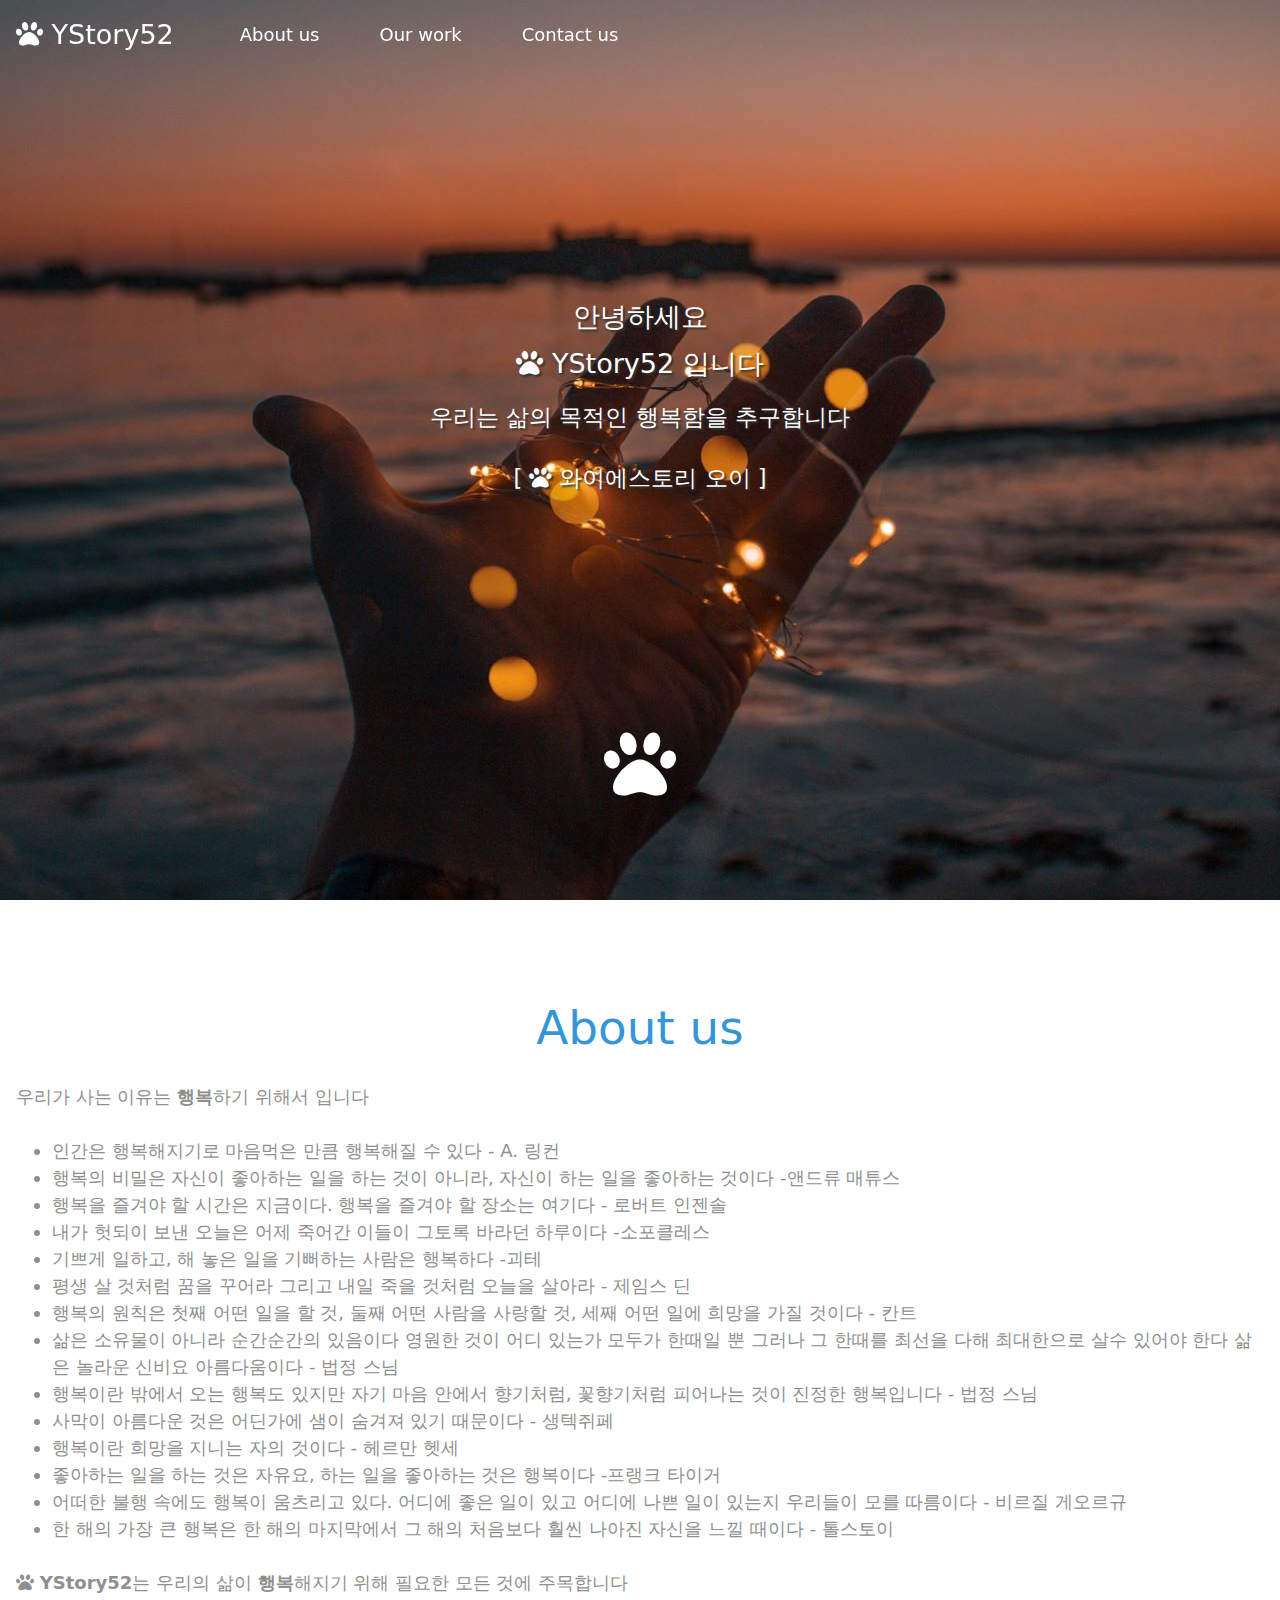
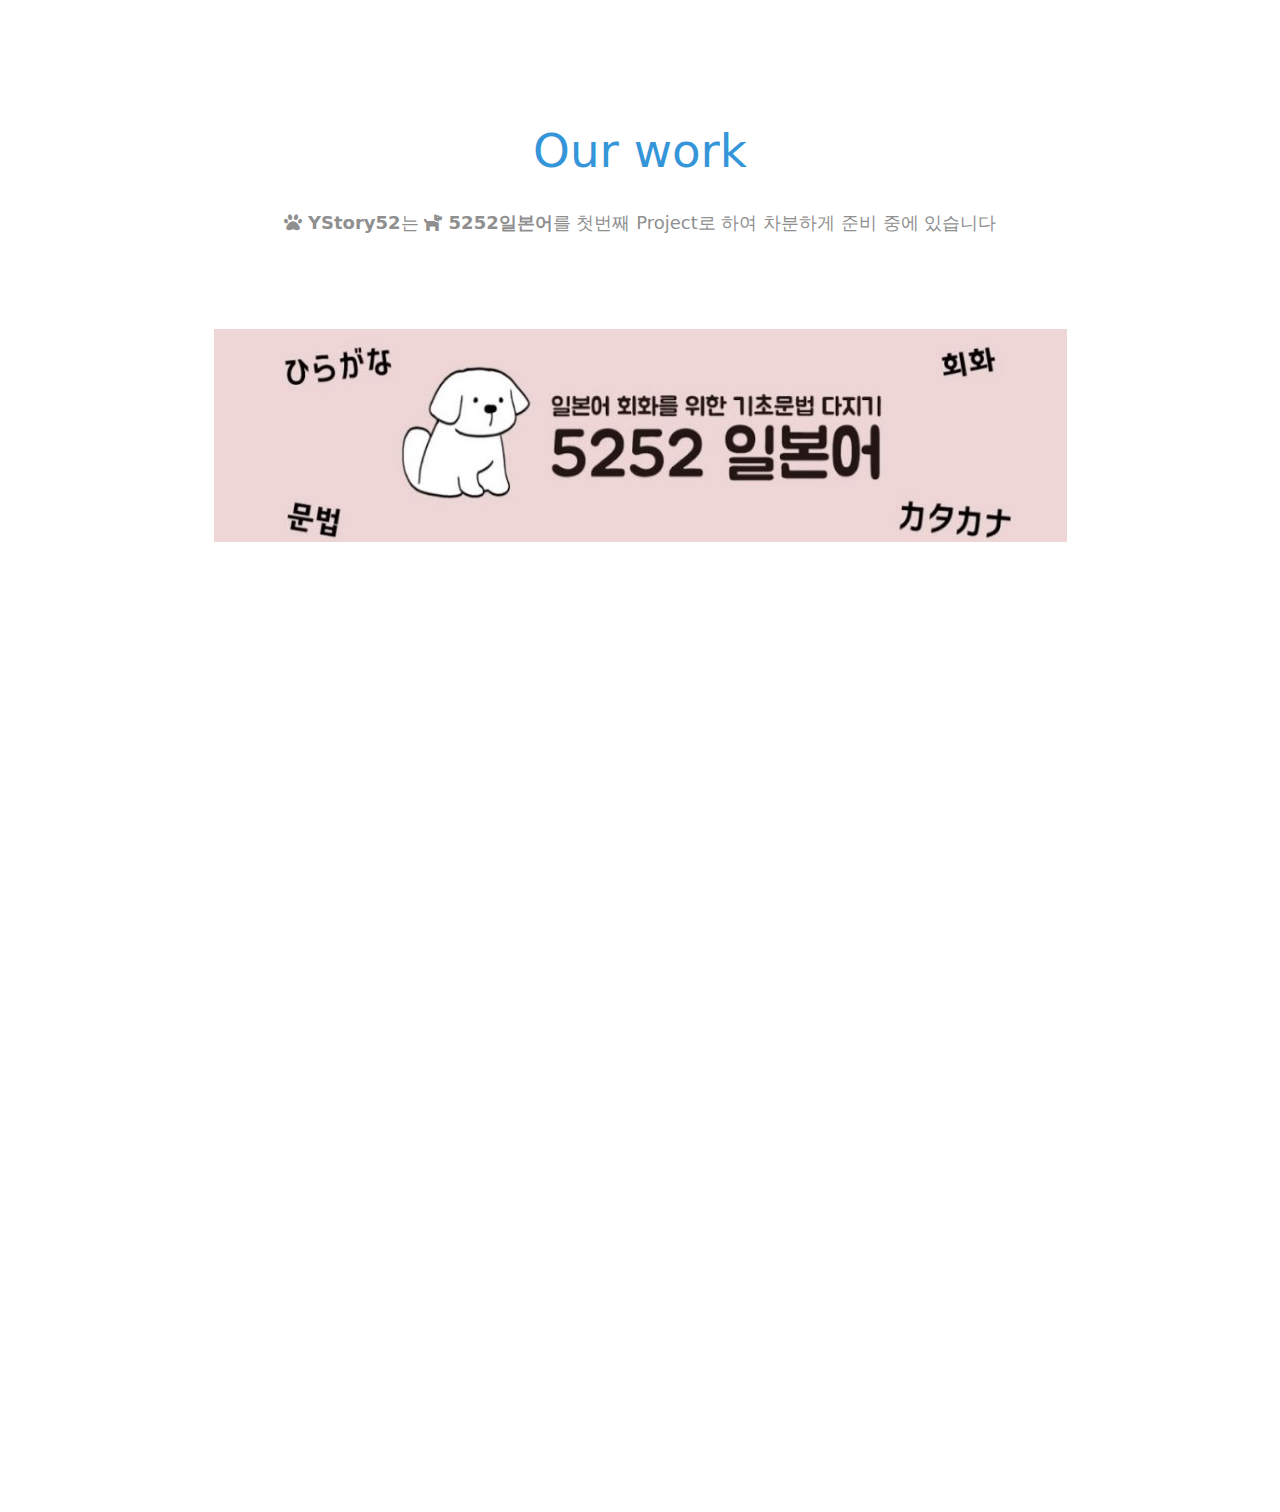
==== commit ef626ce9: "Version 210414" ====
--- a/index.html
+++ b/index.html
@@ -4,7 +4,7 @@
   <head>
 
     <meta charset="UTF-8" />
-    <meta name="viewport" content="width=device-width, initial-scale=1.0" />
+    <meta name="viewport" content="width=device-width, initial-scale=1.0, user-scalable=0" />
     <meta http-equiv="X-UA-Compatible" content="ie=edge" />
     <meta name="description" content="YStory52 HomePage입니다">
     <meta name="author" content="">
@@ -25,12 +25,12 @@
     <meta name="twitter:image" content="https://www.ystory52.com/assets/images/YStory52-1.jpg">
     <meta name="twitter:domain" content="https://www.ystory52.com">
 
-    <link rel="stylesheet" href="fontawesome-5.5/css/all.min.css" />
-    <link rel="stylesheet" href="slick/slick.css">
-    <link rel="stylesheet" href="slick/slick-theme.css">
-    <link rel="stylesheet" href="magnific-popup/magnific-popup.css">
-    <link rel="stylesheet" href="css/bootstrap.min.css" />
-    <link rel="stylesheet" href="css/templatemo-style.css" />
+    <link rel="stylesheet" href="./fontawesome-5.5/css/all.min.css" />
+    <link rel="stylesheet" href="./slick/slick.css">
+    <link rel="stylesheet" href="./slick/slick-theme.css">
+    <link rel="stylesheet" href="./magnific-popup/magnific-popup.css">
+    <link rel="stylesheet" href="./css/bootstrap.css" />
+    <link rel="stylesheet" href="./css/templatemo-style.css" />
 
     <link rel="shortcut icon" type="image/x-icon" href="img/YStory-favicon1.png">
 
@@ -51,7 +51,7 @@
       <!-- Navigation -->
       <nav class="navbar navbar-expand-md tm-navbar" id="tmNav">              
         <div class="container">   
-          <div class="tm-next">
+          <div class="tm-next navbar-brand mr-5">
             <a href="#hero" class="navbar-brand"><i class="fas fa-1x fa-paw"></i> YStory52</a>
           </div>             
           
@@ -59,6 +59,7 @@
           aria-controls="navbarSupportedContent" aria-expanded="false" aria-label="Toggle navigation">
             <i class="fas fa-bars navbar-toggler-icon"></i>
           </button>
+
           <div class="collapse navbar-collapse" id="navbarSupportedContent">
             <ul class="navbar-nav ml-auto">
               <li class="nav-item">
@@ -77,30 +78,31 @@
       
       <div class="text-center tm-hero-text-container">
         <div class="tm-hero-text-container-inner">
-          <h2 class="tm-hero-title" style="font-size: 2.0rem; line-height: 175%;">
-            안녕하세요<br><i class="fas fa-1x fa-paw"></i> YStory52 입니다<br>우리는 삶의 목적인 행복함을 추구합니다</h2>
-          <a class="tm-hero-subtitle" style="font-size: 1.5rem">[ <i class="fas fa-1x fa-paw"></i> 와이에스토리 오이 ]</a>
+          <h2 class="tm-hero-title" style="font-size: 1.5rem; line-height: 175%;">
+            안녕하세요<br><i class="fas fa-1x fa-paw"></i> YStory52 입니다</h2>
+          <p class="tm-hero-title" style="font-size: 1.25rem">우리는 삶의 목적인 행복함을 추구합니다</p> 
+          <p class="tm-hero-title" style="font-size: 1.25rem">[ <i class="fas fa-1x fa-paw"></i> 와이에스토리 오이 ]</p>
         </div>        
       </div>
 
       <div class="tm-next tm-intro-next">
-        <a href="#About" class="text-center tm-down-arrow-link" style="color: white;">
-          <i class="fas fa-5x fa-paw"></i>
+        <a href="#About" class="text-center tm-down-arrow-link">
+          <i class="fas fa-4x fa-paw"></i>
         </a>
       </div>      
     </section>
 
     <section id="About" class="tm-section-pad-top">
-      <div class="container">
+      <div class="container" >
         <div class="row">
 
-          <div class="col-lg-11">
-            <div class="tm-intro-text-container" >
-              <h2 class="tm-text-primary mb-4 tm-section-title">About us</h2>
-              <p class="mb-4 tm-intro-text">
+          <div class="col-12">
+            <div class="tm-intro-text-container">
+              <h2 class="tm-text-primary mb-4 tm-section-title text-center">About us</h2>
+              <p class="tm-intro-text mb-4">
                   우리가 사는 이유는 <strong>행복</strong>하기 위해서 입니다 
               </p>
-              <ul class="mb-5 tm-intro-text">
+              <ul class="tm-intro-text mb-4">
                 <li>인간은 행복해지기로 마음먹은 만큼 행복해질 수 있다 - A. 링컨</li>
                 <li>행복의 비밀은 자신이 좋아하는 일을 하는 것이 아니라, 자신이 하는 일을 좋아하는 것이다 -앤드류 매튜스</li>
                 <li>행복을 즐겨야 할 시간은 지금이다. 행복을 즐겨야 할 장소는 여기다 - 로버트 인젠솔</li> 
@@ -118,7 +120,7 @@
                 <li>한 해의 가장 큰 행복은 한 해의 마지막에서 그 해의 처음보다 훨씬 나아진 자신을 느낄 때이다 - 톨스토이</li> 
 
                </ul>
-              <p class="mb-5 tm-intro-text">
+              <p class="tm-intro-text mb-4">
                 <i class="fas fa-1x fa-paw"></i> <strong>YStory52</strong>는 우리의 삶이 <strong>행복</strong>해지기 위해 필요한 모든 것에 주목합니다
               </p>
             </div>
@@ -129,7 +131,7 @@
 
     <section id="work" class="tm-section-pad-top">
       <div class="container tm-container-gallery">
-        <div class="row">
+        <div class="row" >
           <div class="text-center col-12">
             <h2 class="tm-text-primary tm-section-title mb-4">Our work</h2>
             <p class="mx-auto tm-work-description">
@@ -140,18 +142,11 @@
 
         <div class="row">
           <div class="col-12">
-              <div class="mx-auto tm-gallery-container">
-                  <div class="grid tm-gallery">
-                    <a href="img/5252japanes.jpeg">
-                      <figure class="effect-honey tm-gallery-item">
-                        <img src="img/5252japanes.png" alt="Image" class="img-fluid">
-                      </figure>
-                    </a>
-                  </div>
-              </div>
+            <div class="mx-auto tm-gallery-container text-center">
+              <a href="https://oyee52.info"><img class="img-fluid" src="img/5252japanes.jpeg" alt=""></a>
+            </div>
           </div>
         </div>  
-
       </div>
     </section>
 
@@ -160,33 +155,34 @@
       <div class="container tm-container-contact">
         <div class="row">
           <div class="col-12">
-            <h2 class="mb-4 tm-section-title">Contact us</h2>
+            <h2 class="mb-3 tm-section-title">Contact us</h2>
             <div class="mb-5 tm-underline">
-              <div class="tm-underline-inner"></div>
+              <!-- <div class="tm-underline-inner"></div> -->
             </div>
           </div>
           <div class="col-sm-12 col-md-6 d-flex align-items-center tm-contact-item">
-            <a class="tm-contact-item-link">
+            <a class="tm-contact-item-link text-decoration-none">
               <i class="fas fa-3x fa-address-card mr-4"></i>
-              <span class="mb-0">(06577) 서울특별시 서초구<br>사평대로 28길 60 A동 502호</span>
+              <span class="mb-0 ps-2">(06577) 서울특별시 서초구<br>사평대로 28길 60 A동 502호</span>
             </a>              
           </div>
           <div class="col-sm-12 col-md-6 d-flex align-items-center tm-contact-item">
-            <a href="mailto:och0902@outlook.kr" class="tm-contact-item-link">
+            <a href="mailto:och0902@outlook.kr" class="tm-contact-item-link text-decoration-none">
               <i class="fas fa-3x fa-envelope mr-4"></i>
-              <span class="mb-0">och0902@outlook.kr</span>
+              <span class="mb-0 ps-2">och0902@outlook.kr</span>
             </a>              
           </div>
           <div class="col-sm-12 col-md-6 d-flex align-items-center tm-contact-item">
-            <a href="https://oyee52.info" class="tm-contact-item-link">
+            <a href="https://oyee52.info" class="tm-contact-item-link text-decoration-none">
               <i class="fas fa-3x fa-dog mr-4"></i>
-              <span class="mb-0">5252일본어 홈페이지</span>
+              <span class="mb-0 ps-2">5252일본어 홈페이지</span>
             </a>              
           </div>
           <div class="col-sm-12 col-md-6 d-flex align-items-center tm-contact-item">
-            <a href="https://youtube.com/channel/UCjWyr9-l4KihKyi0b1WXpPA" target="_blank" class="tm-contact-item-link">
+            <a href="https://youtube.com/channel/UCjWyr9-l4KihKyi0b1WXpPA" target="_blank" 
+              class="tm-contact-item-link text-decoration-none">
               <i class="fas fa-3x fa-play-circle mr-4"></i>
-              <span class="mb-0">YouTube 5252일본어</span>
+              <span class="mb-0 ps-2">YouTube 5252일본어</span>
             </a>              
           </div>
 
@@ -199,7 +195,7 @@
             
         </div>
       </div>
-      <footer class="text-center small tm-footer">
+      <footer class="text-center tm-footer">
         <p class="mb-0">
           Copyright &copy; 2021 <i class="fas fa-1x fa-paw"></i> YStory52. All Rights Reserved.
         </p>
--- a/css/templatemo-style.css
+++ b/css/templatemo-style.css
@@ -17,7 +17,7 @@
   overflow-x: hidden;
 }
 a {
-  transition: all 0.3s ease;
+  transition: all 0.5s ease;
 }
 
 a:hover,
@@ -25,6 +25,16 @@
   text-decoration: none;
 }
 
+a:hover {
+  transform: scale(1.05);
+  transition: all 0.5s ease;
+}
+
+.tm-gallery-container img:hover {
+  transform: scale(1.05);
+  transition: all 0.5s ease;
+}
+
 a:focus {
   outline: none;
 }
@@ -34,11 +44,13 @@
 }
 
 .btn:hover {
-  background-color: #ced4da;
+  background-color: #3496d8;
+  transform: scale(1.05);
+  transition: all 0.5s ease;
 }
 
 .tm-section-pad-top {
-  padding-top: 135px;
+  padding-top: 100px;
 }
 
 .tm-text-primary {
@@ -59,7 +71,7 @@
 .tm-btn-primary:hover,
 .tm-btn-primary:focus {
   color: white;
-  background-color: #73c1f6;
+  background-color: #3496d8;
 }
 
 /* Navbar */
@@ -69,7 +81,7 @@
   width: 100%;
   z-index: 1000;
   background-color: transparent;
-  transition: all 0.3s ease;
+  transition: all 0.5s ease;
 }
 
 .tm-navbar.scroll {
@@ -85,6 +97,8 @@
 
 .navbar-brand:hover,
 .tm-navbar.scroll .navbar-brand:hover {
+  transform: scale(1.05);
+  transition: all 0.5s ease;
   color: #3496d8;
 }
 
@@ -108,6 +122,8 @@
 .tm-navbar.scroll .tm-nav-link.current,
 .tm-nav-link:hover {
   color: #3496d8;
+  transform: scale(1.05);
+  transition: all 0.5s ease;
 }
 
 .navbar-toggler {
@@ -217,6 +233,12 @@
   background: #3496d8;
 }
 
+.tm-down-arrow-link {
+  color: white;
+}
+.tm-down-arrow-link:hover {
+  color: #3496d8;
+}
 /* About */
 
 .tm-section-title {
@@ -365,7 +387,8 @@
 
 figure.effect-honey:hover img {
   /* opacity: 0.5; */
-  transform: scale(1.1);
+  transform: scale(1.05);
+  transition: all 0.5s ease;
 }
 
 figure.effect-honey figcaption::before {
@@ -424,7 +447,7 @@
   min-height: 850px;
   position: relative;
   padding-bottom: 50px;
-  padding-top: 160px;
+  padding-top: 150px;
 }
 
 .tm-underline {
@@ -440,7 +463,7 @@
 }
 
 .tm-contact-item {
-  margin-bottom: 75px;
+  margin-bottom: 50px;
 }
 
 .tm-contact-item-link {
@@ -451,7 +474,7 @@
 .tm-contact-item-link i,
 .tm-contact-item-link span {
   color: white;
-  transition: all 0.3s ease;
+  transition: all 0.5s ease;
 }
 
 .tm-contact-item-link:hover i,
@@ -489,7 +512,7 @@
 
 .tm-footer {
   position: absolute;
-  bottom: 35px;
+  bottom: 90px;
   left: 0;
   right: 0;
   padding: 0 15px;
@@ -511,7 +534,7 @@
 
 @media (min-width: 768px) {
   .tm-intro-text-container {
-    padding-left: 65px;
+    padding-left: 0px;
   }
 
   .navbar-expand-md .navbar-nav .nav-link {
@@ -536,7 +559,7 @@
 
 @media (max-width: 991px) {
   .tm-intro-text-container {
-    padding-left: 15px;
+    padding-left: 0px;
     padding-top: 30px;
     max-width: 600px;
     margin-left: auto;
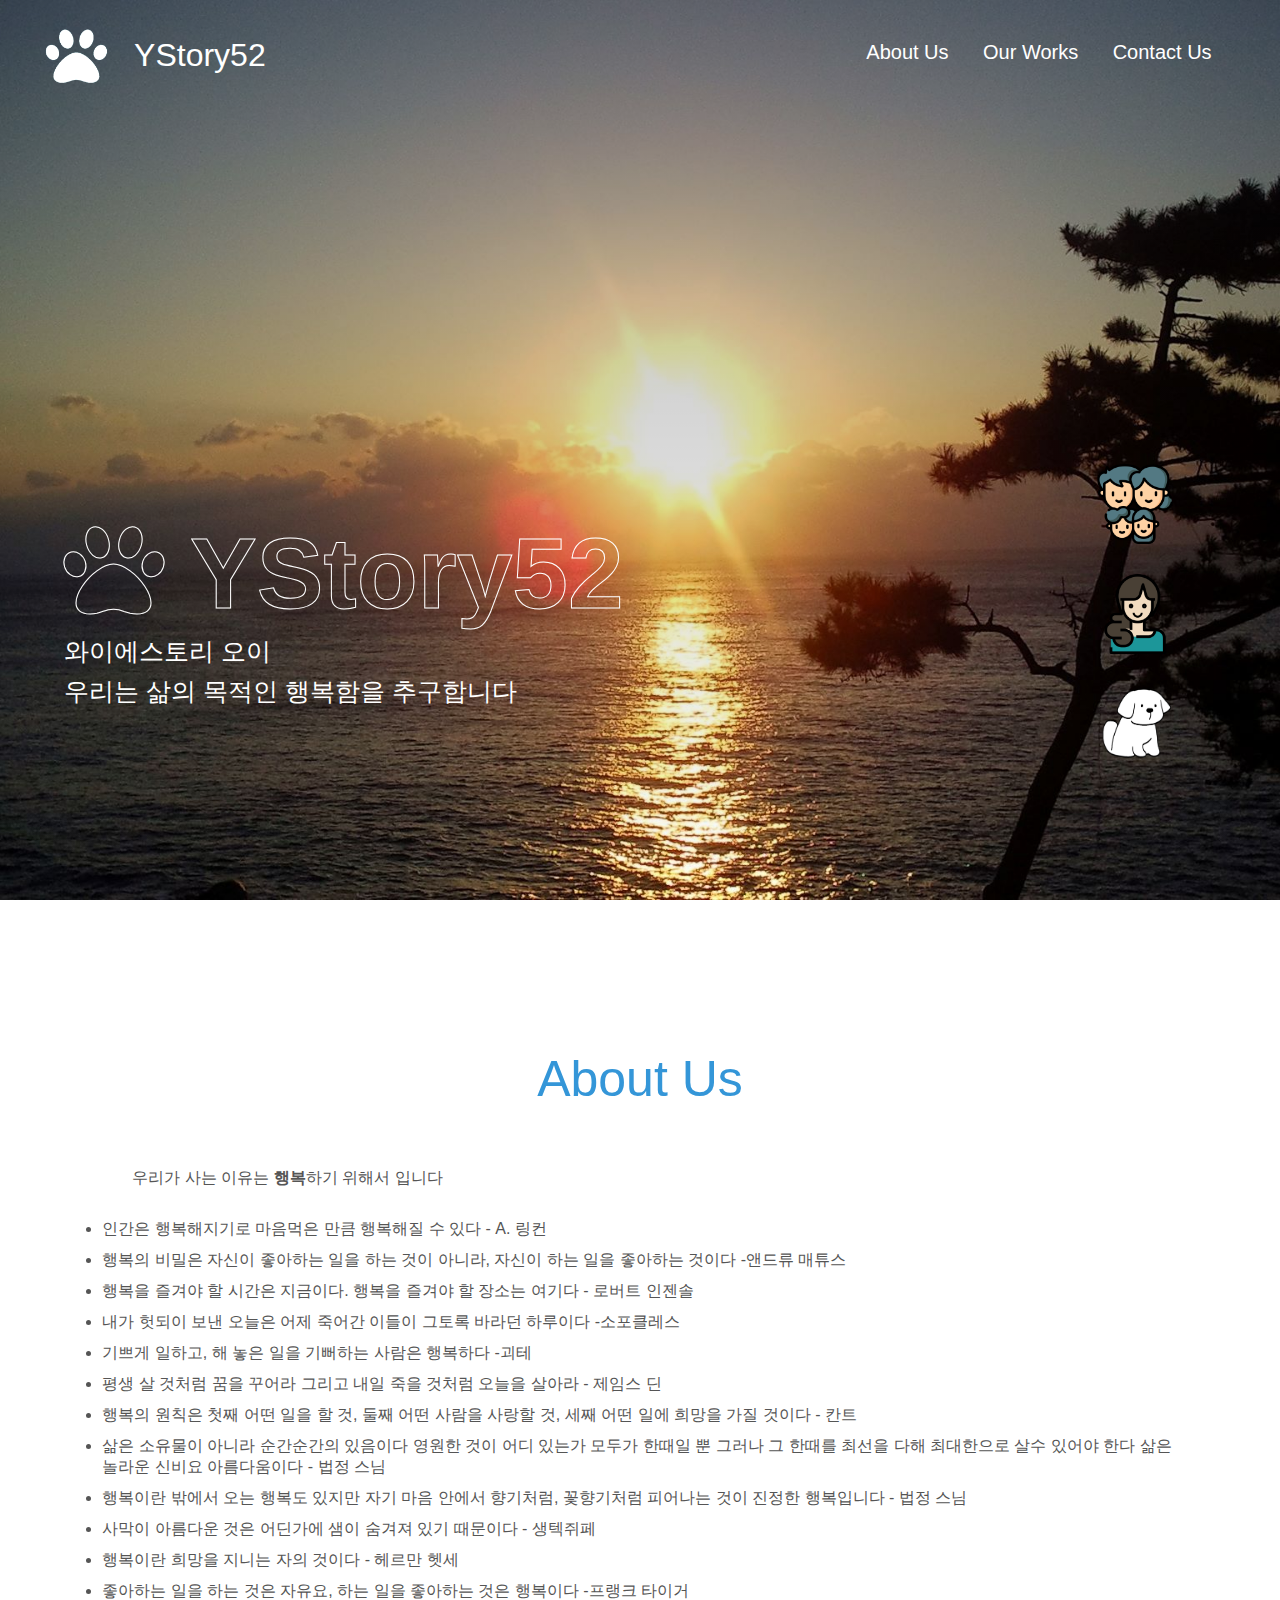
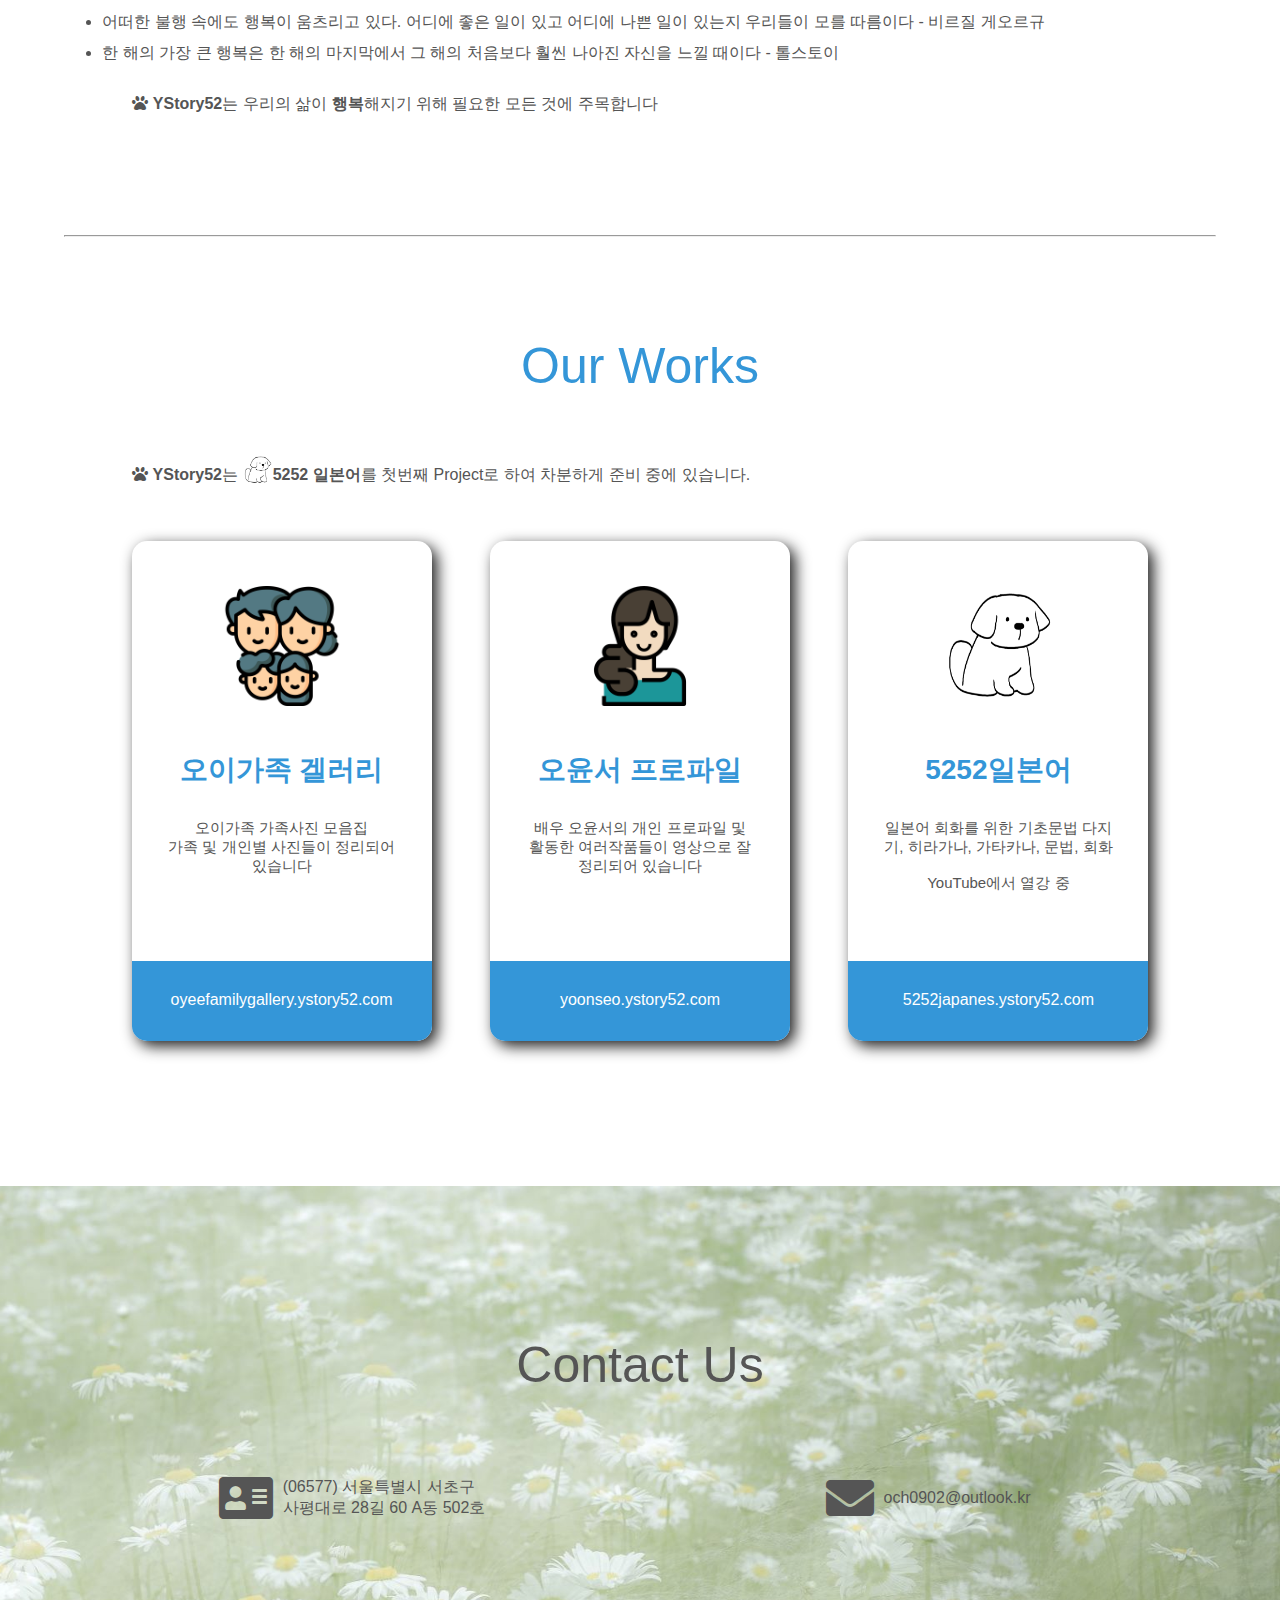
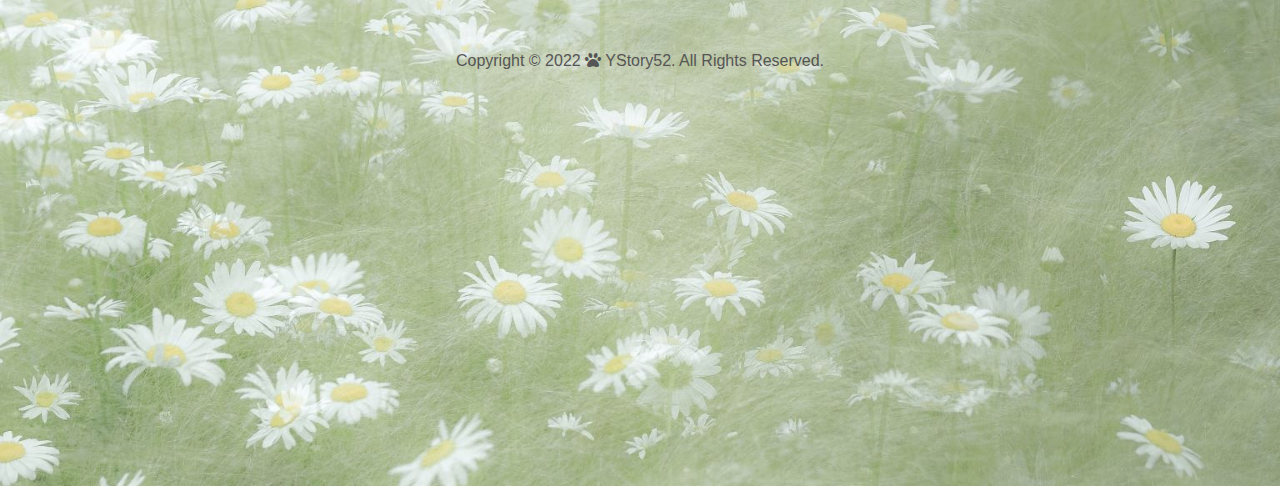
==== commit 93acca9e: "Version 220131" ====
--- a/index.html
+++ b/index.html
@@ -1,358 +1,188 @@
 <!DOCTYPE html>
 <html lang="ko">
 
-  <head>
+<head>
+   <meta charset="UTF-8" />
+   <meta name="viewport" content="width=device-width, initial-scale=1.0, user-scalable=0" />
+   <meta http-equiv="X-UA-Compatible" content="ie=edge" />
+   <meta name="description" content="YStory52 HomePage입니다">
+   <meta name="author" content="">
+   
+   <title>YStory52 HomePage</title>
 
-    <meta charset="UTF-8" />
-    <meta name="viewport" content="width=device-width, initial-scale=1.0, user-scalable=0" />
-    <meta http-equiv="X-UA-Compatible" content="ie=edge" />
-    <meta name="description" content="YStory52 HomePage입니다">
-    <meta name="author" content="">
-    <link href="https://fonts.googleapis.com/css?family=Raleway:100,200,300,400,500,600,700,800,900&display=swap" rel="stylesheet">
-    
-    <title>YStory52 HomePage</title>
+   <meta name="google-site-verification" content="6cnYH7SvHZao7HGZzcLmd3u_p6U_MurQQP-c1ERcsBk" />
+   <meta property="og:type" content="website"> 
+   <meta property="og:title" content="YStory52 HomePage">
+   <meta property="og:description" content="우리는 YStory52 [와이스토리오이] 입니다">
+   <meta property="og:image" content="https://www.ystory52.com/assets/images/YStory52-2.jpg">
+   <meta property="og:url" content="https://www.ystory52.com">
 
-    <meta name="google-site-verification" content="6cnYH7SvHZao7HGZzcLmd3u_p6U_MurQQP-c1ERcsBk" />
-    <meta property="og:type" content="website"> 
-    <meta property="og:title" content="YStory52 HomePage">
-    <meta property="og:description" content="우리는 YStory52 [와이스토리오이] 입니다">
-    <meta property="og:image" content="https://www.ystory52.com/assets/images/YStory52-1.jpg">
-    <meta property="og:url" content="https://www.ystory52.com">
+   <meta name="twitter:card" content="YStory52">
+   <meta name="twitter:title" content="YStory52 Homepage">
+   <meta name="twitter:description" content="우리는 YStory52 [와이스토리오이] 입니다">
+   <meta name="twitter:image" content="https://www.ystory52.com/assets/images/YStory52-2.jpg">
+   <meta name="twitter:domain" content="https://www.ystory52.com">
 
-    <meta name="twitter:card" content="YStory52">
-    <meta name="twitter:title" content="YStory52 Homepage">
-    <meta name="twitter:description" content="우리는 YStory52 [와이스토리오이] 입니다">
-    <meta name="twitter:image" content="https://www.ystory52.com/assets/images/YStory52-1.jpg">
-    <meta name="twitter:domain" content="https://www.ystory52.com">
+   <link rel="stylesheet" href="./fontawesome-5.5/css/all.min.css">
+   <link rel="stylesheet" href="css/style.css">
+   <link rel="shortcut icon" type="image/x-icon" href="img/YStory52-logo2.png">
 
-    <link rel="stylesheet" href="./fontawesome-5.5/css/all.min.css" />
-    <link rel="stylesheet" href="./slick/slick.css">
-    <link rel="stylesheet" href="./slick/slick-theme.css">
-    <link rel="stylesheet" href="./magnific-popup/magnific-popup.css">
-    <link rel="stylesheet" href="./css/bootstrap.css" />
-    <link rel="stylesheet" href="./css/templatemo-style.css" />
-
-    <link rel="shortcut icon" type="image/x-icon" href="img/YStory-favicon1.png">
-
-    <!-- Global site tag (gtag.js) - Google Analytics -->
-    <script async src="https://www.googletagmanager.com/gtag/js?id=GA_MEASUREMENT_ID"></script>
-    <script>
+   <!-- Global site tag (gtag.js) - Google Analytics -->
+   <script async src="https://www.googletagmanager.com/gtag/js?id=GA_MEASUREMENT_ID"></script>
+   <script>
       window.dataLayer = window.dataLayer || [];
       function gtag(){dataLayer.push(arguments);}
       gtag('js', new Date());
       gtag('config', 'GA_MEASUREMENT_ID');
-    </script>
-    <!-- End of Global site tag (gtag.js) - Google Analytics -->
+   </script>
+   <!-- End of Global site tag (gtag.js) - Google Analytics -->
+</head>
 
-  </head>
-  <body>    
-    <!-- Hero section -->
-    <section id="hero" class="text-white tm-font-big tm-parallax">
-      <!-- Navigation -->
-      <nav class="navbar navbar-expand-md tm-navbar" id="tmNav">              
-        <div class="container">   
-          <div class="tm-next navbar-brand mr-5">
-            <a href="#hero" class="navbar-brand"><i class="fas fa-1x fa-paw"></i> YStory52</a>
-          </div>             
-          
-          <button class="navbar-toggler" type="button" data-toggle="collapse" data-target="#navbarSupportedContent" 
-          aria-controls="navbarSupportedContent" aria-expanded="false" aria-label="Toggle navigation">
-            <i class="fas fa-bars navbar-toggler-icon"></i>
-          </button>
+<body>
+   <a name="Header"></a>
+   <div class="header">
+      <navbar>
+         <a href="#Header">
+            <div class="logo">
+               <img src="img/YStory52-logo.png">
+               <h1>YStory52</h1>
+            </div>
+         </a>
+         <div class="menu">
+            <ul id="menuList">
+               <li><a href="#About">About Us</a></li>
+               <li><a href="#OurWorks">Our Works</a></li>
+               <li><a href="#ContactUs">Contact Us</a></li>
+            </ul>
+         </div>
+         <img src="img/menu.png" class="menuIcon" onclick="toggleMenu();">
+      </navbar>
 
-          <div class="collapse navbar-collapse" id="navbarSupportedContent">
-            <ul class="navbar-nav ml-auto">
-              <li class="nav-item">
-                <a class="nav-link tm-nav-link" href="#About">About us</a>
-              </li>
-              <li class="nav-item">
-                <a class="nav-link tm-nav-link" href="#work">Our work</a>
-              </li>
-              <li class="nav-item">
-                <a class="nav-link tm-nav-link" href="#contact">Contact us</a>
-              </li>                    
-            </ul>
-          </div>        
-        </div>
-      </nav>
-      
-      <div class="text-center tm-hero-text-container">
-        <div class="tm-hero-text-container-inner">
-          <h2 class="tm-hero-title" style="font-size: 1.5rem; line-height: 175%;">
-            안녕하세요<br><i class="fas fa-1x fa-paw"></i> YStory52 입니다</h2>
-          <p class="tm-hero-title" style="font-size: 1.25rem">우리는 삶의 목적인 행복함을 추구합니다</p> 
-          <p class="tm-hero-title" style="font-size: 1.25rem">[ <i class="fas fa-1x fa-paw"></i> 와이에스토리 오이 ]</p>
-        </div>        
+      <div class="we-are">
+         <div class="col-1">
+            <h1><i class="fas fa-1x fa-paw"></i> YStory52</h1>
+            <h2>와이에스토리 오이</h2>
+            <h2>우리는 삶의 목적인 <strong>행복함</strong>을 추구합니다</h2>
+         </div>
+         <div class="col-2">
+            <a href="https://oyeefamilygallery.ystory52.com"><img src="img/oyeeFamilyGallery.png"></a>
+            <a href="https://yoonseo.ystory52.com"><img src="img/yoonseoProfile.png"></a>
+            <a href="https://5252japanes.ystory52.com"><img src="img/5252Japanes.png"></a>
+         </div>
       </div>
+   </div>
 
-      <div class="tm-next tm-intro-next">
-        <a href="#About" class="text-center tm-down-arrow-link">
-          <i class="fas fa-4x fa-paw"></i>
-        </a>
-      </div>      
-    </section>
+   <script>
+      let menuList = document.getElementById("menuList") ;
+      menuList.style.height = "0px";
 
-    <section id="About" class="tm-section-pad-top">
-      <div class="container" >
-        <div class="row">
+      function toggleMenu() {
+         if (menuList.style.height  == "0px") {
+            menuList.style.height = "120px";
+         } else {
+            menuList.style.height  = "0px";
+         }
+      };
+   </script>
 
-          <div class="col-12">
-            <div class="tm-intro-text-container">
-              <h2 class="tm-text-primary mb-4 tm-section-title text-center">About us</h2>
-              <p class="tm-intro-text mb-4">
-                  우리가 사는 이유는 <strong>행복</strong>하기 위해서 입니다 
-              </p>
-              <ul class="tm-intro-text mb-4">
-                <li>인간은 행복해지기로 마음먹은 만큼 행복해질 수 있다 - A. 링컨</li>
-                <li>행복의 비밀은 자신이 좋아하는 일을 하는 것이 아니라, 자신이 하는 일을 좋아하는 것이다 -앤드류 매튜스</li>
-                <li>행복을 즐겨야 할 시간은 지금이다. 행복을 즐겨야 할 장소는 여기다 - 로버트 인젠솔</li> 
-                <li>내가 헛되이 보낸 오늘은 어제 죽어간 이들이 그토록 바라던 하루이다 -소포클레스</li>
-                <li>기쁘게 일하고, 해 놓은 일을 기뻐하는 사람은 행복하다 -괴테</li>
-                <li>평생 살 것처럼 꿈을 꾸어라 그리고 내일 죽을 것처럼 오늘을 살아라 - 제임스 딘</li>
-                <li>행복의 원칙은 첫째 어떤 일을 할 것, 둘째 어떤 사람을 사랑할 것, 세째 어떤 일에 희망을 가질 것이다 - 칸트</li>
-                <li>삶은 소유물이 아니라 순간순간의 있음이다 영원한 것이 어디 있는가 모두가 한때일 뿐 그러나 그 한때를 
-                    최선을 다해 최대한으로 살수 있어야 한다 삶은 놀라운 신비요 아름다움이다 - 법정 스님</li>
-                <li>행복이란 밖에서 오는 행복도 있지만 자기 마음 안에서 향기처럼, 꽃향기처럼 피어나는 것이 진정한 행복입니다 - 법정 스님</li>
-                <li>사막이 아름다운 것은 어딘가에 샘이 숨겨져 있기 때문이다 - 생텍쥐페</li>
-                <li> 행복이란 희망을 지니는 자의 것이다 - 헤르만 헷세</li>
-                <li>좋아하는 일을 하는 것은 자유요, 하는 일을 좋아하는 것은 행복이다 -프랭크 타이거</li>
-                <li>어떠한 불행 속에도 행복이 움츠리고 있다. 어디에 좋은 일이 있고 어디에 나쁜 일이 있는지 우리들이 모를 따름이다 - 비르질 게오르규</li>
-                <li>한 해의 가장 큰 행복은 한 해의 마지막에서 그 해의 처음보다 훨씬 나아진 자신을 느낄 때이다 - 톨스토이</li> 
+   <a name="About"></a>
+   <div class="about">
+      <h1>About Us</h1>
+      <p>우리가 사는 이유는 <strong>행복</strong>하기 위해서 입니다</p>
+      <ul>
+         <li>인간은 행복해지기로 마음먹은 만큼 행복해질 수 있다 - A. 링컨</li>
+         <li>행복의 비밀은 자신이 좋아하는 일을 하는 것이 아니라, 자신이 하는 일을 좋아하는 것이다 -앤드류 매튜스</li>
+         <li>행복을 즐겨야 할 시간은 지금이다. 행복을 즐겨야 할 장소는 여기다 - 로버트 인젠솔</li> 
+         <li>내가 헛되이 보낸 오늘은 어제 죽어간 이들이 그토록 바라던 하루이다 -소포클레스</li>
+         <li>기쁘게 일하고, 해 놓은 일을 기뻐하는 사람은 행복하다 -괴테</li>
+         <li>평생 살 것처럼 꿈을 꾸어라 그리고 내일 죽을 것처럼 오늘을 살아라 - 제임스 딘</li>
+         <li>행복의 원칙은 첫째 어떤 일을 할 것, 둘째 어떤 사람을 사랑할 것, 세째 어떤 일에 희망을 가질 것이다 - 칸트</li>
+         <li>삶은 소유물이 아니라 순간순간의 있음이다 영원한 것이 어디 있는가 모두가 한때일 뿐 그러나 그 한때를 
+            최선을 다해 최대한으로 살수 있어야 한다 삶은 놀라운 신비요 아름다움이다 - 법정 스님</li>
+         <li>행복이란 밖에서 오는 행복도 있지만 자기 마음 안에서 향기처럼, 꽃향기처럼 피어나는 것이 진정한 행복입니다 - 법정 스님</li>
+         <li>사막이 아름다운 것은 어딘가에 샘이 숨겨져 있기 때문이다 - 생텍쥐페</li>
+         <li> 행복이란 희망을 지니는 자의 것이다 - 헤르만 헷세</li>
+         <li>좋아하는 일을 하는 것은 자유요, 하는 일을 좋아하는 것은 행복이다 -프랭크 타이거</li>
+         <li>어떠한 불행 속에도 행복이 움츠리고 있다. 어디에 좋은 일이 있고 어디에 나쁜 일이 있는지 우리들이 모를 따름이다 - 비르질 게오르규</li>
+         <li>한 해의 가장 큰 행복은 한 해의 마지막에서 그 해의 처음보다 훨씬 나아진 자신을 느낄 때이다 - 톨스토이</li> 
+      </ul>
+      <p><i class="fas fa-1x fa-paw"></i> <strong>YStory52</strong>는 우리의 삶이 <strong>행복</strong>해지기 위해 필요한 모든 것에 주목합니다</p>
+   </div>
 
-               </ul>
-              <p class="tm-intro-text mb-4">
-                <i class="fas fa-1x fa-paw"></i> <strong>YStory52</strong>는 우리의 삶이 <strong>행복</strong>해지기 위해 필요한 모든 것에 주목합니다
-              </p>
-            </div>
-          </div>
-        </div>
+   <hr>
+
+   <a name="OurWorks"></a>
+   <div class="our-works">
+      <h1>Our Works</h1>
+      <p><strong><i class="fas fa-1x fa-paw"></i> YStory52</strong>는 
+         <img src="img/5252Japanes.png"><strong>5252 일본어</strong>를 첫번째 Project로 하여 차분하게 준비 중에 있습니다.</p>
+      <div class="row">
+         <div class="col">
+
+            <a href="https://oyeefamilygallery.ystory52.com">
+               <div class="project">
+                  <div class="pjt-logo2"></div>
+                  <div class="pjt-title">
+                     <h2>오이가족 겔러리</h2>
+                     <p>오이가족 가족사진 모음집<br>
+                        가족 및 개인별 사진들이 정리되어 있습니다</p>
+                  </div>
+                  <div class="pjt-description">
+                     <p>oyeefamilygallery.ystory52.com</p>
+                  </div>
+               </div>
+            </a>
+
+            <a href="https://yoonseo.ystory52.com">
+               <div class="project">
+                  <div class="pjt-logo3"></div>
+                  <div class="pjt-title">
+                     <h2>오윤서 프로파일</h2>
+                     <p>배우 오윤서의 개인 프로파일 및 <br>
+                        활동한 여러작품들이 영상으로 잘 정리되어 있습니다</p>
+                  </div>
+                  <div class="pjt-description">
+                     <p>yoonseo.ystory52.com</p>
+                  </div>
+               </div>
+            </a>
+
+            <a href="https://5252japanes.ystory52.com">
+               <div class="project">
+                  <div class="pjt-logo1"></div>
+                  <div class="pjt-title">
+                     <h2>5252일본어</h2>
+                     <p>일본어 회화를 위한 기초문법 다지기, 히라가나, 가타카나, 문법, 회화<br><br>
+                        YouTube에서 열강 중</p>
+                  </div>
+                  <div class="pjt-description">
+                     <p>5252japanes.ystory52.com</p>
+                  </div>
+               </div>
+            </a>
+            
+         </div>
       </div>
-    </section>
+   </div>
 
-    <section id="work" class="tm-section-pad-top">
-      <div class="container tm-container-gallery">
-        <div class="row" >
-          <div class="text-center col-12">
-            <h2 class="tm-text-primary tm-section-title mb-4">Our work</h2>
-            <p class="mx-auto tm-work-description">
-              <i class="fas fa-1x fa-paw"></i><strong> YStory52</strong>는 <i class="fas fa-1x fa-dog"></i><strong> 5252일본어</strong>를 첫번째 Project로 하여 차분하게 준비 중에 있습니다
-            </p>
-          </div>            
-        </div>
+   <a name="ContactUs"></a>
+   <div class="footer">
+      <h1>Contact Us</h1>
+      <div class="row">
+         <div class="col">
+            <a><i class="fas fa-3x fa-address-card"></i>
+               <span>(06577) 서울특별시 서초구<br>사평대로 28길 60 A동 502호</span></a>              
+         </div>
+         <div class="col">
+            <a href="mailto:och0902@outlook.kr"><i class="fas fa-3x fa-envelope"></i>
+               <span class="mb-0 ps-2">och0902@outlook.kr</span></a>              
+         </div>
+      </div>
+      <div class="copyright">
+         <p>Copyright &copy; 2022 <i class="fas fa-1x fa-paw"></i> 
+            YStory52. All Rights Reserved.</p>
+      </div>
+   </div>
 
-        <div class="row">
-          <div class="col-12">
-            <div class="mx-auto tm-gallery-container text-center">
-              <a href="https://oyee52.info"><img class="img-fluid" src="img/5252japanes.jpeg" alt=""></a>
-            </div>
-          </div>
-        </div>  
-      </div>
-    </section>
-
-    <!-- Contact -->
-    <section id="contact" class="tm-section-pad-top tm-parallax-2">
-      <div class="container tm-container-contact">
-        <div class="row">
-          <div class="col-12">
-            <h2 class="mb-3 tm-section-title">Contact us</h2>
-            <div class="mb-5 tm-underline">
-              <!-- <div class="tm-underline-inner"></div> -->
-            </div>
-          </div>
-          <div class="col-sm-12 col-md-6 d-flex align-items-center tm-contact-item">
-            <a class="tm-contact-item-link text-decoration-none">
-              <i class="fas fa-3x fa-address-card mr-4"></i>
-              <span class="mb-0 ps-2">(06577) 서울특별시 서초구<br>사평대로 28길 60 A동 502호</span>
-            </a>              
-          </div>
-          <div class="col-sm-12 col-md-6 d-flex align-items-center tm-contact-item">
-            <a href="mailto:och0902@outlook.kr" class="tm-contact-item-link text-decoration-none">
-              <i class="fas fa-3x fa-envelope mr-4"></i>
-              <span class="mb-0 ps-2">och0902@outlook.kr</span>
-            </a>              
-          </div>
-          <div class="col-sm-12 col-md-6 d-flex align-items-center tm-contact-item">
-            <a href="https://oyee52.info" class="tm-contact-item-link text-decoration-none">
-              <i class="fas fa-3x fa-dog mr-4"></i>
-              <span class="mb-0 ps-2">5252일본어 홈페이지</span>
-            </a>              
-          </div>
-          <div class="col-sm-12 col-md-6 d-flex align-items-center tm-contact-item">
-            <a href="https://youtube.com/channel/UCjWyr9-l4KihKyi0b1WXpPA" target="_blank" 
-              class="tm-contact-item-link text-decoration-none">
-              <i class="fas fa-3x fa-play-circle mr-4"></i>
-              <span class="mb-0 ps-2">YouTube 5252일본어</span>
-            </a>              
-          </div>
-
-          <!-- <div class="col-sm-12 col-md-6 d-flex align-items-center tm-contact-item">
-            <form action="" method="get">
-              <input name="email" type="email" placeholder="Subscribe your email" class="tm-input" required />
-              <button type="submit" class="btn tm-btn-submit">Submit</button>
-            </form>
-          </div> -->
-            
-        </div>
-      </div>
-      <footer class="text-center tm-footer">
-        <p class="mb-0">
-          Copyright &copy; 2021 <i class="fas fa-1x fa-paw"></i> YStory52. All Rights Reserved.
-        </p>
-      </footer>
-    </section>
-
-    <script src="js/jquery-1.9.1.min.js"></script>     
-    <script src="slick/slick.min.js"></script>
-    <script src="magnific-popup/jquery.magnific-popup.min.js"></script>
-    <script src="js/jquery.singlePageNav.min.js"></script>     
-    <script src="js/bootstrap.min.js"></script> 
-    <script>
-
-    function getOffSet(){
-      var _offset = 450;
-      var windowHeight = window.innerHeight;
-
-      if(windowHeight > 500) {
-        _offset = 400;
-      } 
-      if(windowHeight > 680) {
-        _offset = 300
-      }
-      if(windowHeight > 830) {
-        _offset = 210;
-      }
-
-      return _offset;
-    }
-
-    function setParallaxPosition($doc, multiplier, $object){
-      var offset = getOffSet();
-      var from_top = $doc.scrollTop(),
-        bg_css = 'center ' +(multiplier * from_top - offset) + 'px';
-      $object.css({"background-position" : bg_css });
-    }
-
-      // Parallax function
-      // Adapted based on https://codepen.io/roborich/pen/wpAsm        
-    var background_image_parallax = function($object, multiplier, forceSet){
-      multiplier = typeof multiplier !== 'undefined' ? multiplier : 0.5;
-      multiplier = 1 - multiplier;
-      var $doc = $(document);
-        // $object.css({"background-attatchment" : "fixed"});
-
-      if(forceSet) {
-        setParallaxPosition($doc, multiplier, $object);
-      } else {
-        $(window).scroll(function(){          
-          setParallaxPosition($doc, multiplier, $object);
-        });
-      }
-    };
-
-    var background_image_parallax_2 = function($object, multiplier){
-      multiplier = typeof multiplier !== 'undefined' ? multiplier : 0.5;
-      multiplier = 1 - multiplier;
-      var $doc = $(document);
-      $object.css({"background-attachment" : "fixed"});
-      $(window).scroll(function(){
-        var firstTop = $object.offset().top,
-            pos = $(window).scrollTop(),
-            yPos = Math.round((multiplier * (firstTop - pos)) - 186);              
-
-        var bg_css = 'center ' + yPos + 'px';
-
-        $object.css({"background-position" : bg_css });
-      });
-    };
-      
-    $(function(){
-        // Hero Section - Background Parallax
-      background_image_parallax($(".tm-parallax"), 0.30, false);
-      background_image_parallax_2($("#contact"), 0.80);   
-        
-        // Handle window resize
-      window.addEventListener('resize', function(){
-        background_image_parallax($(".tm-parallax"), 0.30, true);
-      }, true);
-
-        // Detect window scroll and update navbar
-      $(window).scroll(function(e){          
-        if($(document).scrollTop() > 120) {
-          $('.tm-navbar').addClass("scroll");
-        } else {
-          $('.tm-navbar').removeClass("scroll");
-        }
-      });
-        
-        // Close mobile menu after click 
-      $('#tmNav a').on('click', function(){
-        $('.navbar-collapse').removeClass('show'); 
-      })
-
-        // Scroll to corresponding section with animation
-      $('#tmNav').singlePageNav();        
-        
-        // Add smooth scrolling to all links
-        // https://www.w3schools.com/howto/howto_css_smooth_scroll.asp
-      $("a").on('click', function(event) {
-        if (this.hash !== "") {
-          event.preventDefault();
-          var hash = this.hash;
-
-          $('html, body').animate({
-            scrollTop: $(hash).offset().top
-          }, 400, function(){
-            window.location.hash = hash;
-          });
-        } // End if
-      });
-
-        // Pop up
-      $('.tm-gallery').magnificPopup({
-        delegate: 'a',
-        type: 'image',
-        gallery: { enabled: true }
-      });
-
-        // Gallery
-      $('.tm-gallery').slick({
-        dots: true,
-        infinite: false,
-        slidesToShow: 5,
-        slidesToScroll: 2,
-        responsive: [
-        {
-          breakpoint: 1199,
-          settings: {
-            slidesToShow: 4,
-            slidesToScroll: 2
-          }
-        },
-        {
-          breakpoint: 991,
-          settings: {
-            slidesToShow: 3,
-            slidesToScroll: 2
-          }
-        },
-        {
-          breakpoint: 767,
-          settings: {
-            slidesToShow: 2,
-            slidesToScroll: 1
-          }
-        },
-        {
-          breakpoint: 480,
-          settings: {
-            slidesToShow: 1,
-            slidesToScroll: 1
-          }
-        }
-      ]
-      });
-    });
-    </script>
-  </body>
+</body>
 </html>--- a/css/style.css
+++ b/css/style.css
@@ -0,0 +1,378 @@
+* {
+   margin: 0;
+   padding: 0;
+   box-sizing: border-box;
+   font-family: sans-serif;
+   /* border: 1px solid red; */
+}
+.header {
+   width: 100%;
+   height: 100vh;
+   background-image: linear-gradient(rgba(0, 0, 0, 0.3), transparent), url(../img/ystory52-1.jpg);
+   background-size: cover;
+   background-position: center;
+   overflow: hidden;
+}
+navbar {
+   display: flex;
+   align-items: center;
+   margin: 2% 3%;
+}
+navbar a {
+   text-decoration: none;
+}
+.logo {
+   display: flex;
+   align-items: center;
+}
+.logo img {
+   height: 60px;
+   margin-right: 20px;
+}
+.logo h1 {
+   color: #fff;
+   font-weight: 500;
+   position: relative;
+}
+.menu {
+   flex: 1;
+   text-align: right;   
+   align-items: center;
+}
+#menuList {
+   margin-top: -15px;
+}
+#menuList li {
+   list-style: none;
+   display: inline-block;
+   margin-right: 30px;
+   position: relative;
+}
+#menuList li a {
+   text-decoration: none;
+   color: #fff;
+   font-size: 20px;
+   font-weight: 300;
+}
+.logo h1::after,
+#menuList li a::after {
+   content: '';
+   width: 0;
+   height: 3px;
+   position: absolute;
+   bottom: -5px;
+   left: 50%;
+   transform: translate(-50%);
+   background: #fff;
+   transition: 0.5s;
+}
+.logo h1:hover::after,
+#menuList li a:hover::after {
+   width: 50%;
+}
+.menuIcon {
+   height: 75px;
+   display: none;
+}
+.we-are {
+   display: flex;
+   justify-content: space-between;
+   align-items: center;
+}
+.col-1 {
+   margin-top: 45vh;
+   flex-basis: 70%;
+   margin-left: 5%;
+}
+.col-1 h1 {
+   color: #fff;
+   font-size: 100px;
+   color: transparent;
+   -webkit-text-stroke: 1px #fff;
+}
+.col-1 h2 {
+   color: #fff;
+   font-size: 25px;
+   line-height: 40px;
+   font-weight: 300;
+}
+.col-2 {
+   margin-top: 45vh;
+   flex-basis: 30%;
+   margin-right: 5%;
+   position: absolute;
+   right: 10px;
+}
+.col-2 img {
+   height: 80px;
+   display: block;
+   margin: 30px;
+}
+.about,
+.our-works {
+   width: 84%;
+   margin: auto;
+   color: #555;
+   margin-bottom: 120px;
+}
+.about {
+   margin-top: 150px;
+}
+.about h1,
+.our-works h1 {
+   margin-bottom: 60px;
+   text-align: center;
+   font-size: 50px;
+   font-weight: 300;
+   color: #3496d8;
+}
+.about p,
+.our-works p {
+   margin: 30px;
+}
+.about li {
+   margin: 10px 0;
+}
+hr {
+   width: 90%;
+   color: #ccc;
+   margin: 100px auto;
+}
+.our-works img {
+   height: 30px;
+   margin-bottom: -5px; 
+}
+.our-works .col {
+   display: flex;
+   justify-content: space-around;
+   align-items: center;
+}
+.our-works a {
+   text-decoration: none;
+}
+.project {
+   display: grid;
+   grid-template-columns: 300px;
+   grid-template-rows: 210px 210px 80px;
+   grid-template-areas: "image" "text" "stats";
+   border-radius: 15px;
+   box-shadow: 5px 5px 15px rgba(0,0,0,0.9);
+   text-align: center;
+   transition: 0.3s ease;
+   cursor: pointer;
+   margin: 25px 0;
+}
+.pjt-logo1 {
+   grid-area: image;
+   background: url("../img/5252Japanes.png");
+   background-size: 40%;
+   background-repeat: no-repeat;
+   background-position: center; 
+}
+.pjt-title {
+   grid-area: text;
+   /* margin: 10px; */
+}
+.pjt-title h2 {
+   font-size:28px;
+   color: #3496d8;
+}
+.pjt-title p {
+   color: #555;
+   font-size:15px;
+}
+.pjt-description {
+   grid-area: stats; 
+   border-bottom-left-radius: 15px;
+   border-bottom-right-radius: 15px;
+   background: #3496d8;
+}
+.pjt-description p {
+   display: flex;
+   align-items: center;
+   justify-content: center;
+   color: white;
+}
+.project:hover {
+   transform: scale(105%);
+   box-shadow: 5px 5px 15px rgba(0,0,0,0.6);
+}
+.pjt-logo2 {
+   grid-area: image;
+   background: url("../img/oyeeFamilyGallery.png");
+   background-size: 40%;
+   background-repeat: no-repeat;
+   background-position: center; 
+}
+.pjt-logo3 {
+   grid-area: image;
+   background: url("../img/yoonseoProfile.png");
+   background-size: 40%;
+   background-repeat: no-repeat;
+   background-position: center; 
+}
+.footer {
+   width: 100%;
+   height: 100vh;
+   background-image: url(../img/ystory52-2.jpg);
+   background-size: cover;
+   background-position: center;
+   overflow: hidden;
+}
+.footer h1 {
+   margin: 150px 0 50px 0;
+   text-align: center;
+   font-size: 50px;
+   font-weight: 300;
+   color: #555;
+}
+.footer .row {
+   width: 90%;
+   margin: auto;
+   display: flex;
+   align-items: center;
+   justify-content: center;
+}
+.footer .col {
+   flex-basis: 50%;
+   margin: 30px 0;
+}
+.footer a {   
+   display: flex;
+   align-items: center;
+   justify-content: center;
+   text-decoration: none;
+   color: #555;
+}
+.footer a i {
+   margin-right: 10px;
+}
+.footer .copyright {
+   width: 90%;
+   margin: 100px auto;
+}
+.footer .copyright p {
+   color: #555;
+   text-align: center;
+}
+
+
+@media only screen and (max-width: 1200px) {
+   .header {
+      height: 80vh;
+      /* position: relative; */
+   }
+   #menuList {
+      width: fit-content;
+      text-align: center;
+      background: transparent;
+      position: absolute;
+      top: 13%;
+      right: 3%;
+      z-index: 2; 
+   }
+   #menuList li {
+      display: block;
+      margin-top: 10px;
+      margin-bottom: 10px;
+      margin-right: 20px;
+   }
+   .menuIcon {
+      display: block;
+      cursor: pointer;
+   }
+   #menuList {
+      overflow: hidden;
+      transition: 0.5s;
+   }
+   .col-1 {
+      margin-top: 40vh;
+      margin-left: 5%;
+   }
+   .col-1 h1 {
+      font-size: 70px;
+   }
+   .col-1 h2 {
+      font-size: 20px;
+      line-height: 30px;
+   }
+   .col-2 {
+      margin-top: 35vh;
+   }
+   .col-2 img {
+      height: 65px;
+      margin: 25px 0;
+   }
+   .our-works .col {
+      display: block;
+   }
+   .project {
+      display: grid;
+      grid-template-columns: auto;
+      grid-template-rows: 240px 180px 80px;
+      margin: 45px 0;
+   }
+   .pjt-logo1,
+   .pjt-logo2,
+   .pjt-logo3 {
+      background-size: 20%;
+   }
+   .footer {
+      height: 80vh;
+   }
+   .footer .row {
+      display: block;
+   }
+}
+
+@media only screen and (max-width: 768px) {
+   .header {
+      height: 60vh;
+      padding: 0;
+   }
+   navbar {
+      padding: 5px 0;
+   }
+   .logo img {
+      height: 50px;
+      margin-right: 10px;
+   }
+   .logo h1 {
+      font-size: 30px;
+      font-weight: 400;
+   }
+   #menuList {
+      top: 11%;
+      right: 3%;
+   }
+   .we-are {
+      /* margin-top: 30vh; */
+   }
+   .col-1 {
+      margin-top: 28vh;
+      /* flex-basis: 90%; */
+      margin-left: 5%;
+   }
+   .col-1 h1 {
+      font-size: 40px;
+   }
+   .col-1 h2 {
+      font-size: 15px;
+      line-height: 25px;
+   }
+   .col-2 {
+      margin-top: 22vh;
+   }
+   .col-2 img {
+      height: 50px;
+      margin: 20px 0;
+   }
+   .pjt-logo1,
+   .pjt-logo2,
+   .pjt-logo3 {
+      background-size: 30%;
+   }
+   .header {
+      height: 60vh;
+   }
+}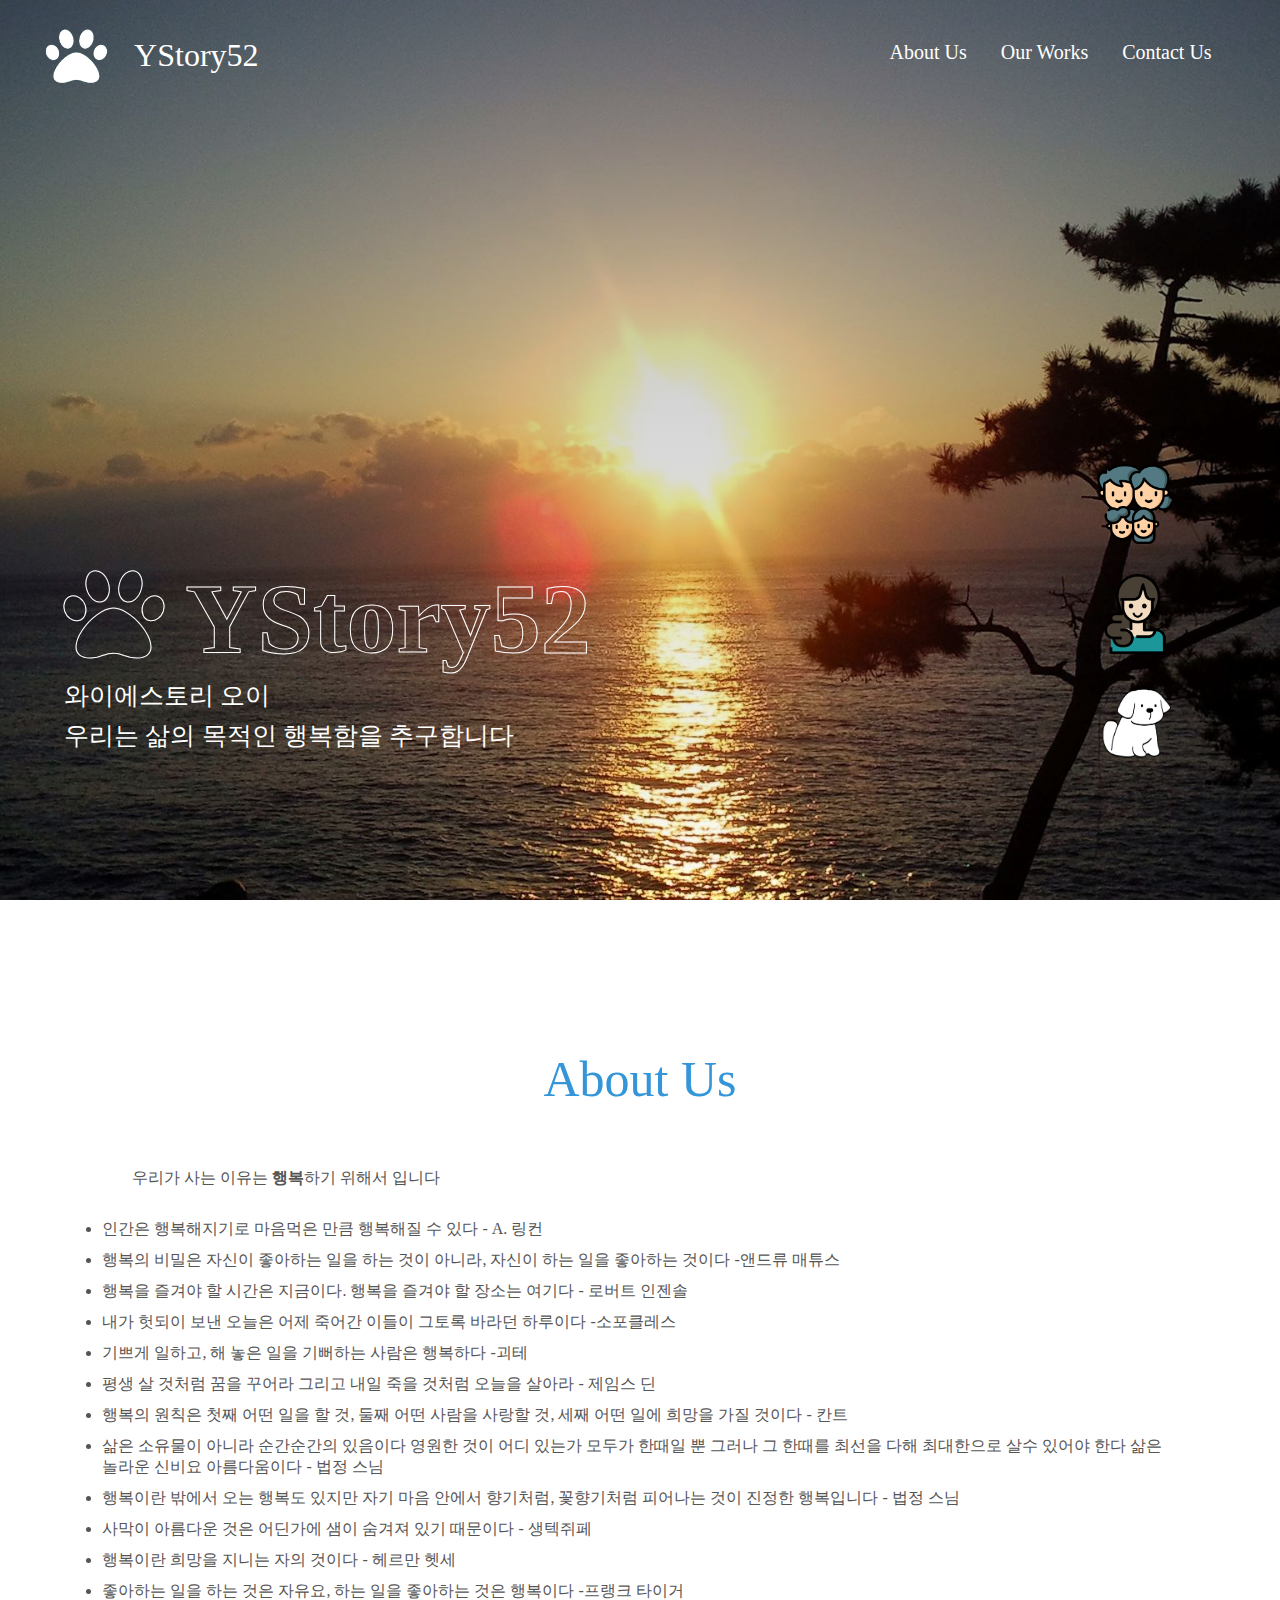
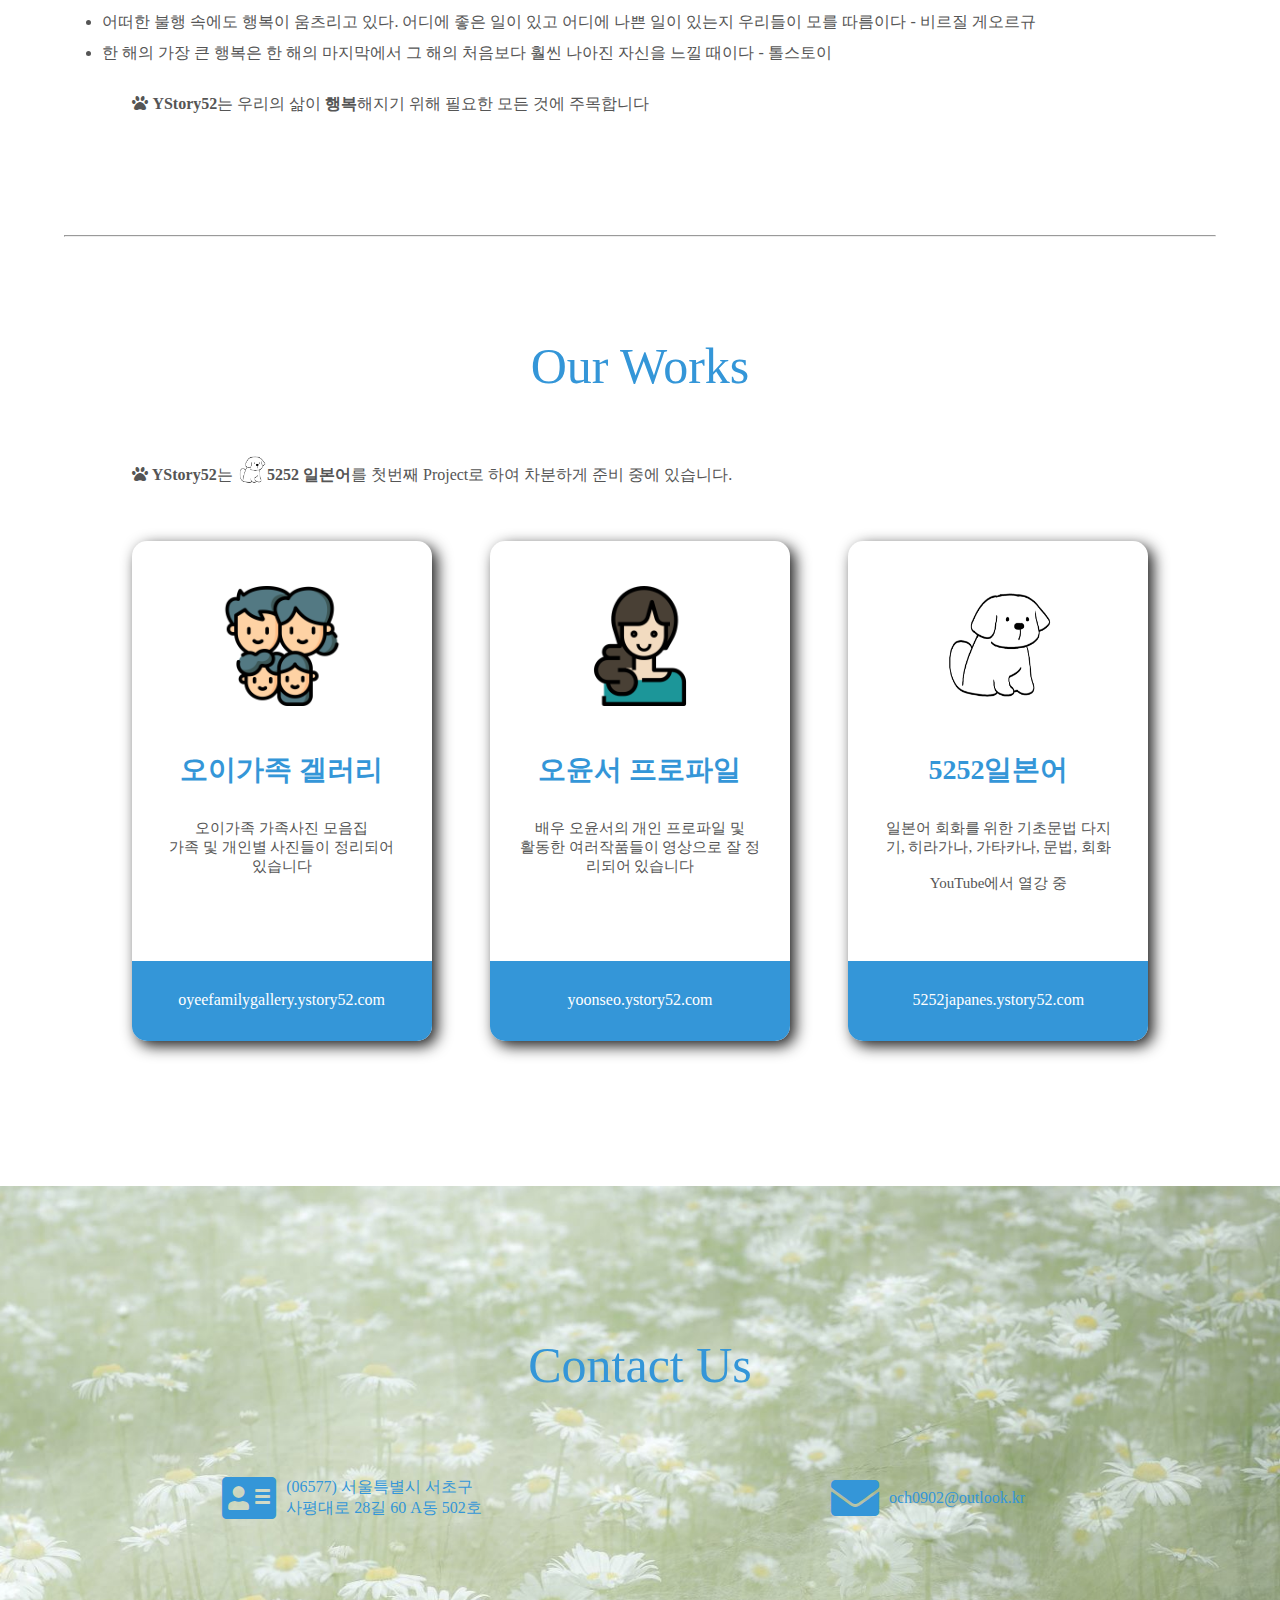
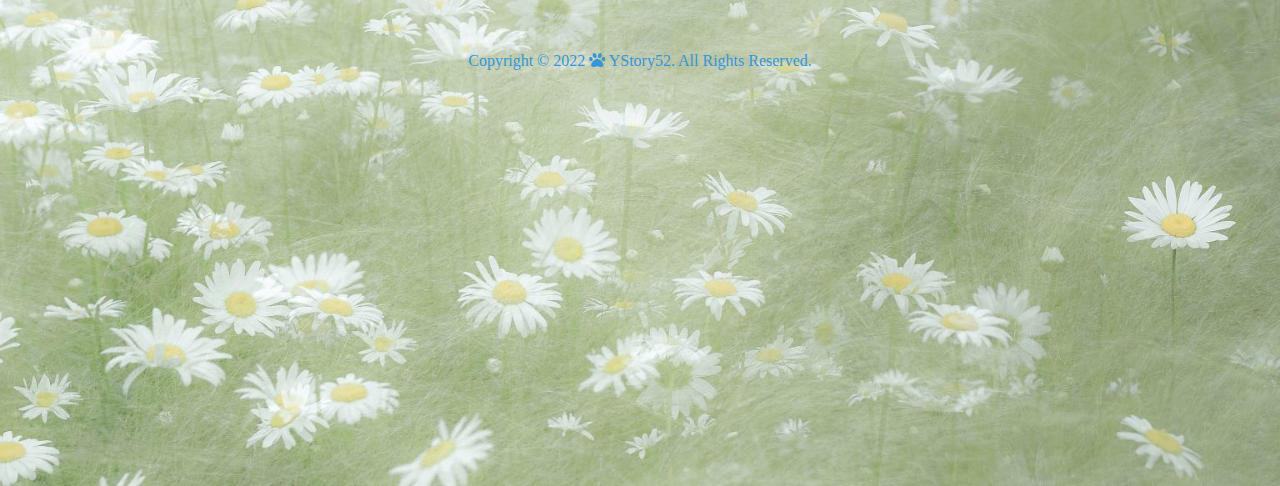
==== commit 0637d8de: "Version 220526" ====
--- a/index.html
+++ b/index.html
@@ -27,15 +27,6 @@
    <link rel="stylesheet" href="css/style.css">
    <link rel="shortcut icon" type="image/x-icon" href="img/YStory52-logo2.png">
 
-   <!-- Global site tag (gtag.js) - Google Analytics -->
-   <script async src="https://www.googletagmanager.com/gtag/js?id=GA_MEASUREMENT_ID"></script>
-   <script>
-      window.dataLayer = window.dataLayer || [];
-      function gtag(){dataLayer.push(arguments);}
-      gtag('js', new Date());
-      gtag('config', 'GA_MEASUREMENT_ID');
-   </script>
-   <!-- End of Global site tag (gtag.js) - Google Analytics -->
 </head>
 
 <body>
--- a/css/style.css
+++ b/css/style.css
@@ -2,7 +2,7 @@
    margin: 0;
    padding: 0;
    box-sizing: border-box;
-   font-family: sans-serif;
+   font-family: "sans-serif";
    /* border: 1px solid red; */
 }
 .header {
@@ -80,7 +80,7 @@
    align-items: center;
 }
 .col-1 {
-   margin-top: 45vh;
+   margin-top: 50vh;
    flex-basis: 70%;
    margin-left: 5%;
 }
@@ -97,7 +97,7 @@
    font-weight: 300;
 }
 .col-2 {
-   margin-top: 45vh;
+   margin-top: 40vh;
    flex-basis: 30%;
    margin-right: 5%;
    position: absolute;
@@ -224,7 +224,7 @@
    text-align: center;
    font-size: 50px;
    font-weight: 300;
-   color: #555;
+   color: #3496d8;
 }
 .footer .row {
    width: 90%;
@@ -242,7 +242,7 @@
    align-items: center;
    justify-content: center;
    text-decoration: none;
-   color: #555;
+   color: #3496d8;
 }
 .footer a i {
    margin-right: 10px;
@@ -252,7 +252,7 @@
    margin: 100px auto;
 }
 .footer .copyright p {
-   color: #555;
+   color: #3496d8;
    text-align: center;
 }
 
@@ -286,7 +286,7 @@
       transition: 0.5s;
    }
    .col-1 {
-      margin-top: 40vh;
+      margin-top: 30vh;
       margin-left: 5%;
    }
    .col-1 h1 {
@@ -297,7 +297,7 @@
       line-height: 30px;
    }
    .col-2 {
-      margin-top: 35vh;
+      margin-top: 20vh;
    }
    .col-2 img {
       height: 65px;
@@ -305,6 +305,8 @@
    }
    .our-works .col {
       display: block;
+      width: 600px;
+      margin: auto;
    }
    .project {
       display: grid;
@@ -349,7 +351,7 @@
       /* margin-top: 30vh; */
    }
    .col-1 {
-      margin-top: 28vh;
+      margin-top: 20vh;
       /* flex-basis: 90%; */
       margin-left: 5%;
    }
@@ -361,11 +363,14 @@
       line-height: 25px;
    }
    .col-2 {
-      margin-top: 22vh;
+      margin-top: 10vh;
    }
    .col-2 img {
       height: 50px;
       margin: 20px 0;
+   }
+   .our-works .col {
+      width: auto;
    }
    .pjt-logo1,
    .pjt-logo2,
@@ -375,4 +380,4 @@
    .header {
       height: 60vh;
    }
-}+}
